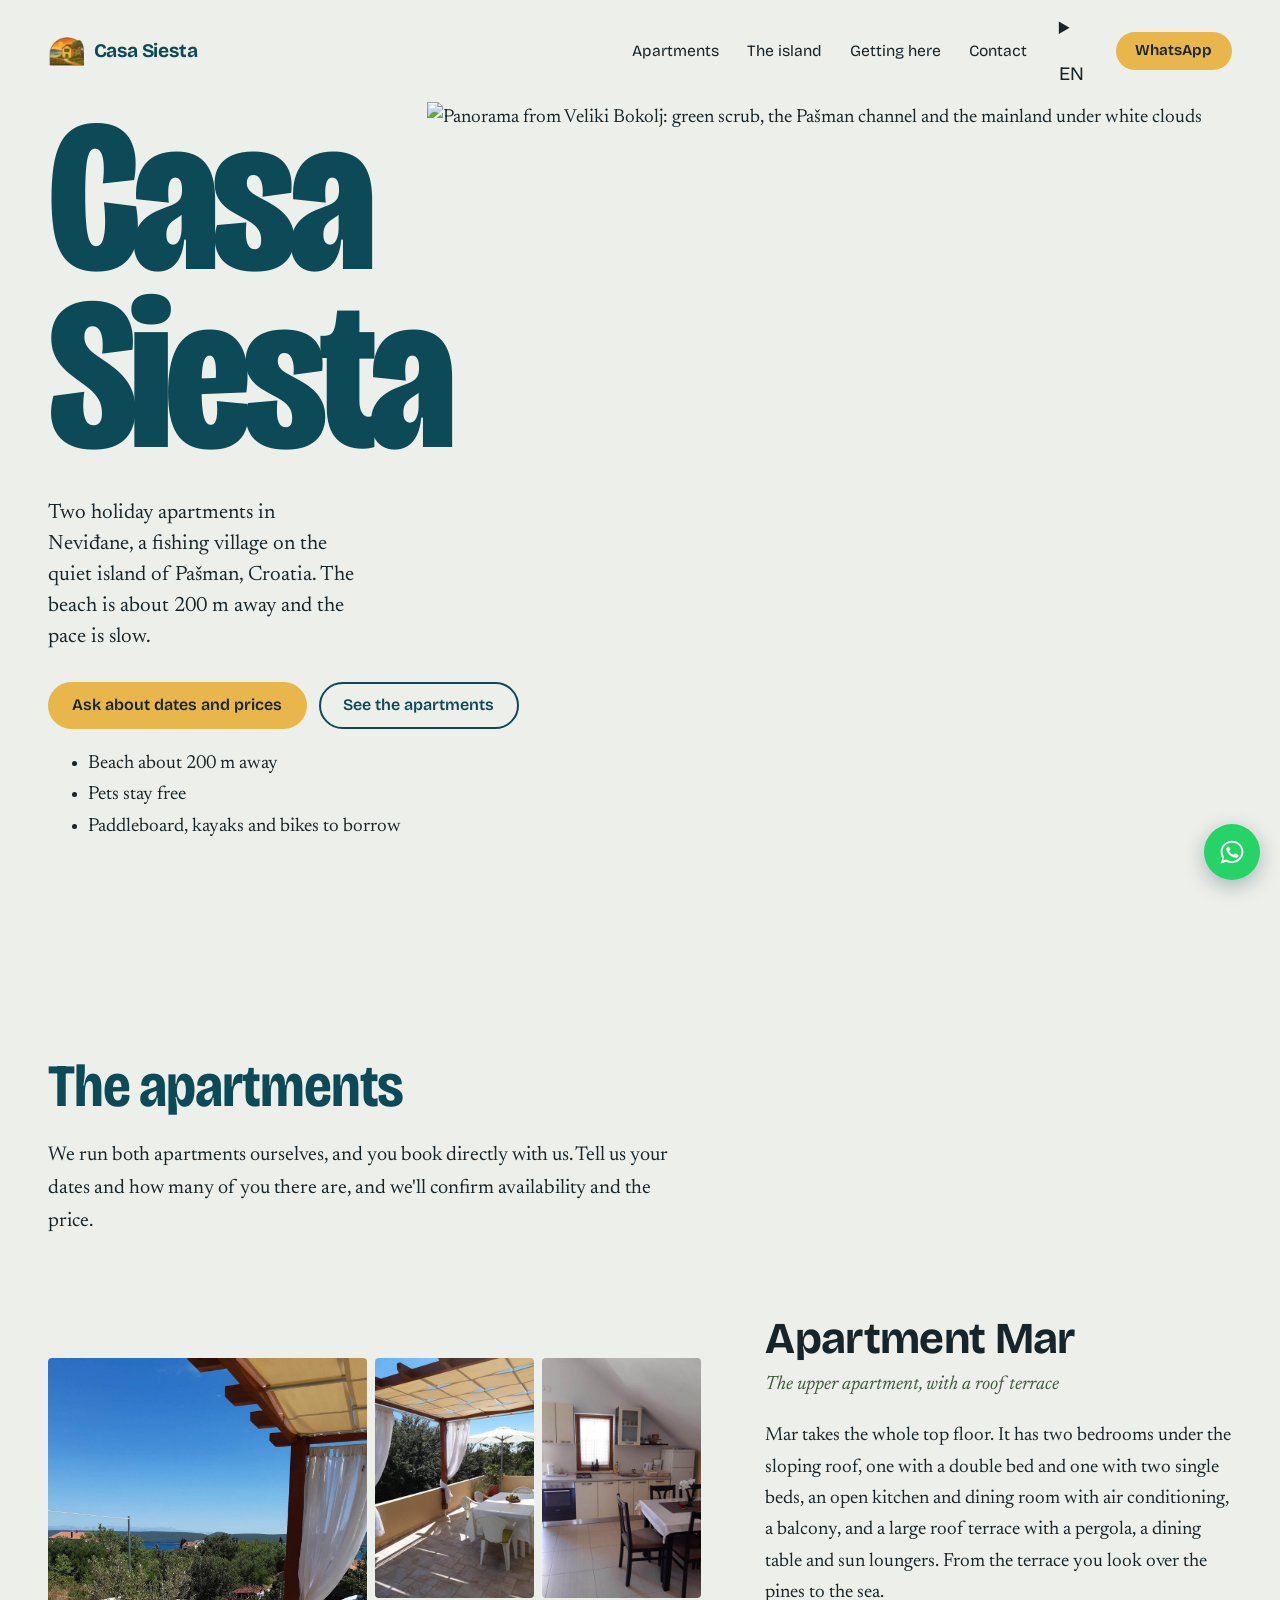
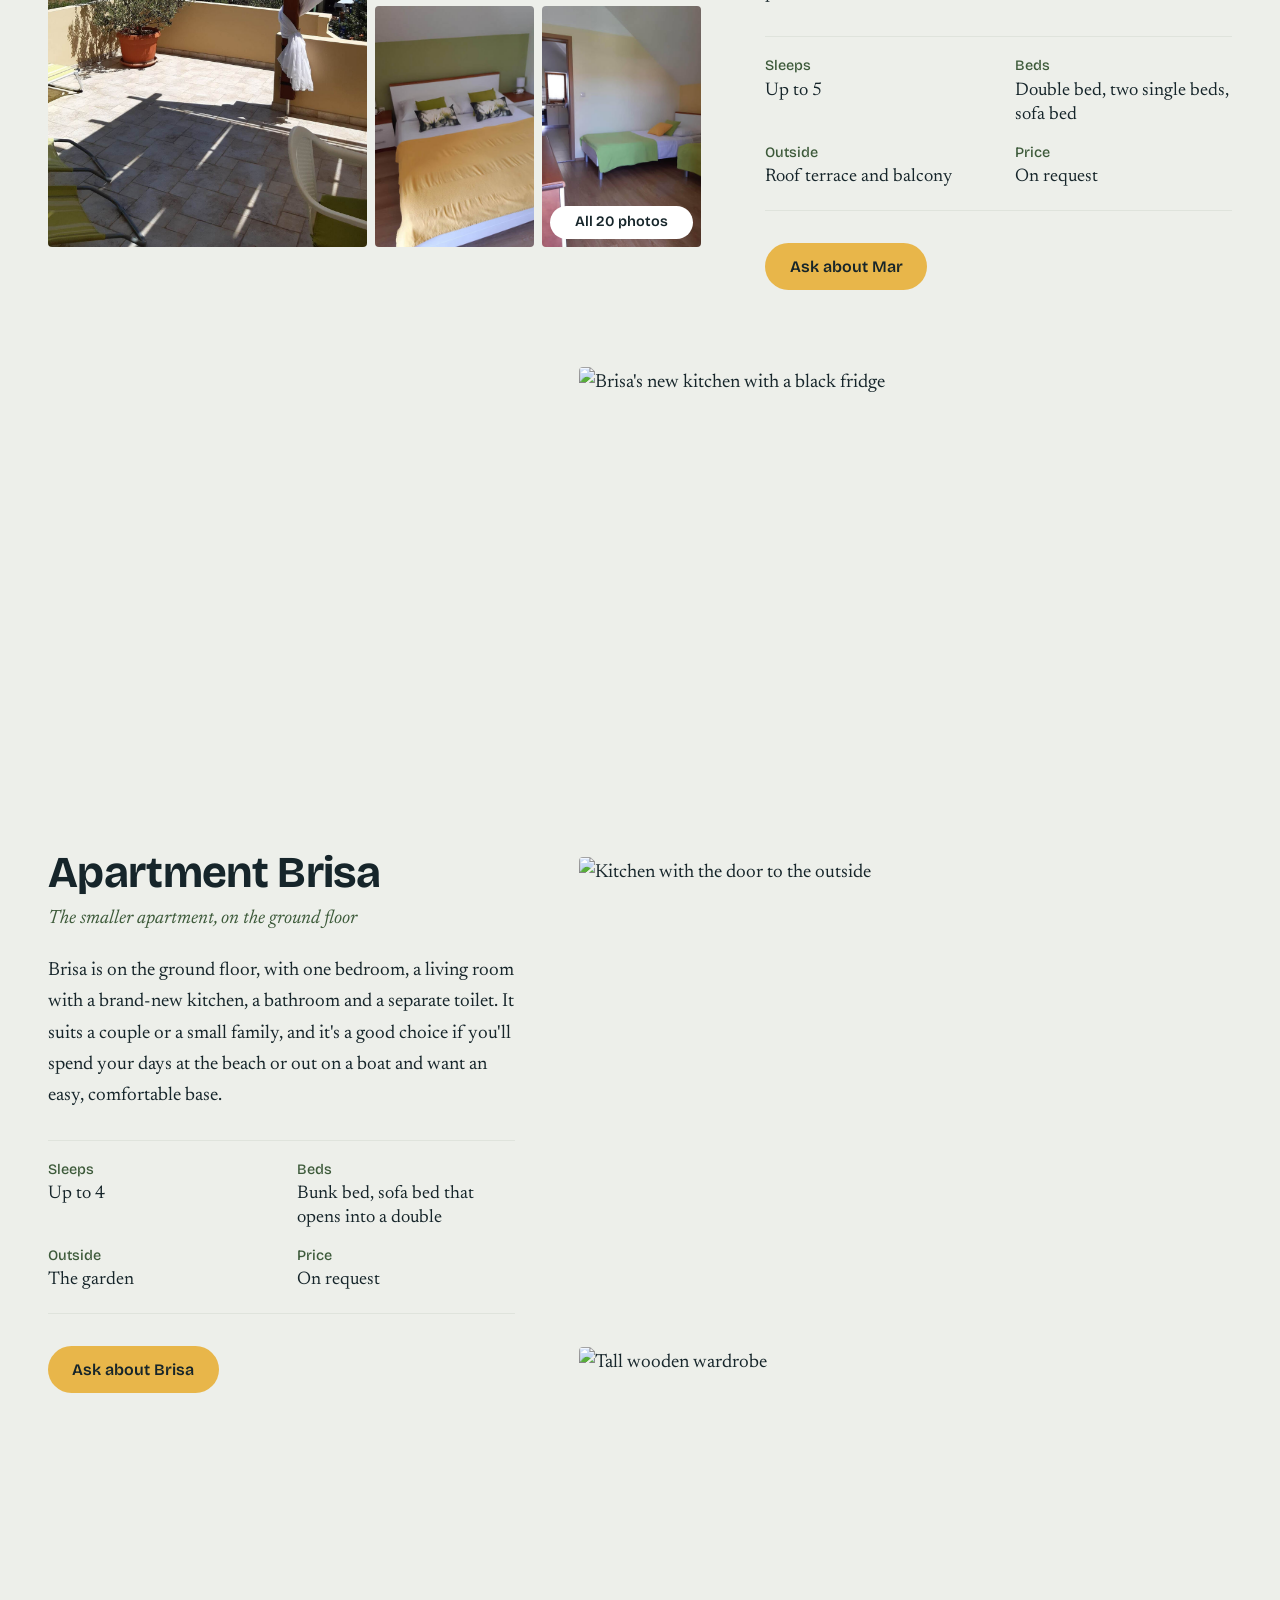
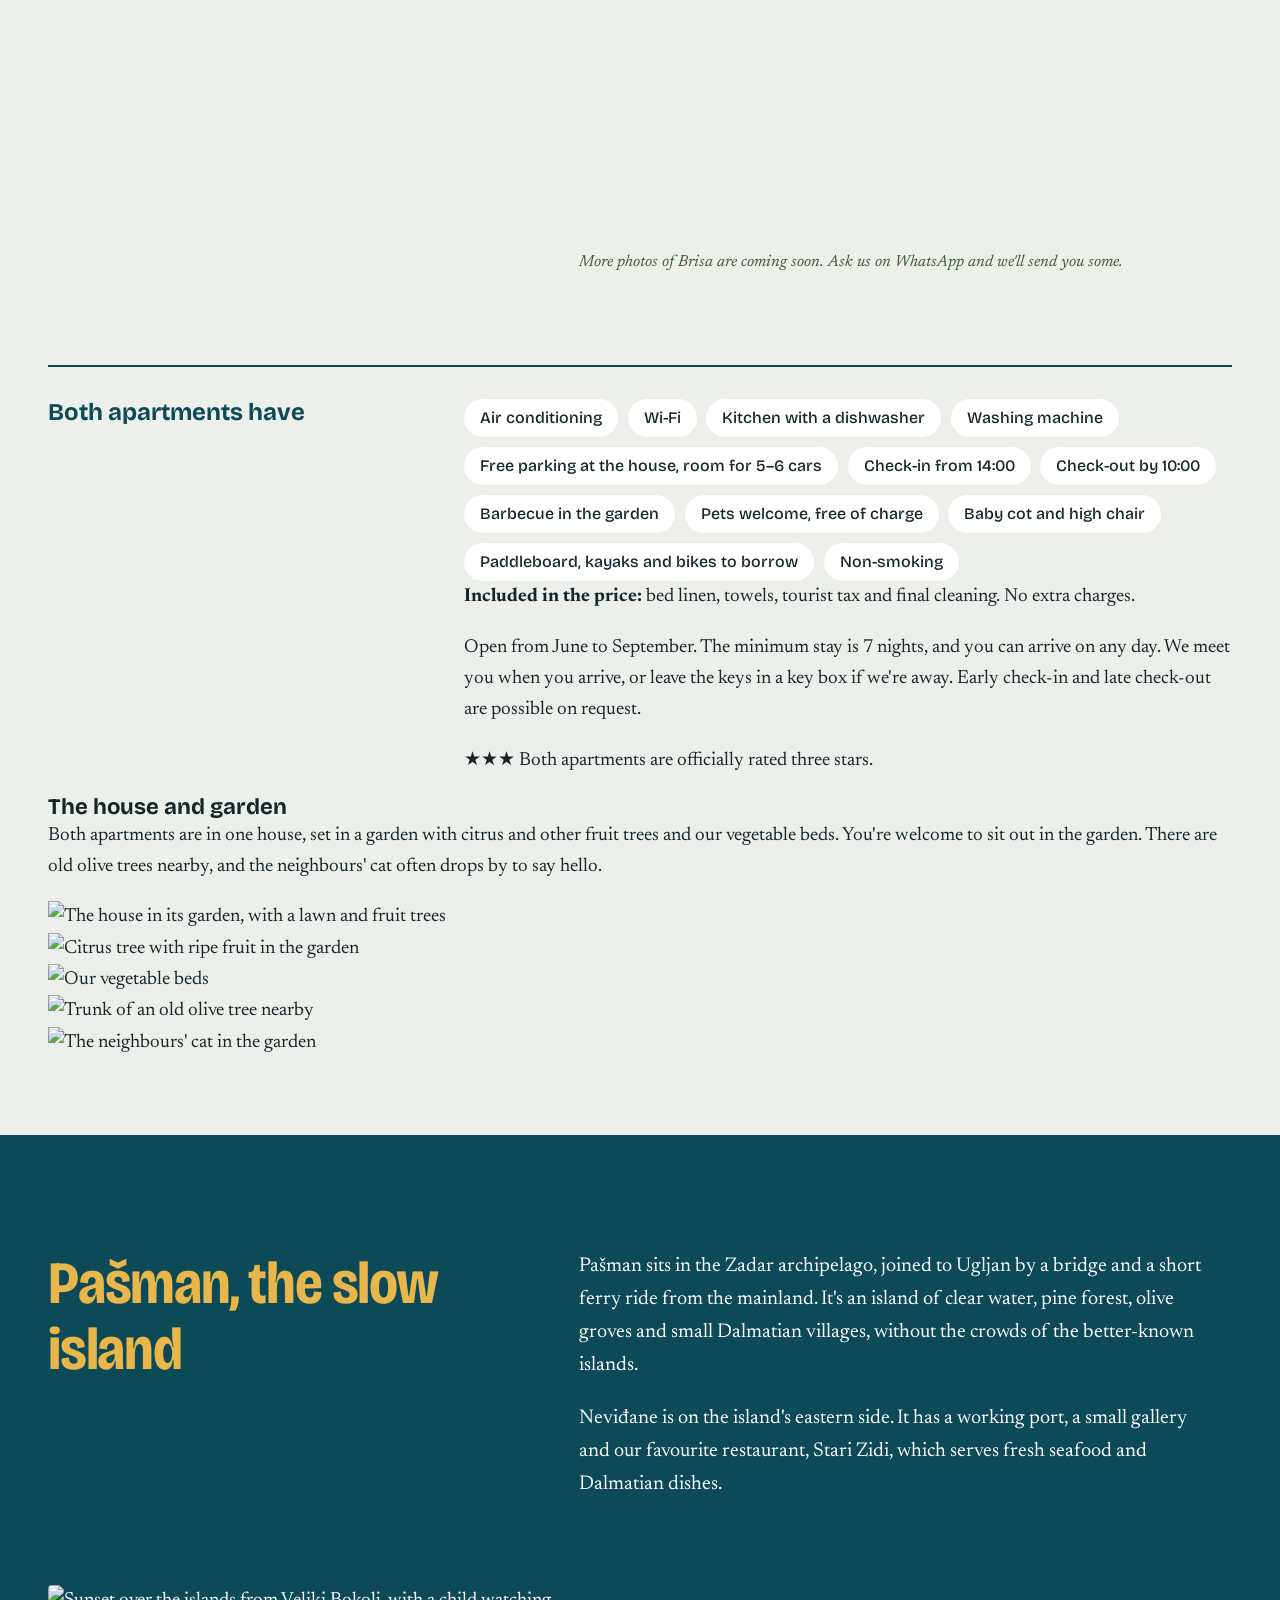
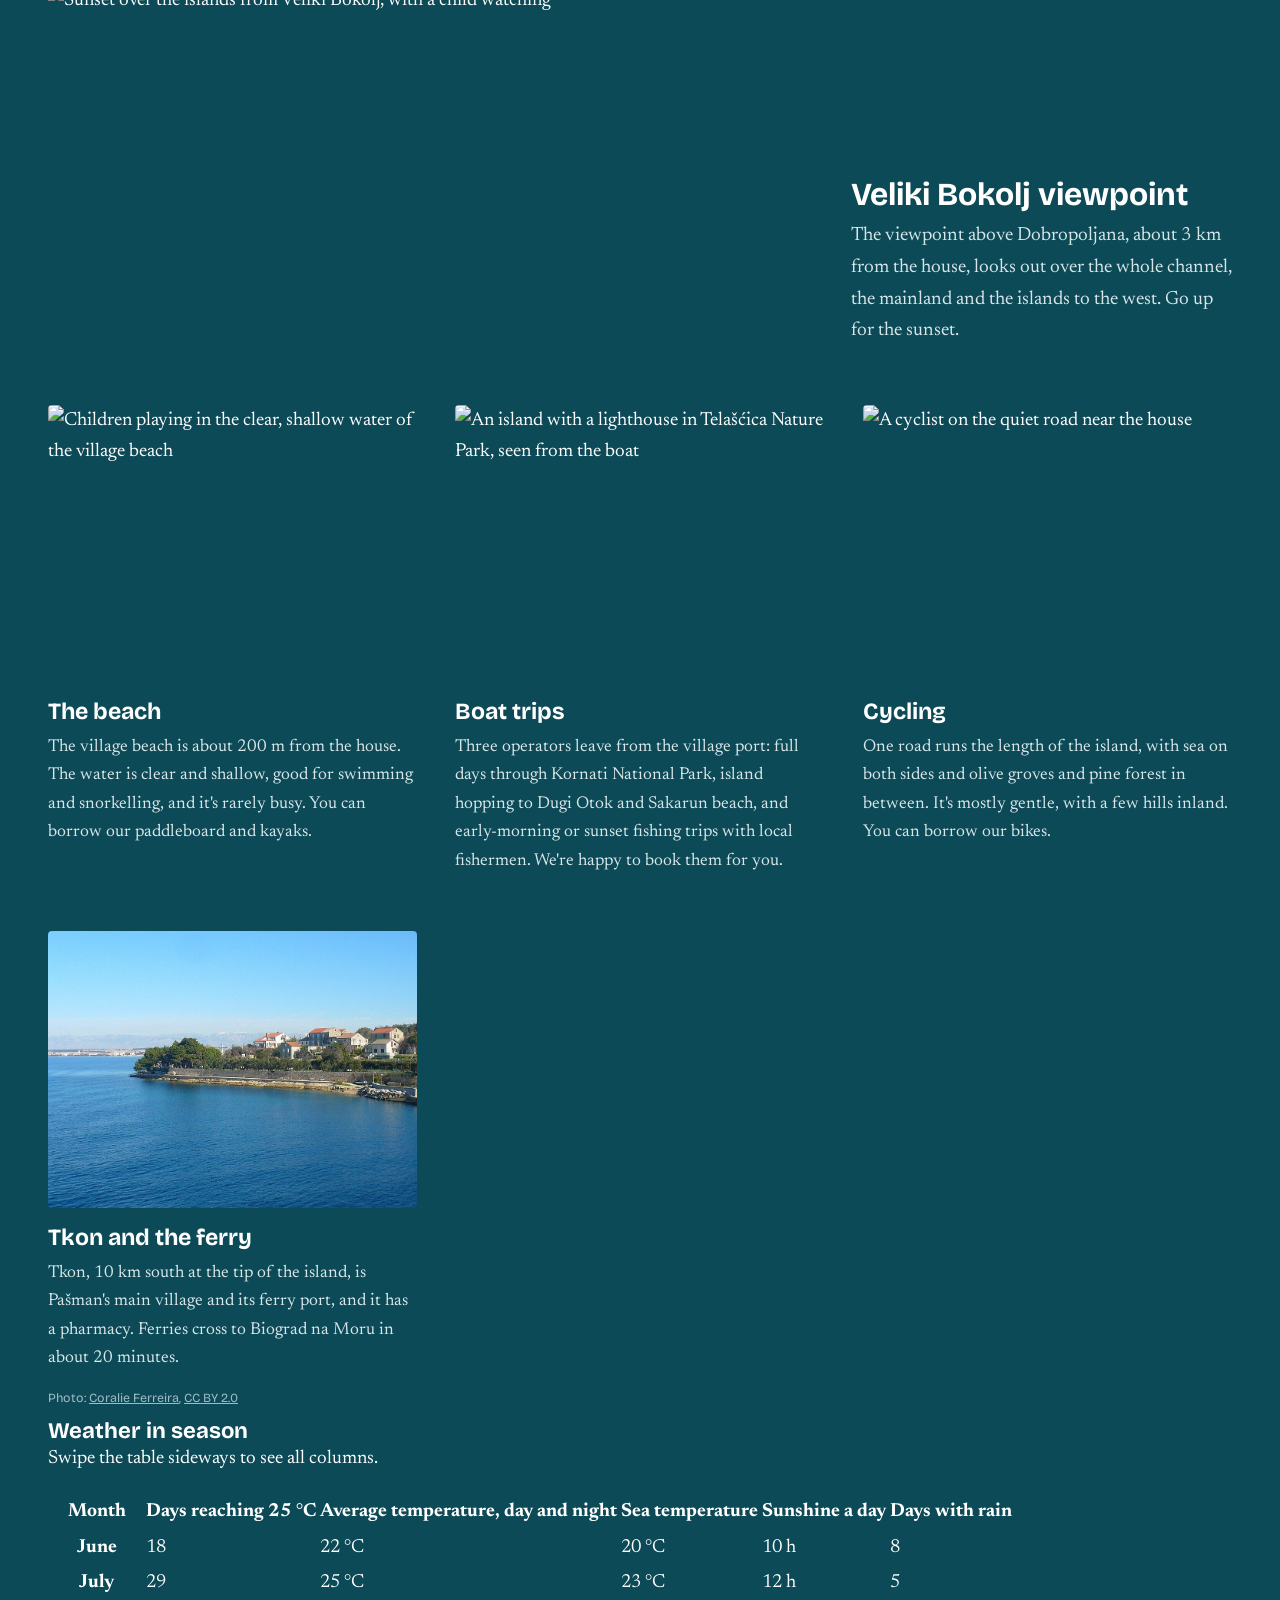
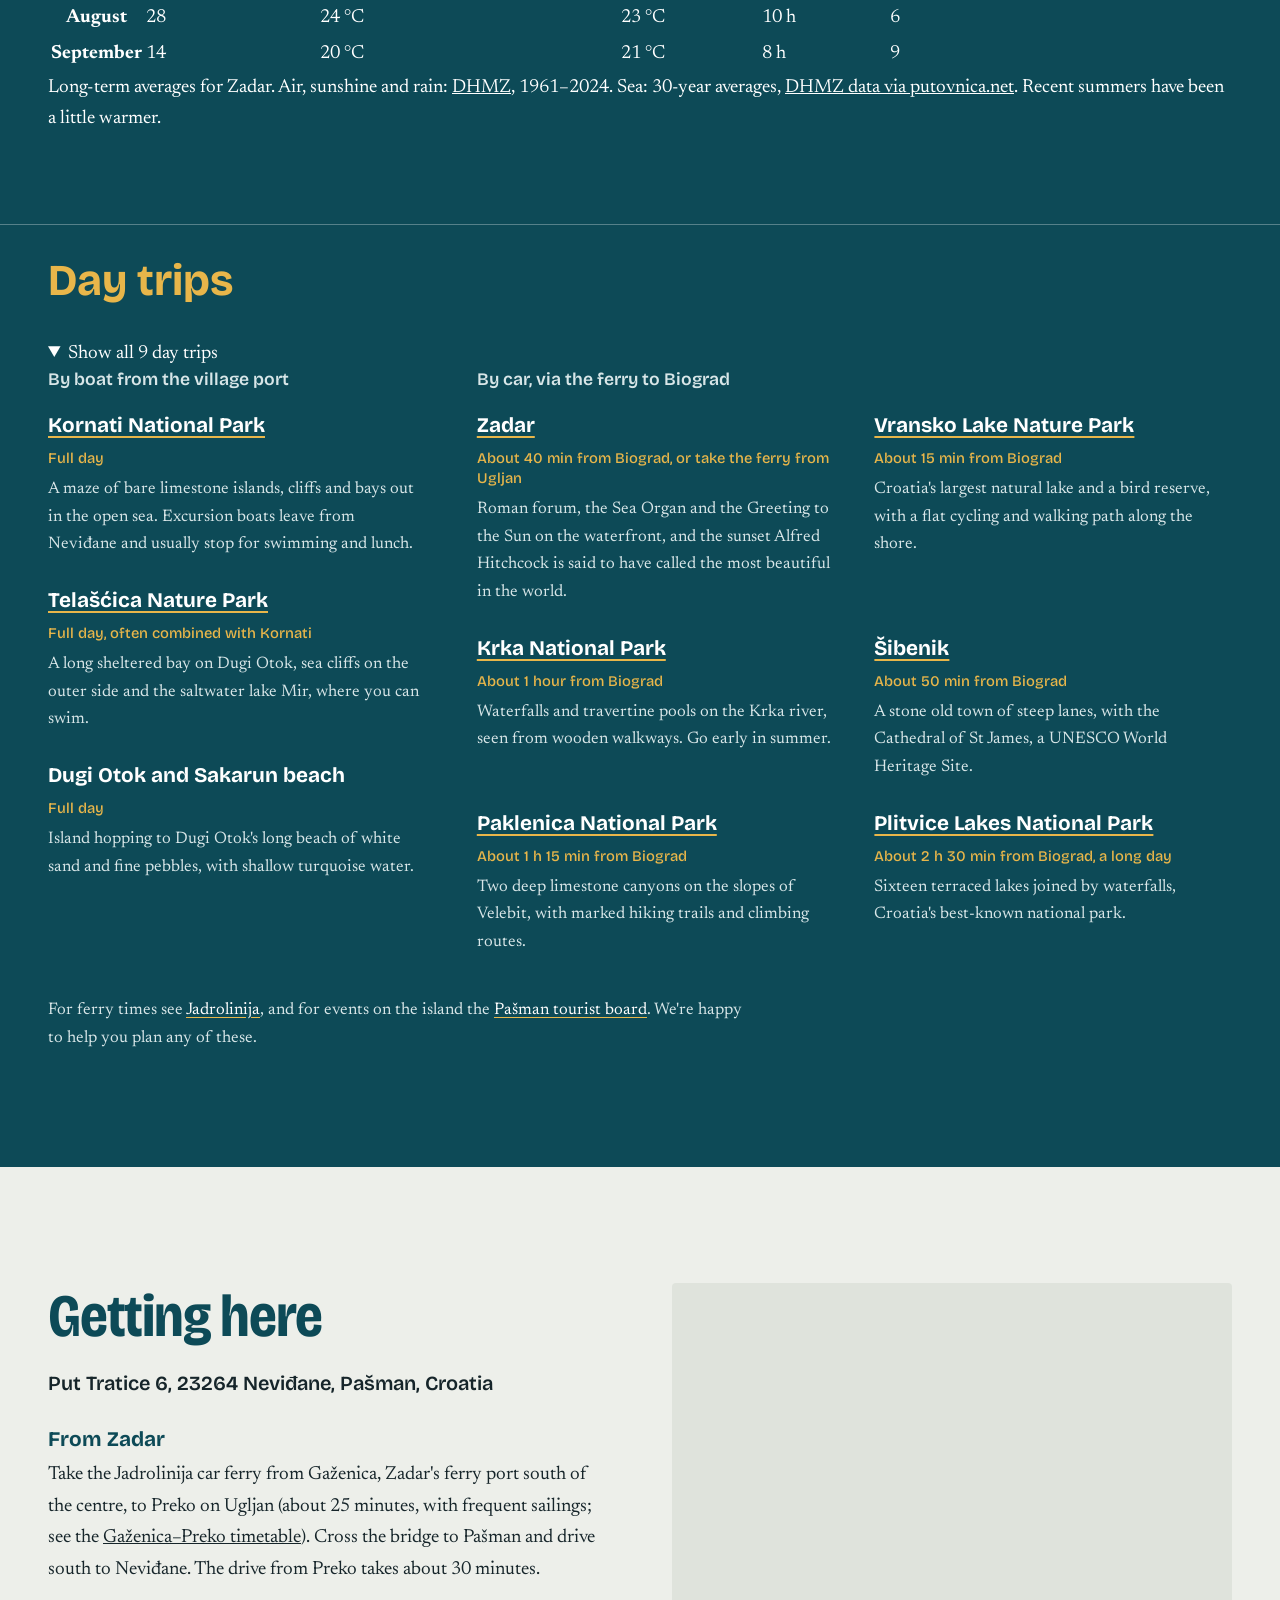
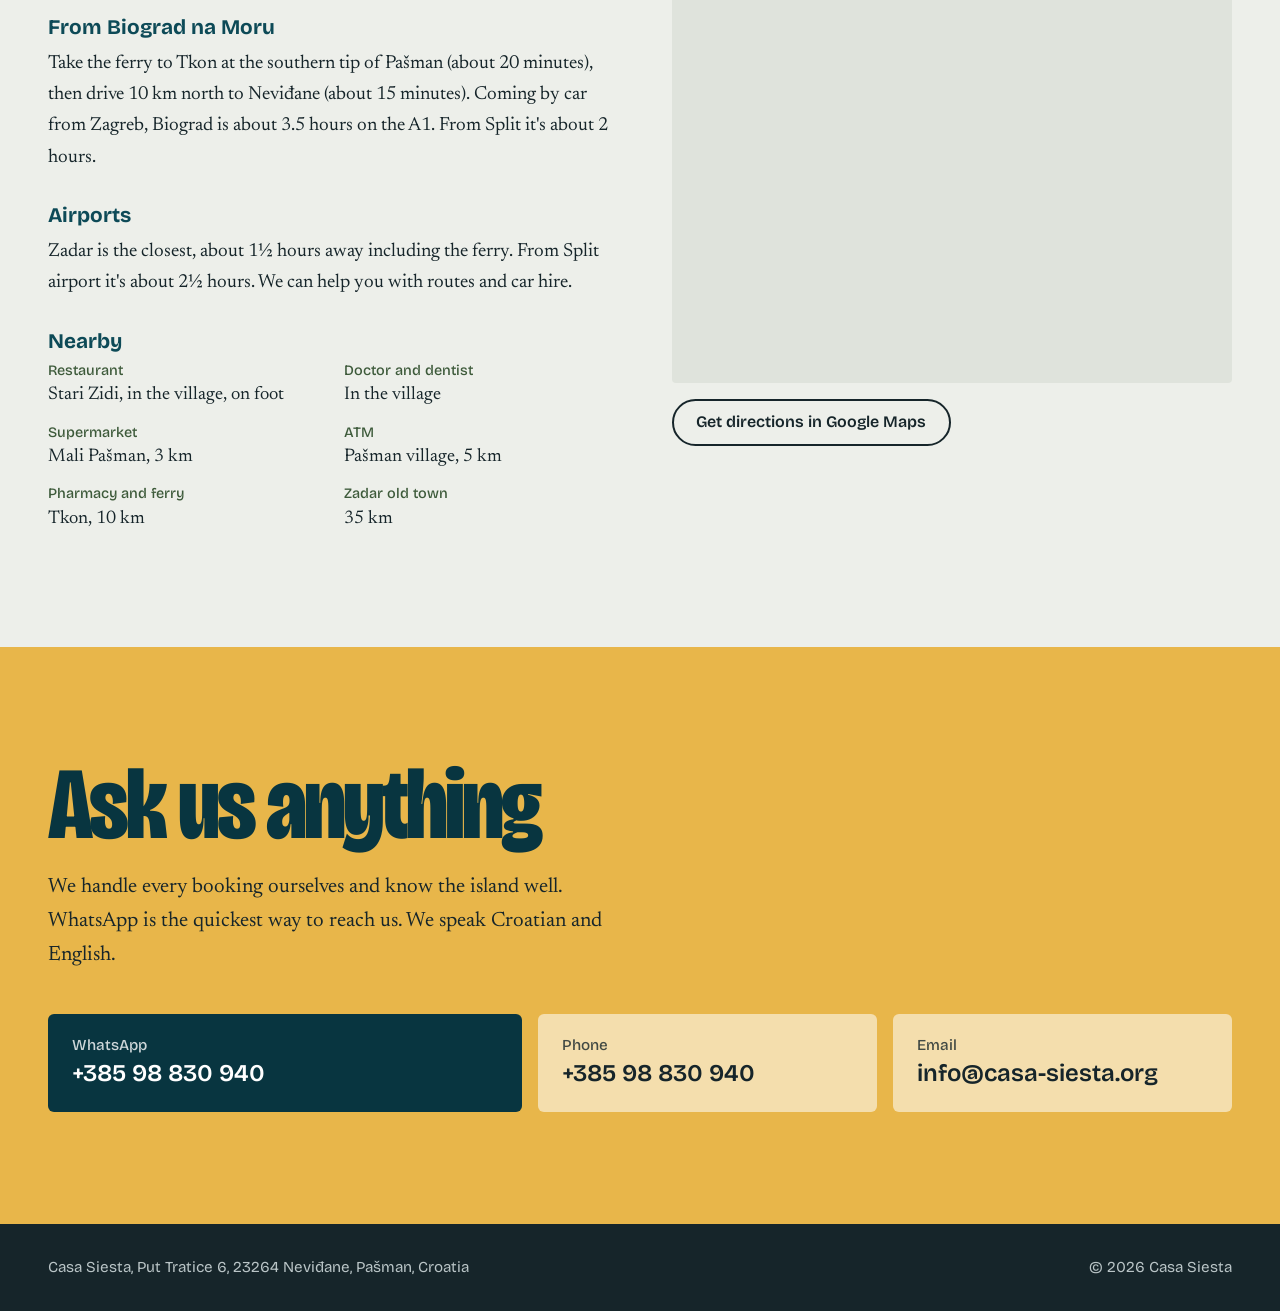
==== docs/index.html @ f2cd3ba8 "Act on website review: ferry facts, phone layout, weather table, enquiries - Ferry: car ferry from G" ====
<!doctype html>
<html lang="en">
<head>
  <meta charset="utf-8">
  <meta name="viewport" content="width=device-width, initial-scale=1">
  <title>Casa Siesta: holiday apartments in Neviđane, Pašman island, Croatia</title>
  <meta name="description" content="Two family-run holiday apartments in Neviđane on Pašman island, Croatia. A sea-view roof terrace, a short walk to the beach, and no crowds. Message us on WhatsApp.">
  <link rel="canonical" href="https://casa-siesta.org/">
  <link rel="alternate" hreflang="en" href="https://casa-siesta.org/">
  <link rel="alternate" hreflang="hr" href="https://casa-siesta.org/hr/">
  <link rel="alternate" hreflang="sl" href="https://casa-siesta.org/sl/">
  <link rel="alternate" hreflang="de" href="https://casa-siesta.org/de/">
  <link rel="alternate" hreflang="cs" href="https://casa-siesta.org/cs/">
  <link rel="alternate" hreflang="it" href="https://casa-siesta.org/it/">
  <link rel="alternate" hreflang="pl" href="https://casa-siesta.org/pl/">
  <link rel="alternate" hreflang="x-default" href="https://casa-siesta.org/">
  <meta property="og:locale" content="en_GB">
  <meta property="og:title" content="Casa Siesta, Pašman island">
  <meta property="og:description" content="Two holiday apartments in a quiet Dalmatian village, a short walk from the sea.">
  <meta property="og:type" content="website">
  <meta property="og:site_name" content="Casa Siesta">
  <meta property="og:url" content="https://casa-siesta.org/">
  <meta property="og:image" content="https://casa-siesta.org/img/social.jpg">
  <meta property="og:image:width" content="1200">
  <meta property="og:image:height" content="630">
  <meta property="og:image:alt" content="Roof terrace of Apartment Mar, looking over pine trees to the sea">
  <meta property="og:locale:alternate" content="hr_HR">
  <meta property="og:locale:alternate" content="sl_SI">
  <meta property="og:locale:alternate" content="de_DE">
  <meta property="og:locale:alternate" content="cs_CZ">
  <meta property="og:locale:alternate" content="it_IT">
  <meta property="og:locale:alternate" content="pl_PL">
  <meta name="twitter:card" content="summary_large_image">
  <meta name="theme-color" content="#0d4a57">
  <link rel="icon" href="/favicon.ico" sizes="any">
  <link rel="icon" href="/img/favicon.png" type="image/png">
  <link rel="apple-touch-icon" href="/img/apple-touch-icon.png">
  <link rel="preconnect" href="https://fonts.googleapis.com">
  <link rel="preconnect" href="https://fonts.gstatic.com" crossorigin>
  <link href="https://fonts.googleapis.com/css2?family=Bricolage+Grotesque:opsz,wdth,wght@12..96,75..100,400..800&family=Newsreader:ital,opsz,wght@0,6..72,400..600;1,6..72,400&display=swap" rel="stylesheet">
  <link rel="stylesheet" href="/styles.css?v=9">
  <script type="application/ld+json">
  {
    "@context": "https://schema.org",
    "@type": "LodgingBusiness",
    "name": "Casa Siesta",
    "url": "https://casa-siesta.org/",
    "image": [
      "https://casa-siesta.org/img/social.jpg",
      "https://casa-siesta.org/img/mar/01.jpg",
      "https://casa-siesta.org/img/house.jpg"
    ],
    "telephone": "+385 98 830 940",
    "email": "info@casa-siesta.org",
    "address": {
      "@type": "PostalAddress",
      "streetAddress": "Put Tratice 6",
      "postalCode": "23264",
      "addressLocality": "Neviđane",
      "addressRegion": "Zadarska županija",
      "addressCountry": "HR"
    },
    "starRating": {
      "@type": "Rating",
      "ratingValue": "3"
    },
    "amenityFeature": [
      {
        "@type": "LocationFeatureSpecification",
        "name": "Air conditioning",
        "value": true
      },
      {
        "@type": "LocationFeatureSpecification",
        "name": "Wi-Fi",
        "value": true
      },
      {
        "@type": "LocationFeatureSpecification",
        "name": "Dishwasher",
        "value": true
      },
      {
        "@type": "LocationFeatureSpecification",
        "name": "Washing machine",
        "value": true
      },
      {
        "@type": "LocationFeatureSpecification",
        "name": "Free parking",
        "value": true
      },
      {
        "@type": "LocationFeatureSpecification",
        "name": "Barbecue",
        "value": true
      },
      {
        "@type": "LocationFeatureSpecification",
        "name": "Baby cot",
        "value": true
      },
      {
        "@type": "LocationFeatureSpecification",
        "name": "High chair",
        "value": true
      }
    ],
    "petsAllowed": true,
    "knowsLanguage": [
      "hr",
      "en"
    ],
    "checkinTime": "14:00",
    "checkoutTime": "10:00",
    "inLanguage": "en",
    "geo": {
      "@type": "GeoCoordinates",
      "latitude": 43.9771,
      "longitude": 15.3455
    },
    "hasMap": "https://www.google.com/maps?cid=14389742535623081854",
    "numberOfRooms": 2
  }
  </script>
</head>
<body>
  <a class="skip" href="#apartments">Skip to the apartments</a>

  <header class="top">
    <a class="wordmark" href="#top" aria-label="Casa Siesta, back to top">
      <img src="/img/apple-touch-icon.png" alt="" width="36" height="36">
      <span>Casa Siesta</span>
    </a>
    <nav aria-label="Sections">
      <a href="#apartments">Apartments</a>
      <a href="#island">The island</a>
      <a href="#getting-here">Getting here</a>
      <a href="#contact">Contact</a>
    </nav>
    <details class="langs">
      <summary aria-label="Language: English"><img src="/img/flags/en.svg" alt="" width="20" height="15"><span>EN</span></summary>
      <ul>
          <li><a href="/" hreflang="en" lang="en" aria-current="page"><img src="/img/flags/en.svg" alt="" width="20" height="15" loading="lazy">English</a></li>
          <li><a href="/hr/" hreflang="hr" lang="hr"><img src="/img/flags/hr.svg" alt="" width="20" height="15" loading="lazy">Hrvatski</a></li>
          <li><a href="/sl/" hreflang="sl" lang="sl"><img src="/img/flags/sl.svg" alt="" width="20" height="15" loading="lazy">Slovenščina</a></li>
          <li><a href="/de/" hreflang="de" lang="de"><img src="/img/flags/de.svg" alt="" width="20" height="15" loading="lazy">Deutsch</a></li>
          <li><a href="/cs/" hreflang="cs" lang="cs"><img src="/img/flags/cs.svg" alt="" width="20" height="15" loading="lazy">Čeština</a></li>
          <li><a href="/it/" hreflang="it" lang="it"><img src="/img/flags/it.svg" alt="" width="20" height="15" loading="lazy">Italiano</a></li>
          <li><a href="/pl/" hreflang="pl" lang="pl"><img src="/img/flags/pl.svg" alt="" width="20" height="15" loading="lazy">Polski</a></li>
      </ul>
    </details>
    <a class="btn btn-wa btn-small" href="https://wa.me/38598830940?text=Hi%2C%20I%27d%20like%20to%20ask%20about%20staying%20at%20Casa%20Siesta." target="_blank" rel="noopener">WhatsApp</a>
  </header>

  <main id="top">
    <section class="hero" aria-labelledby="hero-title">
      <img class="hero-img" src="/img/hero-1600.jpg" srcset="/img/hero-800.jpg 800w, /img/hero-1200.jpg 1200w, /img/hero-1600.jpg 1600w, /img/hero.jpg 2400w" sizes="(max-width: 960px) 100vw, 67vw" alt="Panorama from Veliki Bokolj: green scrub, the Pašman channel and the mainland under white clouds" fetchpriority="high">
      <div class="hero-text">
        <h1 id="hero-title">Casa<br>Siesta</h1>
        <p class="hero-lede">Two holiday apartments in Neviđane, a fishing village on the quiet island of Pašman, Croatia. The beach is about 200 m away and the pace is slow.</p>
        <div class="hero-actions">
          <a class="btn btn-wa" href="https://wa.me/38598830940?text=Hi%2C%20I%27d%20like%20to%20ask%20about%20staying%20at%20Casa%20Siesta." target="_blank" rel="noopener">Ask about dates and prices</a>
          <a class="btn btn-ghost" href="#apartments">See the apartments</a>
        </div>
        <ul class="hero-perks">
          <li>Beach about 200 m away</li>
          <li>Pets stay free</li>
          <li>Paddleboard, kayaks and bikes to borrow</li>
        </ul>
      </div>
    </section>

    <section id="apartments" class="apartments" aria-labelledby="apartments-title">
      <div class="wrap">
        <h2 id="apartments-title" class="section-title">The apartments</h2>
        <p class="section-intro">We run both apartments ourselves, and you book directly with us. Tell us your dates and how many of you there are, and we'll confirm availability and the price.</p>
      </div>

      <article class="apt" aria-labelledby="mar-title">
        <div class="apt-gallery" data-gallery="mar">
          <button class="g g-main" data-index="0"><img src="/img/mar/01.jpg" alt="Roof terrace with a sea view" loading="lazy"></button>
          <button class="g" data-index="1"><img src="/img/mar/02-sm.jpg" alt="Shaded terrace with a dining table" loading="lazy"></button>
          <button class="g" data-index="5"><img src="/img/mar/06-sm.jpg" alt="Kitchen" loading="lazy"></button>
          <button class="g" data-index="10"><img src="/img/mar/11-sm.jpg" alt="Double bedroom" loading="lazy"></button>
          <button class="g g-more" data-index="13"><img src="/img/mar/14-sm.jpg" alt="Twin bedroom" loading="lazy"><span>All 20 photos</span></button>
        </div>
        <div class="apt-body">
          <h3 id="mar-title">Apartment Mar</h3>
          <p class="apt-sub">The upper apartment, with a roof terrace</p>
          <p>Mar takes the whole top floor. It has two bedrooms under the sloping roof, one with a double bed and one with two single beds, an open kitchen and dining room with air conditioning, a balcony, and a large roof terrace with a pergola, a dining table and sun loungers. From the terrace you look over the pines to the sea.</p>
          <dl class="facts">
            <div><dt>Sleeps</dt><dd>Up to 5</dd></div>
            <div><dt>Beds</dt><dd>Double bed, two single beds, sofa bed</dd></div>
            <div><dt>Outside</dt><dd>Roof terrace and balcony</dd></div>
            <div><dt>Price</dt><dd>On request</dd></div>
          </dl>
          <a class="btn btn-wa" href="https://wa.me/38598830940?text=Hi%2C%20I%27d%20like%20to%20ask%20about%20Apartment%20Mar." target="_blank" rel="noopener">Ask about Mar</a>
        </div>
      </article>

      <article class="apt apt-flip" aria-labelledby="brisa-title">
        <figure class="apt-single">
          <div class="trio">
            <img class="trio-main" src="/img/brisa/01.jpg" alt="Brisa's new kitchen with a black fridge" loading="lazy">
            <img src="/img/brisa/02-sm.jpg" alt="Kitchen with the door to the outside" loading="lazy">
            <img src="/img/brisa/03-sm.jpg" alt="Tall wooden wardrobe" loading="lazy">
          </div>
          <figcaption>More photos of Brisa are coming soon. Ask us on WhatsApp and we'll send you some.</figcaption>
        </figure>
        <div class="apt-body">
          <h3 id="brisa-title">Apartment Brisa</h3>
          <p class="apt-sub">The smaller apartment, on the ground floor</p>
          <p>Brisa is on the ground floor, with one bedroom, a living room with a brand-new kitchen, a bathroom and a separate toilet. It suits a couple or a small family, and it's a good choice if you'll spend your days at the beach or out on a boat and want an easy, comfortable base.</p>
          <dl class="facts">
            <div><dt>Sleeps</dt><dd>Up to 4</dd></div>
            <div><dt>Beds</dt><dd>Bunk bed, sofa bed that opens into a double</dd></div>
            <div><dt>Outside</dt><dd>The garden</dd></div>
            <div><dt>Price</dt><dd>On request</dd></div>
          </dl>
          <a class="btn btn-wa" href="https://wa.me/38598830940?text=Hi%2C%20I%27d%20like%20to%20ask%20about%20Apartment%20Brisa." target="_blank" rel="noopener">Ask about Brisa</a>
        </div>
      </article>

      <div class="wrap">
        <div class="both">
          <h3>Both apartments have</h3>
          <div>
            <ul class="amenities">
              <li>Air conditioning</li>
              <li>Wi-Fi</li>
              <li>Kitchen with a dishwasher</li>
              <li>Washing machine</li>
              <li>Free parking at the house, room for 5–6 cars</li>
              <li>Check-in from 14:00</li>
              <li>Check-out by 10:00</li>
              <li>Barbecue in the garden</li>
              <li>Pets welcome, free of charge</li>
              <li>Baby cot and high chair</li>
              <li>Paddleboard, kayaks and bikes to borrow</li>
              <li>Non-smoking</li>
            </ul>
            <p class="included"><strong>Included in the price:</strong> bed linen, towels, tourist tax and final cleaning. No extra charges.</p>
            <p class="season">Open from June to September. The minimum stay is 7 nights, and you can arrive on any day. We meet you when you arrive, or leave the keys in a key box if we're away. Early check-in and late check-out are possible on request.</p>
            <p class="stars"><span aria-hidden="true">★★★</span> Both apartments are officially rated three stars.</p>
          </div>
        </div>
        <div class="garden">
          <h3>The house and garden</h3>
          <div>
            <p>Both apartments are in one house, set in a garden with citrus and other fruit trees and our vegetable beds. You're welcome to sit out in the garden. There are old olive trees nearby, and the neighbours' cat often drops by to say hello.</p>
            <div class="garden-photos">
              <img class="gp-main" src="/img/garden/house.jpg" alt="The house in its garden, with a lawn and fruit trees" loading="lazy">
              <img src="/img/garden/citrus.jpg" alt="Citrus tree with ripe fruit in the garden" loading="lazy">
              <img src="/img/garden/vegetables.jpg" alt="Our vegetable beds" loading="lazy">
              <img src="/img/garden/olive.jpg" alt="Trunk of an old olive tree nearby" loading="lazy">
              <img src="/img/garden/cat.jpg" alt="The neighbours' cat in the garden" loading="lazy">
            </div>
          </div>
        </div>
      </div>
    </section>

    <section id="island" class="island" aria-labelledby="island-title">
      <div class="wrap island-head">
        <h2 id="island-title" class="section-title">Pašman, the slow island</h2>
        <div class="island-intro">
          <p>Pašman sits in the Zadar archipelago, joined to Ugljan by a bridge and a short ferry ride from the mainland. It's an island of clear water, pine forest, olive groves and small Dalmatian villages, without the crowds of the better-known islands.</p>
          <p>Neviđane is on the island's eastern side. It has a working port, a small gallery and our favourite restaurant, Stari Zidi, which serves fresh seafood and Dalmatian dishes.</p>
        </div>
      </div>

      <div class="wrap things">
        <article class="thing thing-wide">
          <img src="/img/island/bokolj.jpg" alt="Sunset over the islands from Veliki Bokolj, with a child watching" loading="lazy">
          <div>
            <h3>Veliki Bokolj viewpoint</h3>
            <p>The viewpoint above Dobropoljana, about 3 km from the house, looks out over the whole channel, the mainland and the islands to the west. Go up for the sunset.</p>
          </div>
        </article>
        <article class="thing">
          <img src="/img/island/beach.jpg" alt="Children playing in the clear, shallow water of the village beach" loading="lazy">
          <div>
            <h3>The beach</h3>
            <p>The village beach is about 200 m from the house. The water is clear and shallow, good for swimming and snorkelling, and it's rarely busy. You can borrow our paddleboard and kayaks.</p>
          </div>
        </article>
        <article class="thing">
          <img src="/img/island/telascica.jpg" alt="An island with a lighthouse in Telašćica Nature Park, seen from the boat" loading="lazy">
          <div>
            <h3>Boat trips</h3>
            <p>Three operators leave from the village port: full days through Kornati National Park, island hopping to Dugi Otok and Sakarun beach, and early-morning or sunset fishing trips with local fishermen. We're happy to book them for you.</p>
          </div>
        </article>
        <article class="thing">
          <img src="/img/island/cycling.jpg" alt="A cyclist on the quiet road near the house" loading="lazy">
          <div>
            <h3>Cycling</h3>
            <p>One road runs the length of the island, with sea on both sides and olive groves and pine forest in between. It's mostly gentle, with a few hills inland. You can borrow our bikes.</p>
          </div>
        </article>
        <article class="thing">
          <img src="/img/island/tkon.jpg" alt="Stone houses along the shore seen from the ferry, with the mainland mountains behind" loading="lazy">
          <div>
            <h3>Tkon and the ferry</h3>
            <p>Tkon, 10 km south at the tip of the island, is Pašman's main village and its ferry port, and it has a pharmacy. Ferries cross to Biograd na Moru in about 20 minutes.</p>
            <p class="photo-credit">Photo: <a href="https://commons.wikimedia.org/wiki/File:Trip_to_Croatia-Day_3-Zadar-Trip_to_Pasman_island_(2240106149).jpg" target="_blank" rel="noopener">Coralie Ferreira</a>, <a href="https://creativecommons.org/licenses/by/2.0/" target="_blank" rel="noopener">CC BY 2.0</a></p>
          </div>
        </article>
      </div>

      <div class="wrap climate" aria-labelledby="climate-title">
        <h3 id="climate-title" class="climate-title">Weather in season</h3>
        <p class="climate-hint">Swipe the table sideways to see all columns.</p>
        <div class="climate-scroll">
          <table aria-labelledby="climate-title">
            <thead>
              <tr><th scope="col">Month</th><th scope="col">Days reaching 25 °C</th><th scope="col">Average temperature, day and night</th><th scope="col">Sea temperature</th><th scope="col">Sunshine a day</th><th scope="col">Days with rain</th></tr>
            </thead>
            <tbody>
              <tr><th scope="row">June</th><td>18</td><td>22 °C</td><td>20 °C</td><td>10 h</td><td>8</td></tr>
              <tr><th scope="row">July</th><td>29</td><td>25 °C</td><td>23 °C</td><td>12 h</td><td>5</td></tr>
              <tr><th scope="row">August</th><td>28</td><td>24 °C</td><td>23 °C</td><td>10 h</td><td>6</td></tr>
              <tr><th scope="row">September</th><td>14</td><td>20 °C</td><td>21 °C</td><td>8 h</td><td>9</td></tr>
            </tbody>
          </table>
        </div>
        <p class="climate-source">Long-term averages for Zadar. Air, sunshine and rain: <a href="https://meteo.hr/klima.php?section=klima_podaci&amp;param=k1&amp;Grad=zadar" target="_blank" rel="noopener">DHMZ</a>, 1961–2024. Sea: 30-year averages, <a href="https://www.putovnica.net/en/weather/climate/sea-temperature/average-sea-temperature-by-month" target="_blank" rel="noopener">DHMZ data via putovnica.net</a>. Recent summers have been a little warmer.</p>
      </div>

      <div class="wrap trips" aria-labelledby="trips-title">
        <h3 id="trips-title" class="trips-title">Day trips</h3>
        <details class="trips-details" open>
          <summary>Show all 9 day trips</summary>
        <div class="trips-groups">
          <div class="trip-group">
            <h4>By boat from the village port</h4>
            <ul class="trip-list">
              <li>
                <a href="https://www.np-kornati.hr/index.php?lang=en" target="_blank" rel="noopener">Kornati National Park</a>
                <span class="trip-meta">Full day</span>
                <p>A maze of bare limestone islands, cliffs and bays out in the open sea. Excursion boats leave from Neviđane and usually stop for swimming and lunch.</p>
              </li>
              <li>
                <a href="https://pp-telascica.hr/" target="_blank" rel="noopener">Telašćica Nature Park</a>
                <span class="trip-meta">Full day, often combined with Kornati</span>
                <p>A long sheltered bay on Dugi Otok, sea cliffs on the outer side and the saltwater lake Mir, where you can swim.</p>
              </li>
              <li>
                <span class="trip-name">Dugi Otok and Sakarun beach</span>
                <span class="trip-meta">Full day</span>
                <p>Island hopping to Dugi Otok's long beach of white sand and fine pebbles, with shallow turquoise water.</p>
              </li>
            </ul>
          </div>
          <div class="trip-group">
            <h4>By car, via the ferry to Biograd</h4>
            <ul class="trip-list">
              <li>
                <a href="https://zadar.travel/" target="_blank" rel="noopener">Zadar</a>
                <span class="trip-meta">About 40 min from Biograd, or take the ferry from Ugljan</span>
                <p>Roman forum, the Sea Organ and the Greeting to the Sun on the waterfront, and the sunset Alfred Hitchcock is said to have called the most beautiful in the world.</p>
              </li>
              <li>
                <a href="https://www.pp-vransko-jezero.hr/en/" target="_blank" rel="noopener">Vransko Lake Nature Park</a>
                <span class="trip-meta">About 15 min from Biograd</span>
                <p>Croatia's largest natural lake and a bird reserve, with a flat cycling and walking path along the shore.</p>
              </li>
              <li>
                <a href="https://www.npkrka.hr/" target="_blank" rel="noopener">Krka National Park</a>
                <span class="trip-meta">About 1 hour from Biograd</span>
                <p>Waterfalls and travertine pools on the Krka river, seen from wooden walkways. Go early in summer.</p>
              </li>
              <li>
                <a href="https://www.visitsibenik.hr/en/" target="_blank" rel="noopener">Šibenik</a>
                <span class="trip-meta">About 50 min from Biograd</span>
                <p>A stone old town of steep lanes, with the Cathedral of St James, a UNESCO World Heritage Site.</p>
              </li>
              <li>
                <a href="https://www.np-paklenica.hr/en/" target="_blank" rel="noopener">Paklenica National Park</a>
                <span class="trip-meta">About 1 h 15 min from Biograd</span>
                <p>Two deep limestone canyons on the slopes of Velebit, with marked hiking trails and climbing routes.</p>
              </li>
              <li>
                <a href="https://np-plitvicka-jezera.hr/en/" target="_blank" rel="noopener">Plitvice Lakes National Park</a>
                <span class="trip-meta">About 2 h 30 min from Biograd, a long day</span>
                <p>Sixteen terraced lakes joined by waterfalls, Croatia's best-known national park.</p>
              </li>
            </ul>
          </div>
        </div>
        </details>
        <p class="trips-note">For ferry times see <a href="https://www.jadrolinija.hr/en" target="_blank" rel="noopener">Jadrolinija</a>, and for events on the island the <a href="https://www.pasman.hr/en" target="_blank" rel="noopener">Pašman tourist board</a>. We're happy to help you plan any of these.</p>
      </div>
    </section>

    <section id="getting-here" class="getting" aria-labelledby="getting-title">
      <div class="wrap getting-grid">
        <div>
          <h2 id="getting-title" class="section-title">Getting here</h2>
          <p class="address">Put Tratice 6, 23264 Neviđane, Pašman, Croatia</p>

          <h3>From Zadar</h3>
          <p>Take the Jadrolinija car ferry from Gaženica, Zadar's ferry port south of the centre, to Preko on Ugljan (about 25 minutes, with frequent sailings; see the <a href="https://www.jadrolinija.hr/en/travel/zadar_gazenica_-_osljak_-_preko_ugljan" target="_blank" rel="noopener">Gaženica–Preko timetable</a>). Cross the bridge to Pašman and drive south to Neviđane. The drive from Preko takes about 30 minutes.</p>

          <h3>From Biograd na Moru</h3>
          <p>Take the ferry to Tkon at the southern tip of Pašman (about 20 minutes), then drive 10 km north to Neviđane (about 15 minutes). Coming by car from Zagreb, Biograd is about 3.5 hours on the A1. From Split it's about 2 hours.</p>

          <h3>Airports</h3>
          <p>Zadar is the closest, about 1½ hours away including the ferry. From Split airport it's about 2½ hours. We can help you with routes and car hire.</p>

          <h3>Nearby</h3>
          <dl class="nearby">
            <div><dt>Restaurant</dt><dd>Stari Zidi, in the village, on foot</dd></div>
            <div><dt>Doctor and dentist</dt><dd>In the village</dd></div>
            <div><dt>Supermarket</dt><dd>Mali Pašman, 3 km</dd></div>
            <div><dt>ATM</dt><dd>Pašman village, 5 km</dd></div>
            <div><dt>Pharmacy and ferry</dt><dd>Tkon, 10 km</dd></div>
            <div><dt>Zadar old town</dt><dd>35 km</dd></div>
          </dl>
        </div>
        <div class="map">
          <iframe title="Satellite map of Pašman island showing Casa Siesta in Neviđane" src="https://maps.google.com/maps?q=Put+Tratice+6,+Nevi%C4%91ane,+Pa%C5%A1man,+Croatia&t=k&z=11&hl=en&output=embed" loading="lazy" referrerpolicy="no-referrer-when-downgrade"></iframe>
          <a class="btn btn-ghost-dark" href="https://www.google.com/maps/dir/?api=1&destination=Put+Tratice+6%2C+23264+Nevi%C4%91ane%2C+Croatia" target="_blank" rel="noopener">Get directions in Google Maps</a>
        </div>
      </div>
    </section>

    <section id="contact" class="contact" aria-labelledby="contact-title">
      <div class="wrap">
        <h2 id="contact-title">Ask us anything</h2>
        <p class="contact-lede">We handle every booking ourselves and know the island well. WhatsApp is the quickest way to reach us. We speak Croatian and English.</p>
        <div class="contact-ways">
          <a class="way way-wa" href="https://wa.me/38598830940?text=Hi%2C%20I%27d%20like%20to%20ask%20about%20staying%20at%20Casa%20Siesta." target="_blank" rel="noopener">
            <span class="way-label">WhatsApp</span>
            <span class="way-value">+385 98 830 940</span>
          </a>
          <a class="way" href="tel:+38598830940">
            <span class="way-label">Phone</span>
            <span class="way-value">+385 98 830 940</span>
          </a>
          <a class="way" href="mailto:info@casa-siesta.org">
            <span class="way-label">Email</span>
            <span class="way-value">info@casa-siesta.org</span>
          </a>
        </div>
      </div>
    </section>
  </main>

  <footer class="foot">
    <div class="wrap">
      <p>Casa Siesta, Put Tratice 6, 23264 Neviđane, Pašman, Croatia</p>
      <p>© 2026 Casa Siesta</p>
    </div>
  </footer>

  <a class="wa-float" href="https://wa.me/38598830940?text=Hi%2C%20I%27d%20like%20to%20ask%20about%20staying%20at%20Casa%20Siesta." target="_blank" rel="noopener" aria-label="Message us on WhatsApp">
    <svg viewBox="0 0 32 32" width="28" height="28" aria-hidden="true"><path fill="currentColor" d="M16 3C8.8 3 3 8.7 3 15.8c0 2.5.7 4.9 2 7L3 29l6.4-2a13.2 13.2 0 0 0 6.6 1.7c7.2 0 13-5.7 13-12.9S23.2 3 16 3Zm0 23.5c-2.1 0-4.1-.6-5.9-1.6l-.4-.3-3.8 1.2 1.2-3.7-.3-.4a10.5 10.5 0 0 1-1.7-5.9C5.1 10 10 5.2 16 5.2S26.9 10 26.9 15.8 22 26.5 16 26.5Zm6-7.9c-.3-.2-1.9-1-2.2-1-.3-.1-.5-.2-.7.2l-1 1.2c-.2.2-.4.2-.7.1a8.9 8.9 0 0 1-4.4-3.8c-.3-.6.3-.5 1-1.8.1-.2 0-.4 0-.6l-1-2.4c-.3-.6-.5-.5-.7-.5h-.6c-.2 0-.6.1-.9.4-.3.3-1.2 1.1-1.2 2.8s1.2 3.2 1.4 3.4c.2.2 2.4 3.7 5.9 5.2 2.2.9 3 1 4.1.8.7-.1 1.9-.8 2.2-1.5.3-.8.3-1.4.2-1.5l-.6-.4Z"/></svg>
  </a>

  <dialog class="lightbox" aria-label="Photos of Apartment Mar">
    <button class="lb-close" aria-label="Close photos">×</button>
    <button class="lb-prev" aria-label="Previous photo">‹</button>
    <figure>
      <img src="" alt="">
      <figcaption></figcaption>
    </figure>
    <button class="lb-next" aria-label="Next photo">›</button>
  </dialog>

  <script type="application/json" id="photo-data">
{
  "of": "of",
  "captions": [
    "Roof terrace with a sea view",
    "Shaded terrace with a dining table",
    "Roof terrace under the pergola",
    "Sun loungers on the roof terrace",
    "Balcony",
    "Kitchen",
    "Living and dining room",
    "Dining table and sofa",
    "Kitchen with the door to the terrace",
    "Entrance and kitchen",
    "Double bedroom",
    "Double bedroom",
    "Double bedroom",
    "Twin bedroom",
    "Twin bedroom",
    "Bedroom with the balcony door",
    "Hallway",
    "Shower",
    "Bathroom with a washing machine",
    "Bathroom"
  ]
}
  </script>
  <script src="/script.js?v=9" defer></script>
</body>
</html>
---- styles.css ----
:root {
  --stone: #edefea;
  --stone-deep: #dfe3dc;
  --sea: #0d4a57;
  --sea-deep: #083540;
  --pine: #3d5a3a;
  --awning: #e8b64a;
  --ink: #16252a;
  --white: #ffffff;
  --wa: #25d366;

  --sans: "Bricolage Grotesque", system-ui, sans-serif;
  --serif: "Newsreader", Georgia, serif;

  --wrap: 80rem;
  --gutter: clamp(1.25rem, 4vw, 3rem);
}

*, *::before, *::after { box-sizing: border-box; }

html { scroll-behavior: smooth; scroll-padding-top: 5rem; }

body {
  margin: 0;
  background: var(--stone);
  color: var(--ink);
  font: 400 1.1875rem/1.65 var(--serif);
  -webkit-font-smoothing: antialiased;
}

img { display: block; max-width: 100%; }

h1, h2, h3 { font-family: var(--sans); margin: 0; line-height: 1.1; }

p { margin: 0 0 1em; }

a { color: inherit; }

:focus-visible { outline: 3px solid var(--awning); outline-offset: 3px; }

.skip {
  position: absolute; left: 1rem; top: -4rem; z-index: 100;
  background: var(--ink); color: var(--white); padding: .6rem 1rem;
  font-family: var(--sans);
}
.skip:focus { top: 1rem; }

.wrap { max-width: var(--wrap); margin: 0 auto; padding: 0 var(--gutter); }

/* Header */

.top {
  position: sticky; top: 0; z-index: 50;
  display: flex; align-items: center; gap: 2rem;
  padding: .75rem var(--gutter);
  background: rgba(237, 239, 234, .92);
  backdrop-filter: blur(10px);
  font-family: var(--sans);
}
.wordmark {
  display: flex; align-items: center; gap: .6rem;
  text-decoration: none; font-weight: 700; font-size: 1.2rem; letter-spacing: -.01em;
  color: var(--sea);
}
.wordmark img { border-radius: 50% 50% 4px 4px; }
.top nav { display: flex; gap: 1.75rem; margin-left: auto; }
.top nav a { text-decoration: none; font-size: .98rem; color: var(--ink); }
.top nav a:hover { color: var(--sea); text-decoration: underline; text-underline-offset: .3em; }

/* Buttons */

.btn {
  display: inline-flex; align-items: center; justify-content: center;
  padding: .85rem 1.4rem; border-radius: 999px;
  font: 600 1rem/1 var(--sans); text-decoration: none;
  border: 2px solid transparent;
  transition: background-color .15s, color .15s;
}
.btn-wa { background: var(--awning); color: var(--ink); }
.btn-wa:hover { background: #f2c868; }
.btn-ghost { border-color: var(--sea); color: var(--sea); background: var(--stone); }
.btn-ghost:hover { background: var(--sea); color: var(--white); }
.btn-ghost-dark { border-color: var(--ink); color: var(--ink); margin-top: 1rem; }
.btn-ghost-dark:hover { background: var(--ink); color: var(--white); }
.btn-small { padding: .6rem 1.1rem; font-size: .95rem; }

/* Hero: the one loud moment on the page */

.hero {
  display: grid;
  grid-template-columns: minmax(0, 1fr) minmax(0, 2fr);
  grid-template-rows: minmax(0, 1fr);
  height: clamp(36rem, calc(100svh - 4rem), 56rem);
  position: relative;
}
.hero-img {
  grid-column: 2; grid-row: 1;
  width: 100%; height: 100%; object-fit: cover; object-position: 50% 60%;
}
.hero-credit {
  position: absolute; top: .75rem; right: .9rem; z-index: 3; margin: 0;
  font: 400 .75rem/1.3 var(--sans); color: #fff;
  background: rgba(8, 53, 64, .55); padding: .25rem .5rem; border-radius: 3px;
}
.hero-credit a { color: inherit; }
.hero-text {
  grid-column: 1 / -1; grid-row: 1;
  align-self: end;
  pointer-events: none;
  padding: 3rem var(--gutter) clamp(2.5rem, 6vw, 5rem);
  position: relative; z-index: 2;
}
.hero h1 {
  font-size: clamp(5rem, min(17vw, 27svh), 17rem);
  white-space: nowrap;
  font-weight: 800;
  font-variation-settings: "wdth" 75;
  line-height: .82;
  letter-spacing: -.035em;
  color: var(--sea);
  margin-bottom: 2rem;
}
.hero-lede { font-size: 1.3rem; line-height: 1.5; max-width: 28ch; }
.hero-actions, .hero-lede { pointer-events: auto; }
.hero-actions { display: flex; flex-wrap: wrap; gap: .75rem; margin-top: 1.75rem; }

/* Sections */

.section-title {
  font-size: clamp(2.4rem, 5vw, 3.75rem);
  font-weight: 700;
  font-variation-settings: "wdth" 85;
  letter-spacing: -.02em;
  color: var(--sea);
  margin-bottom: 1.25rem;
}
.section-intro { max-width: 40rem; font-size: 1.25rem; }

.apartments { padding: clamp(4rem, 9vw, 8rem) 0 clamp(3rem, 6vw, 5rem); }

.apt {
  display: grid;
  grid-template-columns: minmax(0, 7fr) minmax(0, 5fr);
  gap: clamp(2rem, 5vw, 4.5rem);
  align-items: center;
  max-width: var(--wrap); margin: clamp(3rem, 6vw, 5rem) auto 0;
  padding: 0 var(--gutter);
}
.apt-flip { grid-template-columns: minmax(0, 5fr) minmax(0, 7fr); }
.apt-flip .apt-single { order: 2; }

.apt-body h3 {
  font-size: clamp(2rem, 3.5vw, 2.75rem);
  font-weight: 700; letter-spacing: -.015em;
}
.apt-sub { font-style: italic; color: var(--pine); margin: .35rem 0 1.25rem; font-size: 1.2rem; }
.apt-body > p:not(.apt-sub) { max-width: 36rem; }

.facts {
  display: grid; grid-template-columns: 1fr 1fr; gap: 1rem 2rem;
  margin: 1.75rem 0 2rem; padding: 1.25rem 0;
  border-top: 1px solid var(--stone-deep); border-bottom: 1px solid var(--stone-deep);
}
.facts dt, .nearby dt { font: 500 .9rem/1.3 var(--sans); color: var(--pine); }
.facts dd, .nearby dd { margin: .15rem 0 0; font-size: 1.15rem; line-height: 1.35; }

.apt-gallery {
  display: grid;
  grid-template-columns: 2fr 1fr 1fr;
  grid-template-rows: repeat(2, minmax(0, 1fr));
  gap: .5rem;
  aspect-ratio: 4 / 3;
}
.g {
  position: relative; padding: 0; border: 0; cursor: zoom-in;
  background: var(--stone-deep); overflow: hidden; border-radius: 4px;
}
.g img { width: 100%; height: 100%; object-fit: cover; transition: transform .4s ease; }
.g:hover img { transform: scale(1.03); }
.g-main { grid-row: span 2; }
.g-more span {
  position: absolute; inset: auto .5rem .5rem .5rem;
  background: var(--white); color: var(--ink);
  font: 600 .9rem/1 var(--sans); padding: .6rem .5rem; border-radius: 999px;
}

.apt-single { margin: 0; }
.apt-single img { width: 100%; border-radius: 4px; aspect-ratio: 4 / 3; object-fit: cover; }
.apt-single figcaption { font-size: 1rem; font-style: italic; color: var(--pine); margin-top: .75rem; max-width: 34rem; }

.both {
  margin-top: clamp(3.5rem, 7vw, 6rem);
  display: grid; grid-template-columns: minmax(0, 1fr) minmax(0, 2fr); gap: 2rem;
  padding-top: 2rem; border-top: 2px solid var(--sea);
}
.both h3 { font-size: 1.5rem; font-weight: 700; color: var(--sea); }
.amenities {
  list-style: none; margin: 0; padding: 0;
  display: flex; flex-wrap: wrap; gap: .6rem;
}
.amenities li {
  font: 500 1rem/1 var(--sans);
  padding: .7rem 1rem; border-radius: 999px;
  background: var(--white);
}

/* Island */

.island { background: var(--sea); color: var(--white); padding: clamp(4rem, 9vw, 8rem) 0; }
.island .section-title { color: var(--awning); }
.island-head {
  display: grid; grid-template-columns: minmax(0, 5fr) minmax(0, 7fr); gap: 2rem 4rem;
  margin-bottom: clamp(2.5rem, 5vw, 4rem);
}
.island-intro { font-size: 1.25rem; max-width: 40rem; }

.things {
  display: grid; grid-template-columns: repeat(3, minmax(0, 1fr));
  gap: clamp(1.5rem, 3vw, 2.5rem);
}
.thing img { width: 100%; aspect-ratio: 4 / 3; object-fit: cover; border-radius: 4px; margin-bottom: 1.1rem; }
.thing h3 { font-size: 1.45rem; font-weight: 700; margin-bottom: .5rem; }
.thing p { font-size: 1.08rem; color: #d8e6e8; }
.thing .photo-credit { font: 400 .78rem/1.3 var(--sans); color: #9fbcc1; margin-top: .25rem; }
.thing .photo-credit a { color: inherit; }
.thing-wide {
  grid-column: span 3;
  display: grid; grid-template-columns: minmax(0, 2fr) minmax(0, 1fr); gap: 2.5rem; align-items: end;
}
.thing-wide img { aspect-ratio: 16 / 8; margin: 0; }
.thing-wide h3 { font-size: 2rem; }
.thing-wide p { font-size: 1.2rem; }

.trips {
  margin-top: clamp(3.5rem, 7vw, 6rem);
  padding-top: 2rem; border-top: 1px solid rgba(255, 255, 255, .3);
}
.trips-title { font-size: clamp(2rem, 3.5vw, 2.75rem); font-weight: 700; color: var(--awning); margin-bottom: 2rem; }
.trips-groups { display: grid; grid-template-columns: minmax(0, 1fr) minmax(0, 2fr); gap: clamp(2rem, 4vw, 4rem); }
.trip-group h4 { font: 600 1.1rem/1.3 var(--sans); color: #d8e6e8; margin: 0 0 1.25rem; }
.trip-list { list-style: none; margin: 0; padding: 0; display: grid; gap: 1.75rem; }
.trip-group:last-child .trip-list { grid-template-columns: repeat(2, minmax(0, 1fr)); gap: 1.75rem 2.5rem; }
.trip-list a, .trip-name { display: inline-block; font: 700 1.3rem/1.25 var(--sans); color: var(--white); }
.trip-list a { text-decoration: underline; text-decoration-color: var(--awning); text-decoration-thickness: 2px; text-underline-offset: .2em; }
.trip-list a:hover { color: var(--awning); }
.trip-meta { display: block; font: 500 .92rem/1.35 var(--sans); color: var(--awning); margin: .35rem 0 .45rem; }
.trip-list p { margin: 0; font-size: 1.05rem; color: #d8e6e8; }
.trips-note { margin: 2.5rem 0 0; font-size: 1.05rem; color: #d8e6e8; max-width: 44rem; }
.trips-note a { color: var(--white); text-decoration-color: var(--awning); text-underline-offset: .2em; }

/* Getting here */

.getting { padding: clamp(4rem, 9vw, 8rem) 0; }
.getting-grid { display: grid; grid-template-columns: minmax(0, 1fr) minmax(0, 1fr); gap: clamp(2rem, 5vw, 5rem); }
.getting h3 { font-size: 1.3rem; font-weight: 700; margin: 2rem 0 .5rem; color: var(--sea); }
.getting p { max-width: 36rem; }
.address { font: 600 1.25rem/1.4 var(--sans); }
.nearby { display: grid; grid-template-columns: 1fr 1fr; gap: 1rem 2rem; margin: 0; }
.map { position: sticky; top: 6rem; align-self: start; }
.map iframe {
  display: block; width: 100%; aspect-ratio: 4 / 5; border: 0; border-radius: 4px;
  background: var(--stone-deep);
}

/* Contact */

.contact { background: var(--awning); padding: clamp(4rem, 9vw, 7rem) 0; }
.contact h2 {
  font-size: clamp(3rem, 8vw, 6.5rem); font-weight: 800;
  font-variation-settings: "wdth" 75; letter-spacing: -.03em; line-height: .9;
  color: var(--sea-deep); margin-bottom: 1.25rem;
}
.contact-lede { font-size: 1.3rem; max-width: 36rem; }
.contact-ways {
  display: grid; grid-template-columns: 1.4fr 1fr 1fr; gap: 1rem; margin-top: 2.5rem;
}
.way {
  display: flex; flex-direction: column; gap: .4rem;
  padding: 1.5rem; border-radius: 6px; text-decoration: none;
  background: rgba(255, 255, 255, .55);
  transition: background-color .15s;
}
.way:hover { background: var(--white); }
.way-wa { background: var(--sea-deep); color: var(--white); }
.way-wa:hover { background: var(--sea); }
.way-label { font: 500 .95rem/1 var(--sans); opacity: .8; }
.way-value { font: 600 clamp(1.15rem, 2vw, 1.5rem)/1.2 var(--sans); overflow-wrap: anywhere; }

.foot { background: var(--ink); color: #b9c4c6; padding: 2rem 0; font: 400 .95rem/1.5 var(--sans); }
.foot .wrap { display: flex; flex-wrap: wrap; justify-content: space-between; gap: .5rem 2rem; }
.foot p { margin: 0; }

/* Floating WhatsApp */

.wa-float {
  position: fixed; right: 1.25rem; bottom: 1.25rem; z-index: 60;
  width: 3.5rem; height: 3.5rem; border-radius: 50%;
  display: grid; place-items: center;
  background: var(--wa); color: var(--white);
  box-shadow: 0 6px 20px rgba(8, 53, 64, .3);
}

/* Lightbox */

.lightbox {
  width: 100vw; height: 100vh; max-width: none; max-height: none;
  margin: 0; padding: 0; border: 0;
  background: rgba(8, 20, 24, .96); color: var(--white);
}
.lightbox[open] { display: grid; grid-template-columns: 4rem 1fr 4rem; align-items: center; }
.lightbox::backdrop { background: transparent; }
.lightbox figure { margin: 0; height: 100vh; display: flex; flex-direction: column; align-items: center; justify-content: center; padding: 3rem 0; }
.lightbox img { max-height: calc(100vh - 7rem); max-width: 100%; object-fit: contain; border-radius: 4px; }
.lightbox figcaption { font: 400 1rem/1.4 var(--sans); margin-top: .9rem; color: #c9d4d6; }
.lightbox button {
  background: none; border: 0; color: var(--white); cursor: pointer;
  font: 300 3rem/1 var(--sans); padding: .5rem; height: 100%;
}
.lightbox button:hover { color: var(--awning); }
.lb-close { position: absolute; top: .75rem; right: 1rem; height: auto !important; z-index: 2; }

/* Responsive */

@media (max-width: 960px) {
  .top nav { display: none; }
  .top .btn-small { margin-left: auto; }

  .hero { grid-template-columns: 1fr; grid-template-rows: auto auto; height: auto; }
  .hero-img { grid-column: 1; height: clamp(20rem, 62svh, 34rem); }
  .hero-text { grid-column: 1; grid-row: 2; padding-top: 0; }
  .hero h1 { margin: -.3em 0 1.5rem; margin-right: 0; font-size: clamp(5rem, 24vw, 10rem); }

  .apt, .apt-flip { grid-template-columns: 1fr; }
  .apt-flip .apt-single { order: 0; }
  .both, .island-head, .getting-grid { grid-template-columns: 1fr; }
  .things { grid-template-columns: 1fr 1fr; }
  .thing-wide { grid-column: span 2; }
  .contact-ways { grid-template-columns: 1fr; }
  .trips-groups { grid-template-columns: 1fr; }
  .map { position: static; }
  .map iframe { aspect-ratio: 1; }
}

@media (max-width: 600px) {
  body { font-size: 1.1rem; }
  .things { grid-template-columns: 1fr; }
  .thing-wide { grid-column: auto; grid-template-columns: 1fr; gap: 1.1rem; }
  .thing-wide img { aspect-ratio: 4 / 3; }
  .apt-gallery { grid-template-columns: 1fr 1fr; grid-template-rows: auto; aspect-ratio: auto; }
  .g-main { grid-column: span 2; grid-row: auto; aspect-ratio: 4 / 3; }
  .g { aspect-ratio: 1; }
  .g-main { aspect-ratio: 4 / 3; }
  .facts, .nearby { grid-template-columns: 1fr; }
  .trip-group:last-child .trip-list { grid-template-columns: 1fr; }
  .lightbox[open] { grid-template-columns: 2.5rem 1fr 2.5rem; }
}

@media (prefers-reduced-motion: reduce) {
  html { scroll-behavior: auto; }
  * { transition: none !important; }
}
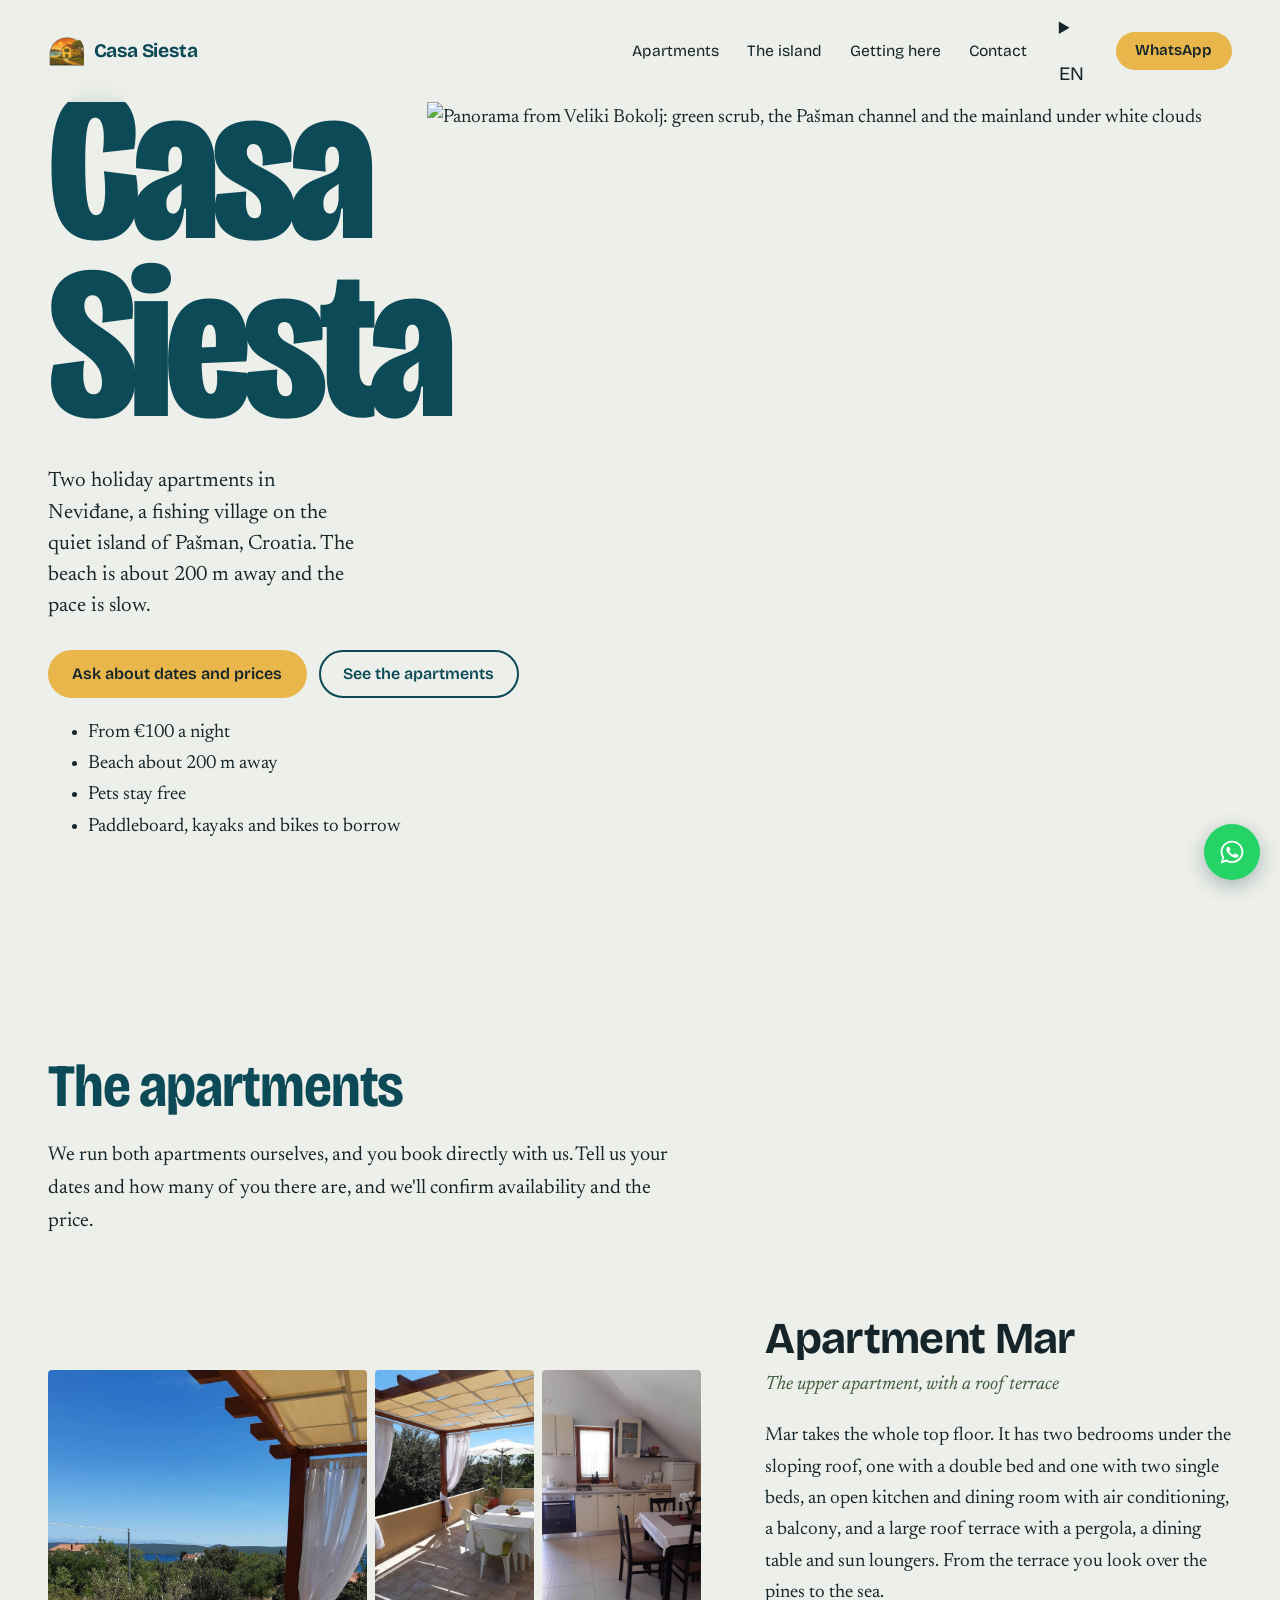
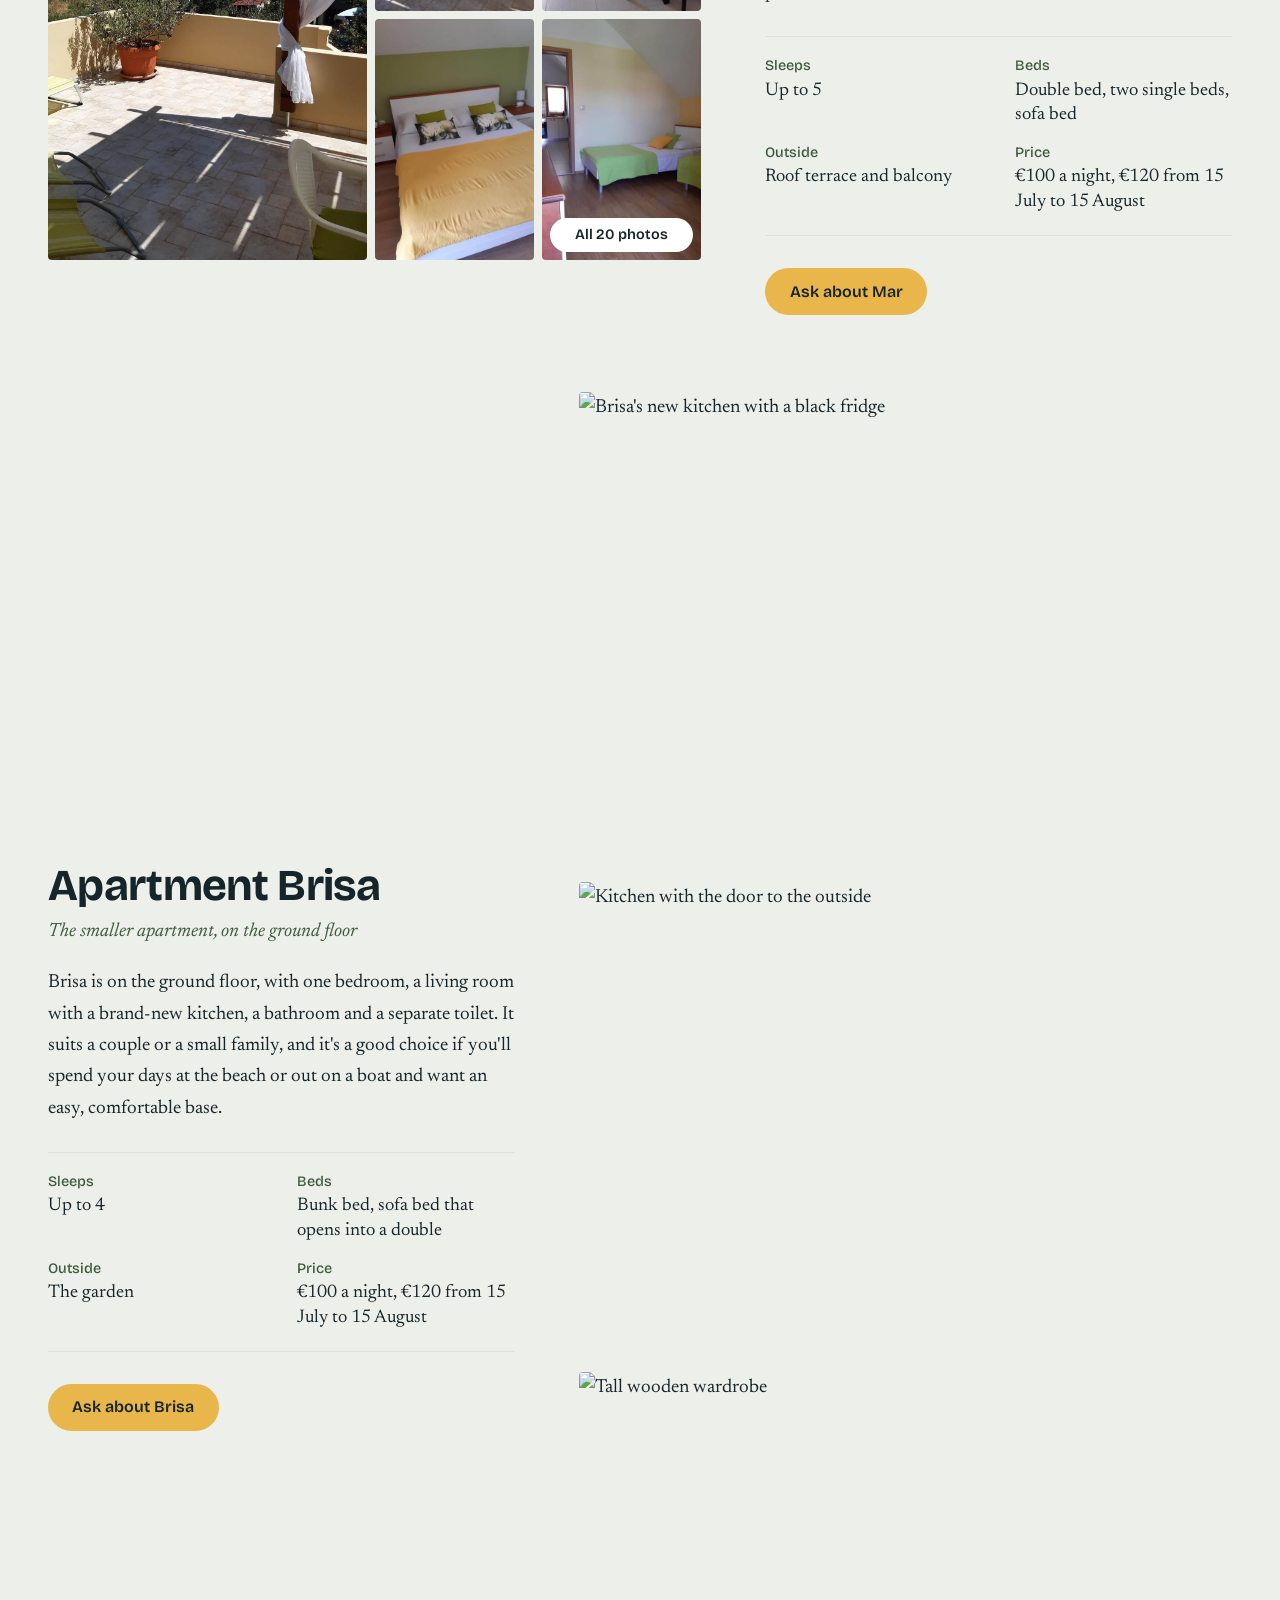
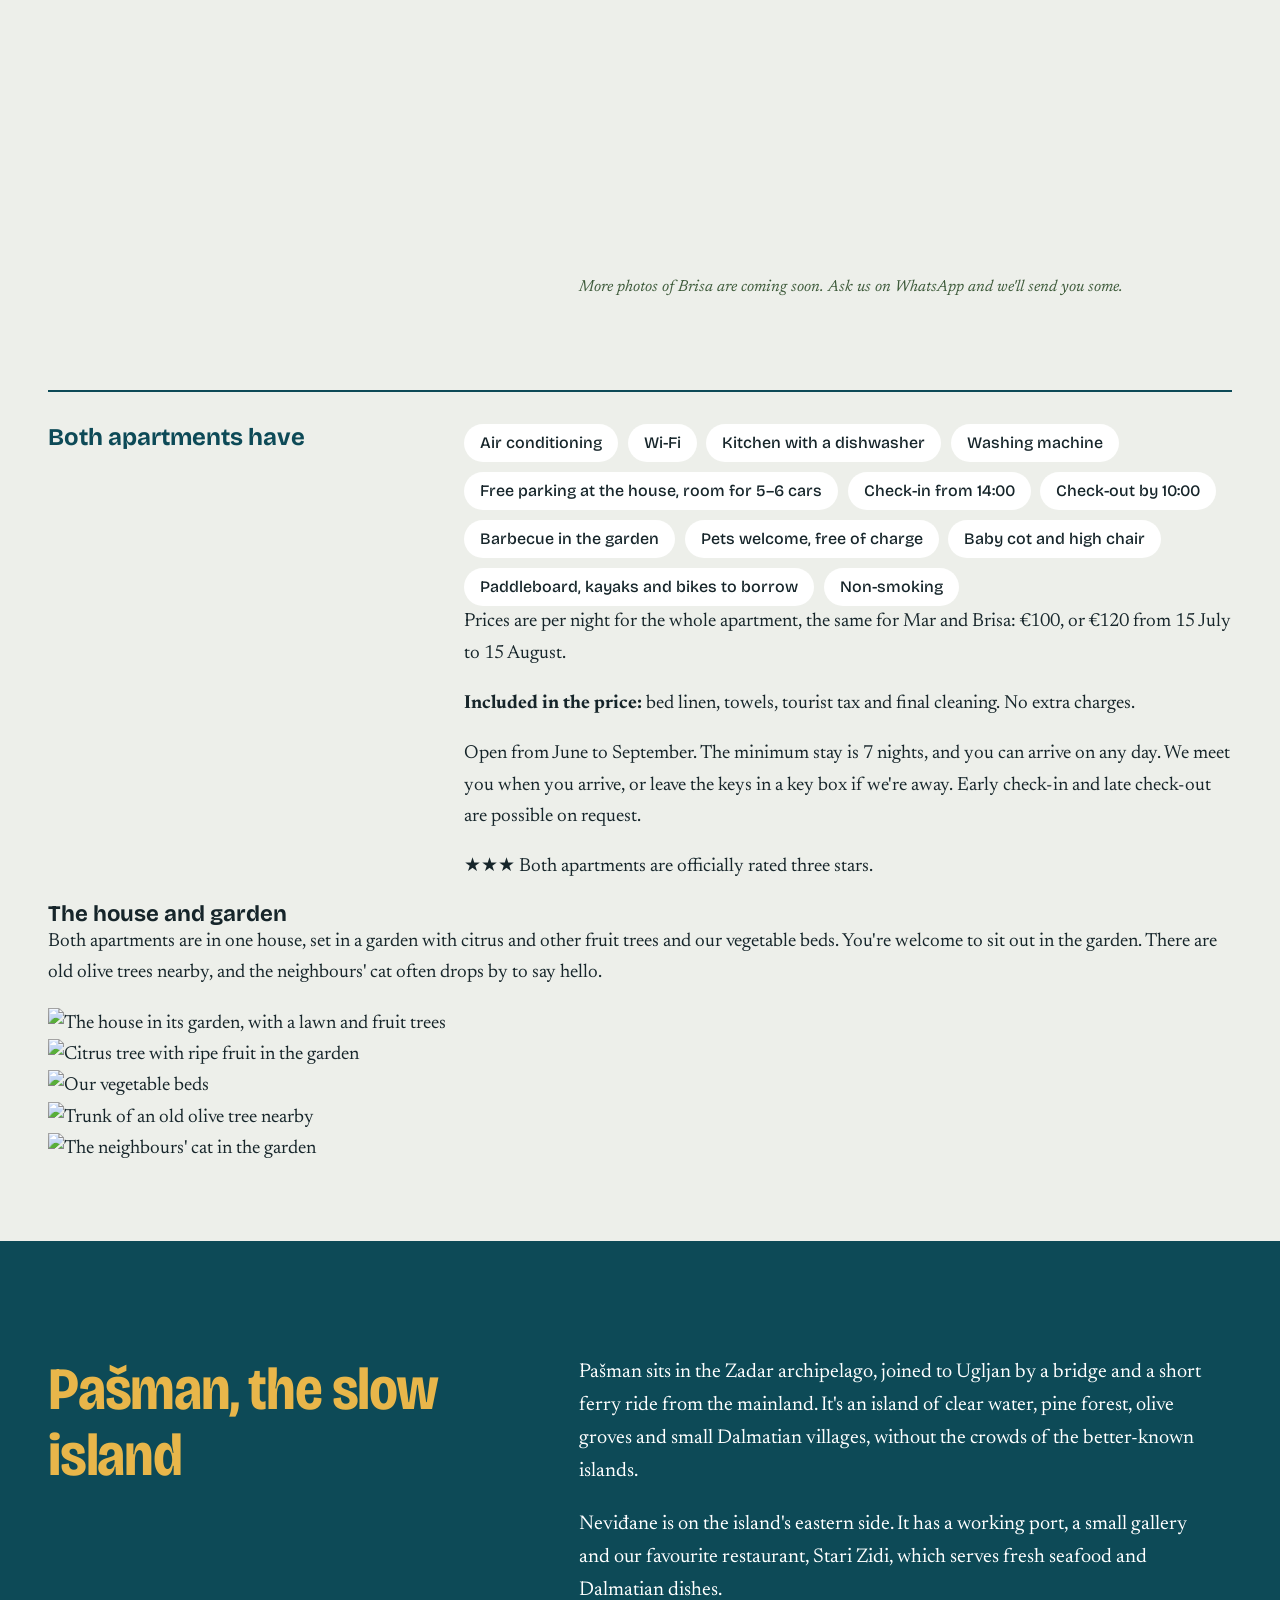
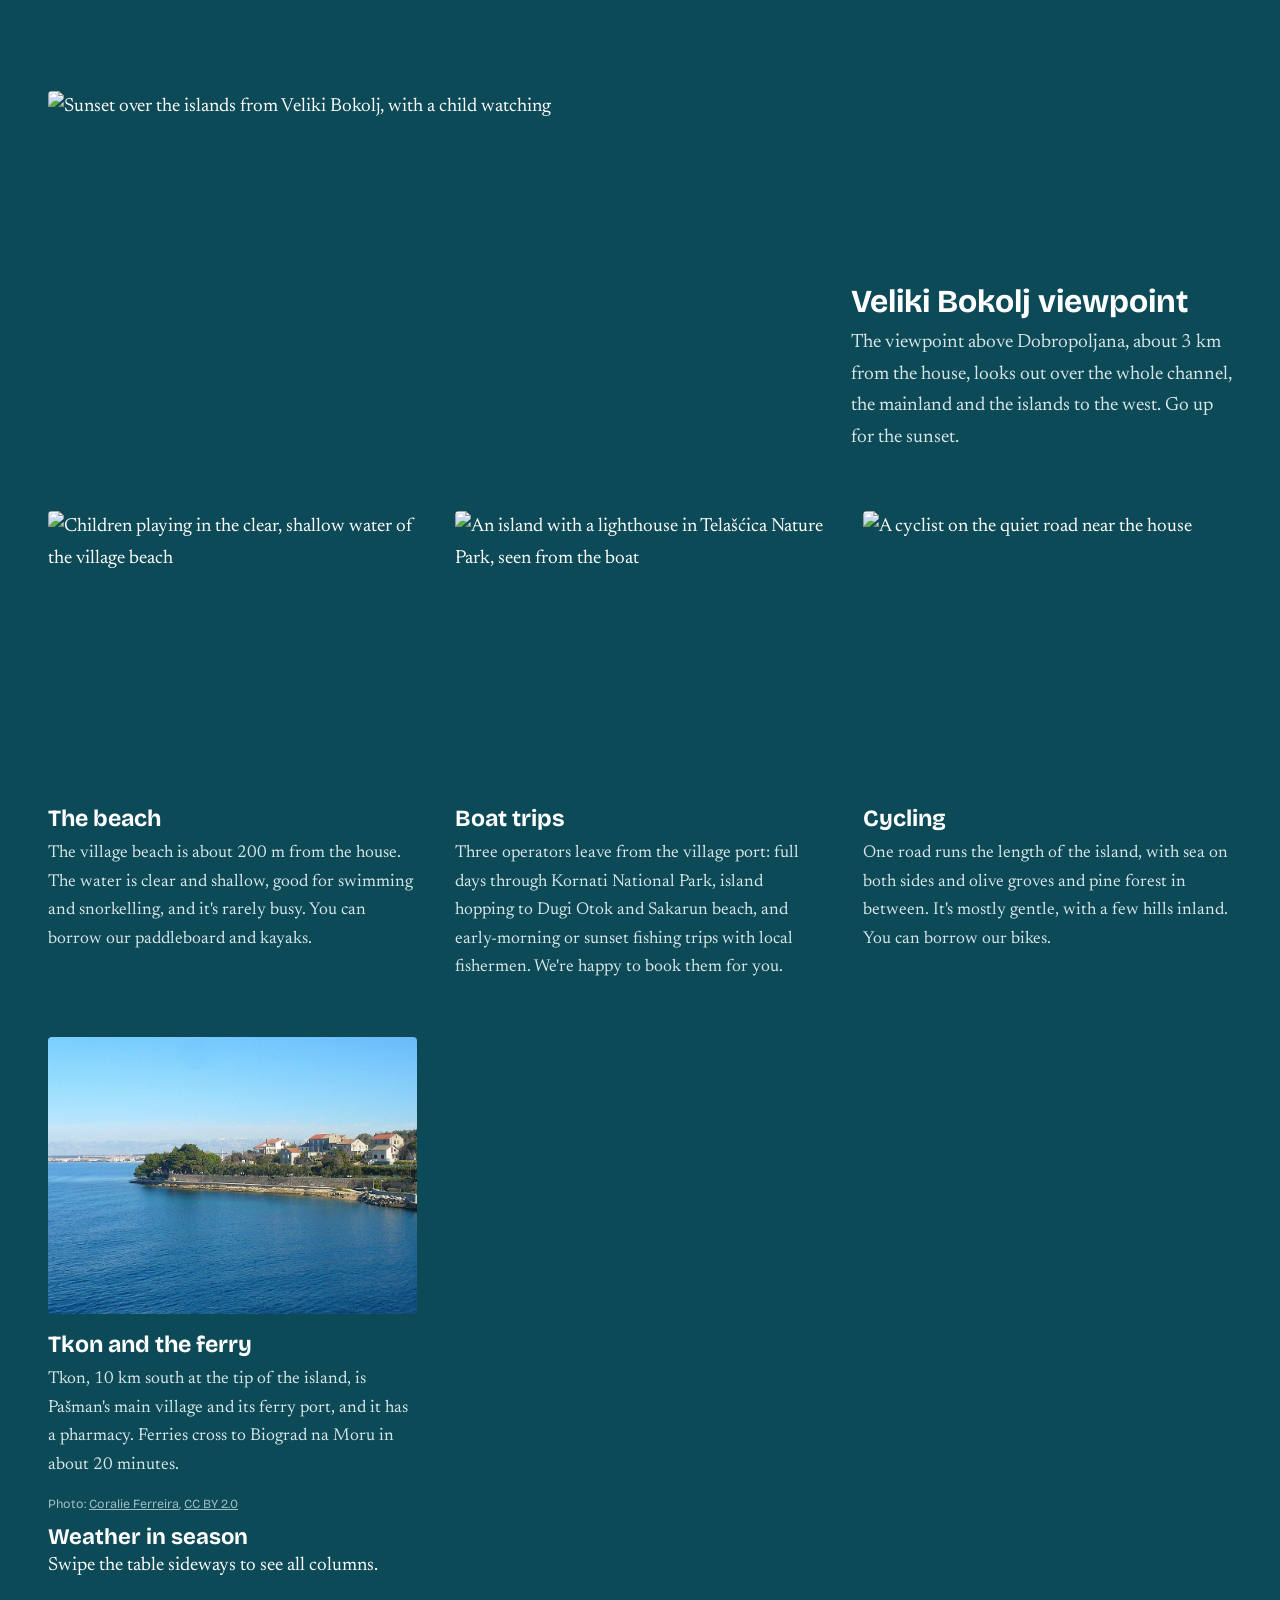
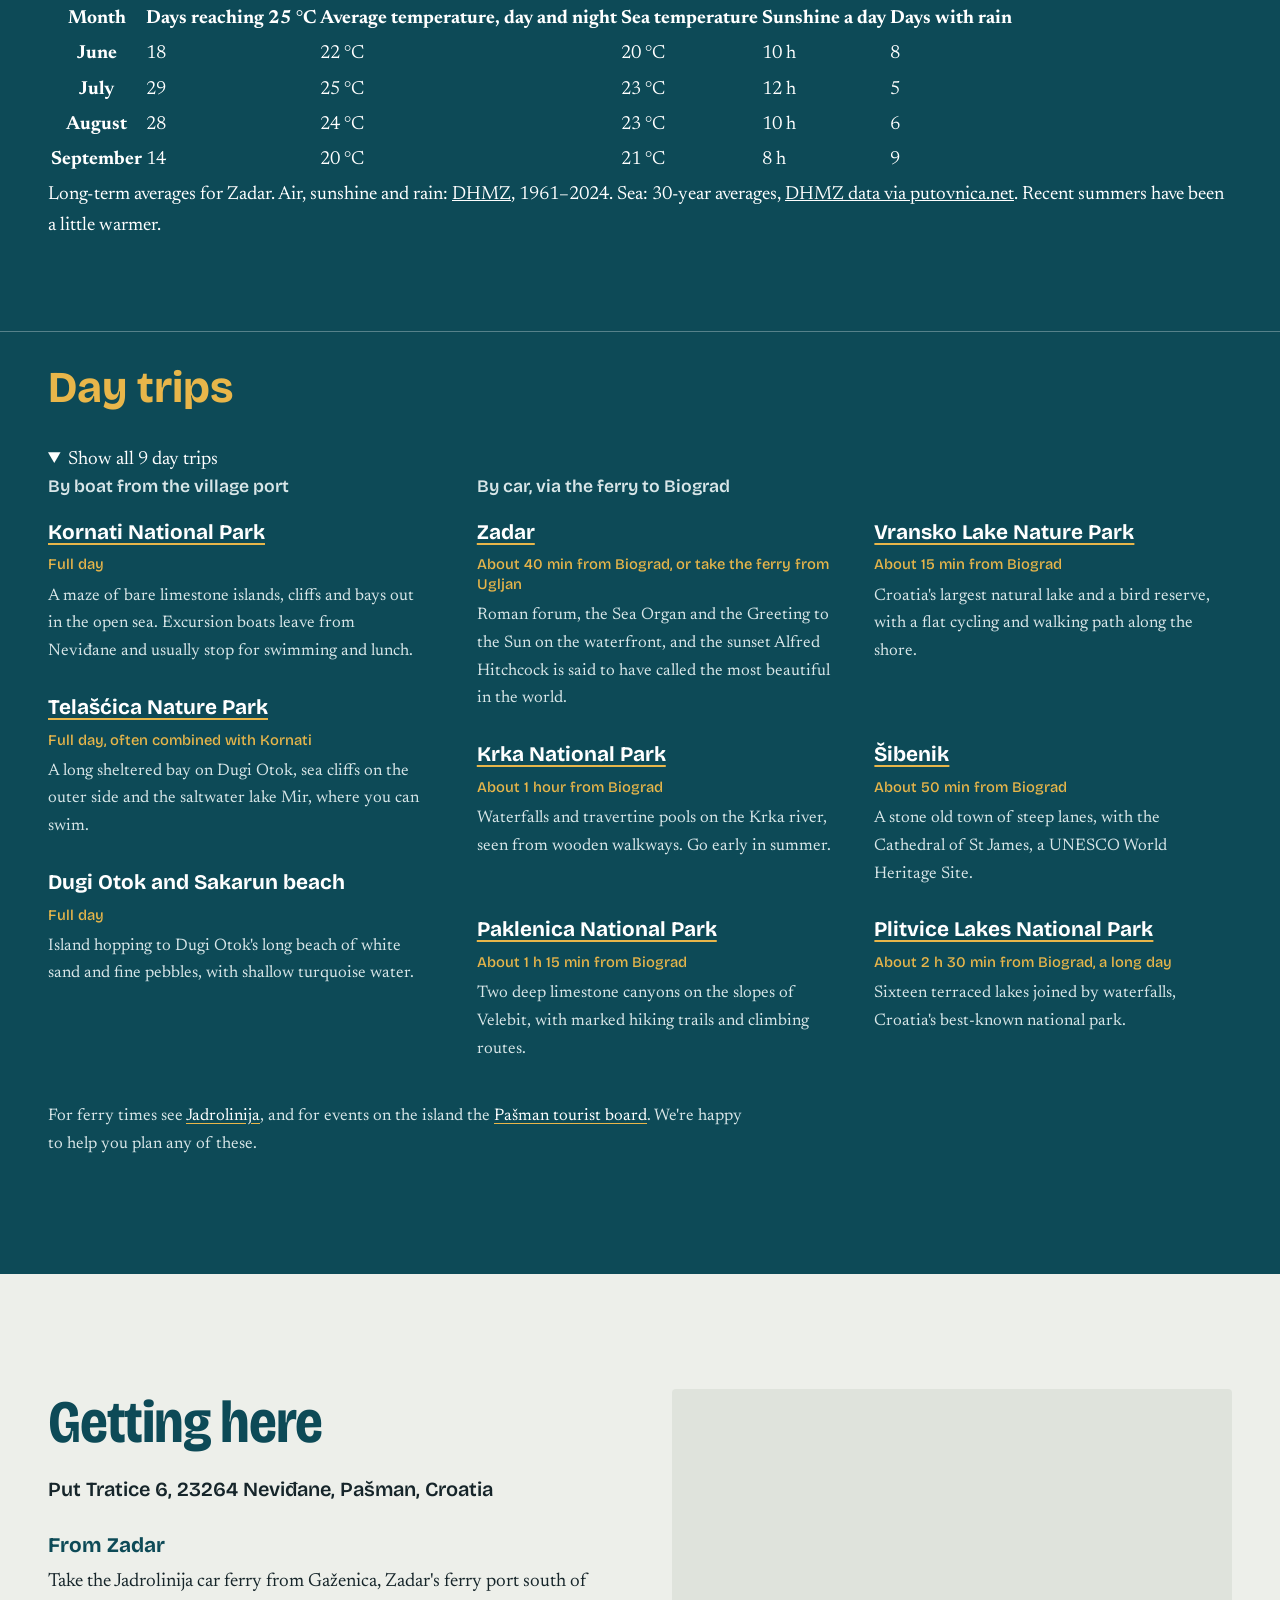
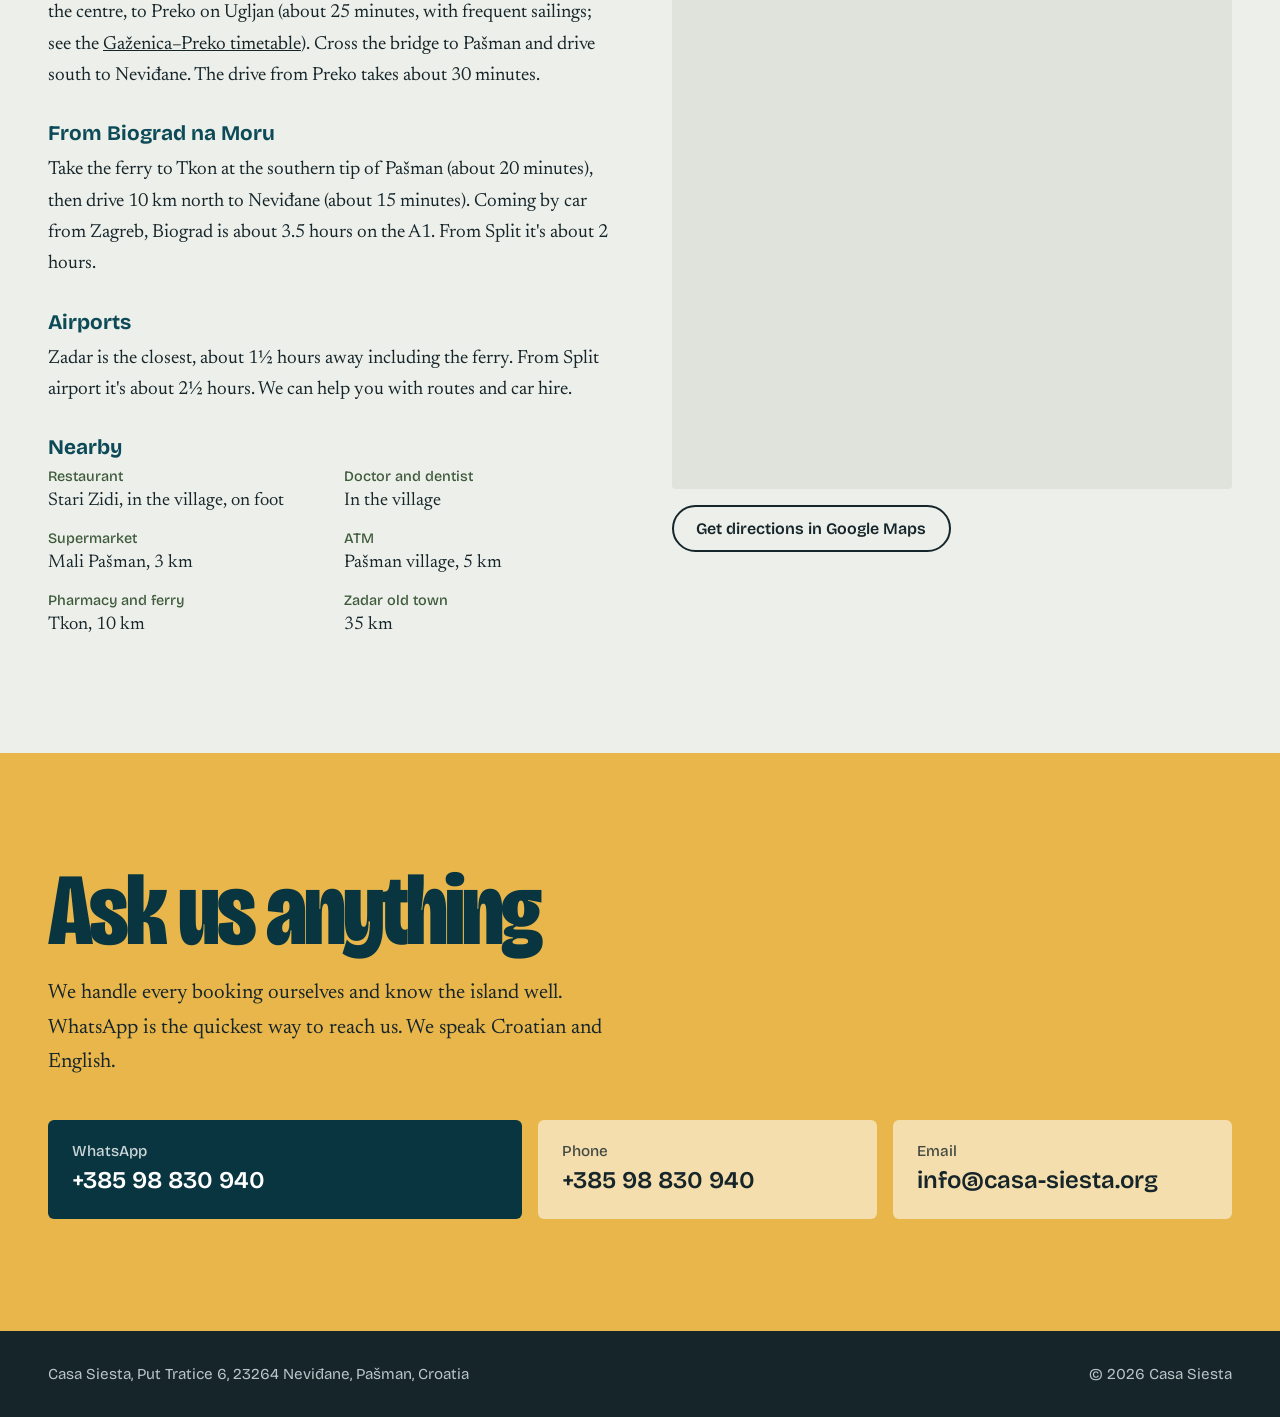
==== commit 165ee5e5: "Prices: €100/night, €120 from 15 July to 15 August (both apartments) - Price row for Mar and Brisa, " ====
--- a/docs/index.html
+++ b/docs/index.html
@@ -38,7 +38,7 @@
   <link rel="preconnect" href="https://fonts.googleapis.com">
   <link rel="preconnect" href="https://fonts.gstatic.com" crossorigin>
   <link href="https://fonts.googleapis.com/css2?family=Bricolage+Grotesque:opsz,wdth,wght@12..96,75..100,400..800&family=Newsreader:ital,opsz,wght@0,6..72,400..600;1,6..72,400&display=swap" rel="stylesheet">
-  <link rel="stylesheet" href="/styles.css?v=9">
+  <link rel="stylesheet" href="/styles.css?v=10">
   <script type="application/ld+json">
   {
     "@context": "https://schema.org",
@@ -120,7 +120,8 @@
       "longitude": 15.3455
     },
     "hasMap": "https://www.google.com/maps?cid=14389742535623081854",
-    "numberOfRooms": 2
+    "numberOfRooms": 2,
+    "priceRange": "€100–€120 per night"
   }
   </script>
 </head>
@@ -164,6 +165,7 @@
           <a class="btn btn-ghost" href="#apartments">See the apartments</a>
         </div>
         <ul class="hero-perks">
+          <li>From €100 a night</li>
           <li>Beach about 200 m away</li>
           <li>Pets stay free</li>
           <li>Paddleboard, kayaks and bikes to borrow</li>
@@ -193,7 +195,7 @@
             <div><dt>Sleeps</dt><dd>Up to 5</dd></div>
             <div><dt>Beds</dt><dd>Double bed, two single beds, sofa bed</dd></div>
             <div><dt>Outside</dt><dd>Roof terrace and balcony</dd></div>
-            <div><dt>Price</dt><dd>On request</dd></div>
+            <div><dt>Price</dt><dd>€100 a night, €120 from 15 July to 15 August</dd></div>
           </dl>
           <a class="btn btn-wa" href="https://wa.me/38598830940?text=Hi%2C%20I%27d%20like%20to%20ask%20about%20Apartment%20Mar." target="_blank" rel="noopener">Ask about Mar</a>
         </div>
@@ -216,7 +218,7 @@
             <div><dt>Sleeps</dt><dd>Up to 4</dd></div>
             <div><dt>Beds</dt><dd>Bunk bed, sofa bed that opens into a double</dd></div>
             <div><dt>Outside</dt><dd>The garden</dd></div>
-            <div><dt>Price</dt><dd>On request</dd></div>
+            <div><dt>Price</dt><dd>€100 a night, €120 from 15 July to 15 August</dd></div>
           </dl>
           <a class="btn btn-wa" href="https://wa.me/38598830940?text=Hi%2C%20I%27d%20like%20to%20ask%20about%20Apartment%20Brisa." target="_blank" rel="noopener">Ask about Brisa</a>
         </div>
@@ -240,6 +242,7 @@
               <li>Paddleboard, kayaks and bikes to borrow</li>
               <li>Non-smoking</li>
             </ul>
+            <p class="prices">Prices are per night for the whole apartment, the same for Mar and Brisa: €100, or €120 from 15 July to 15 August.</p>
             <p class="included"><strong>Included in the price:</strong> bed linen, towels, tourist tax and final cleaning. No extra charges.</p>
             <p class="season">Open from June to September. The minimum stay is 7 nights, and you can arrive on any day. We meet you when you arrive, or leave the keys in a key box if we're away. Early check-in and late check-out are possible on request.</p>
             <p class="stars"><span aria-hidden="true">★★★</span> Both apartments are officially rated three stars.</p>
@@ -496,6 +499,6 @@
   ]
 }
   </script>
-  <script src="/script.js?v=9" defer></script>
+  <script src="/script.js?v=10" defer></script>
 </body>
 </html>
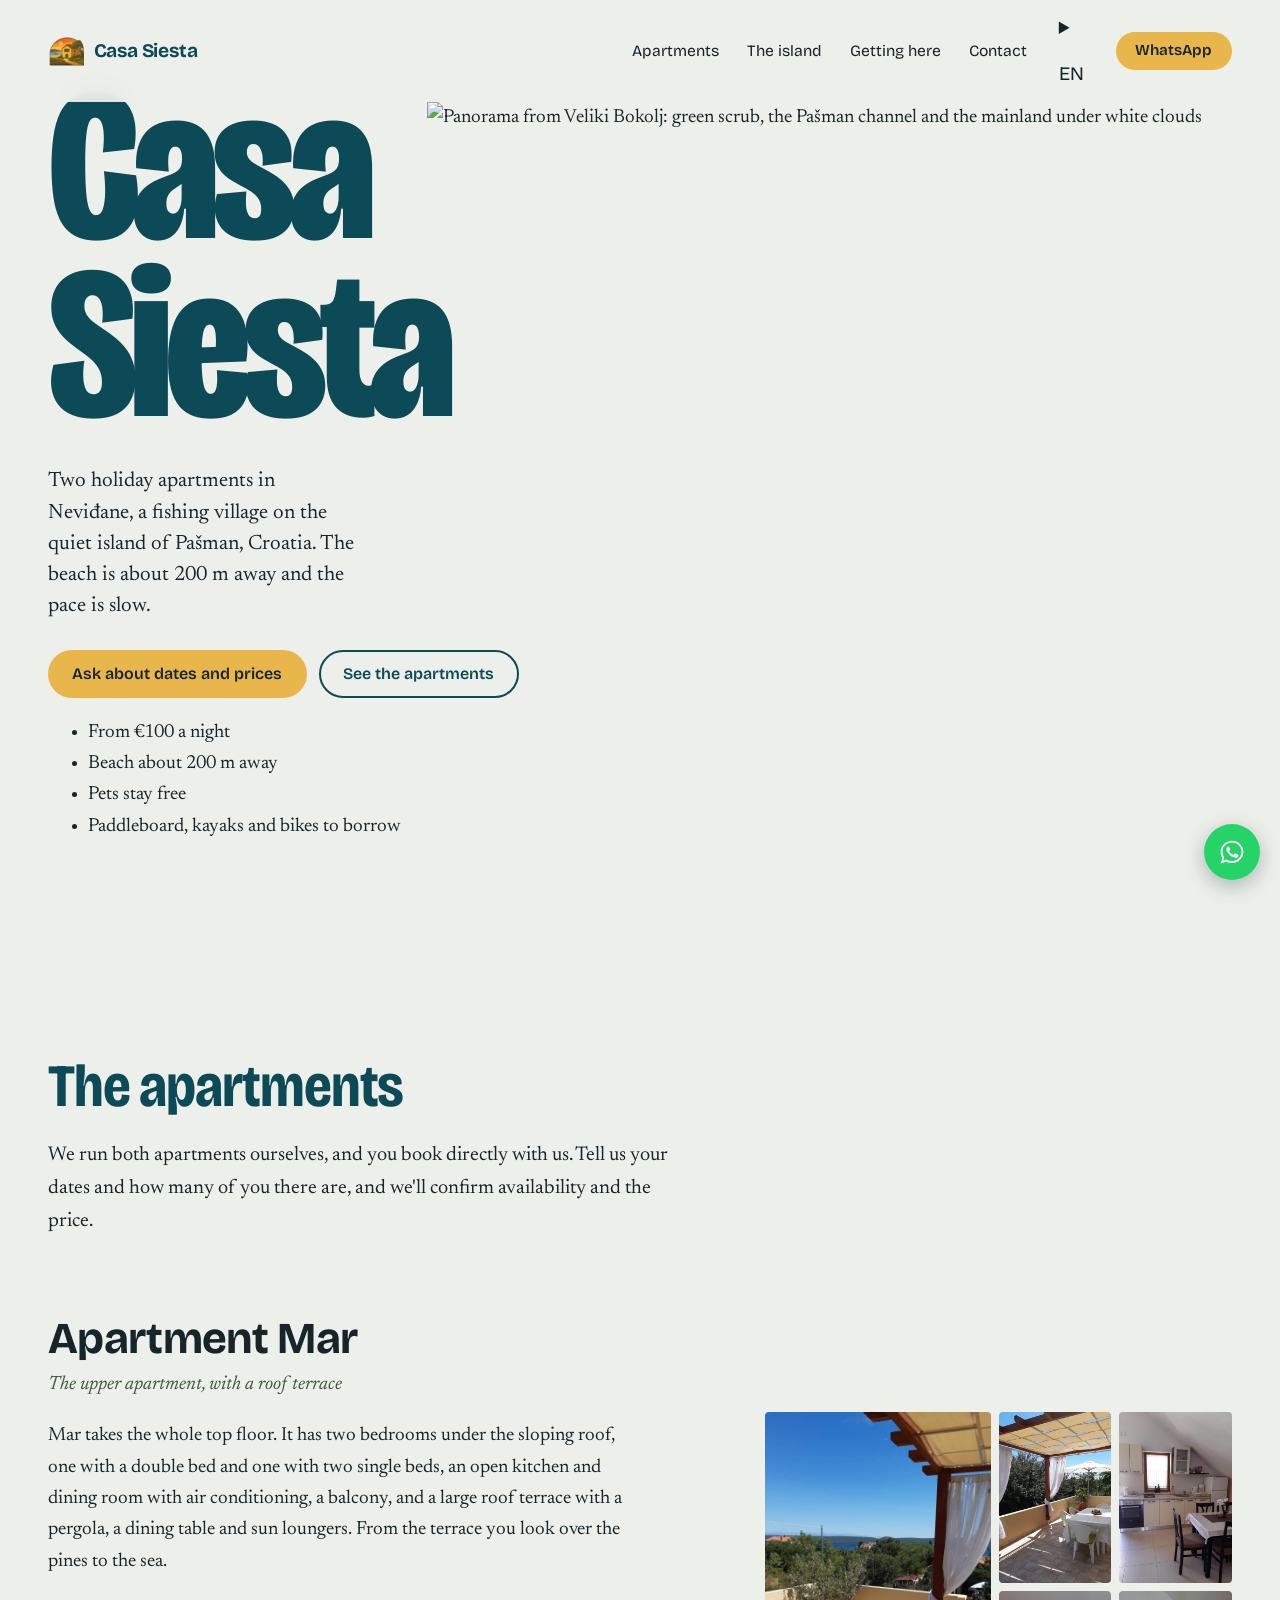
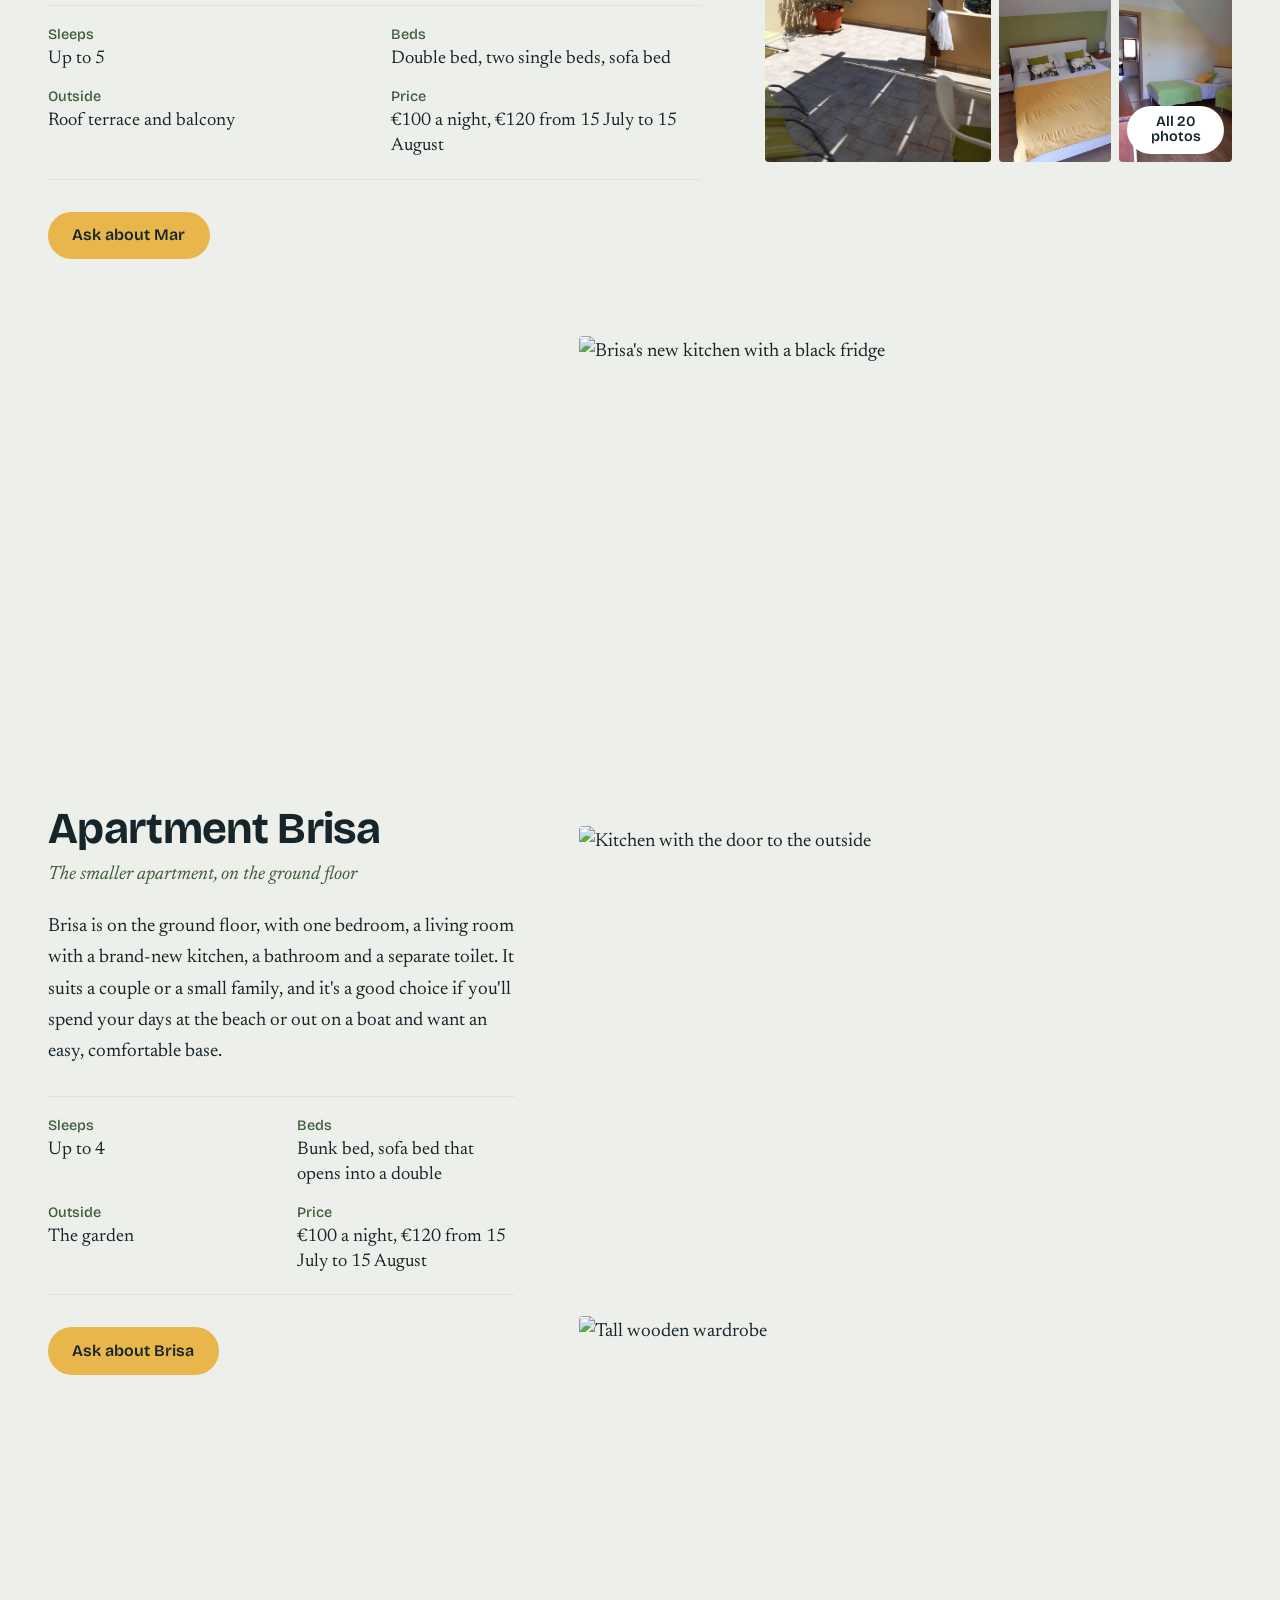
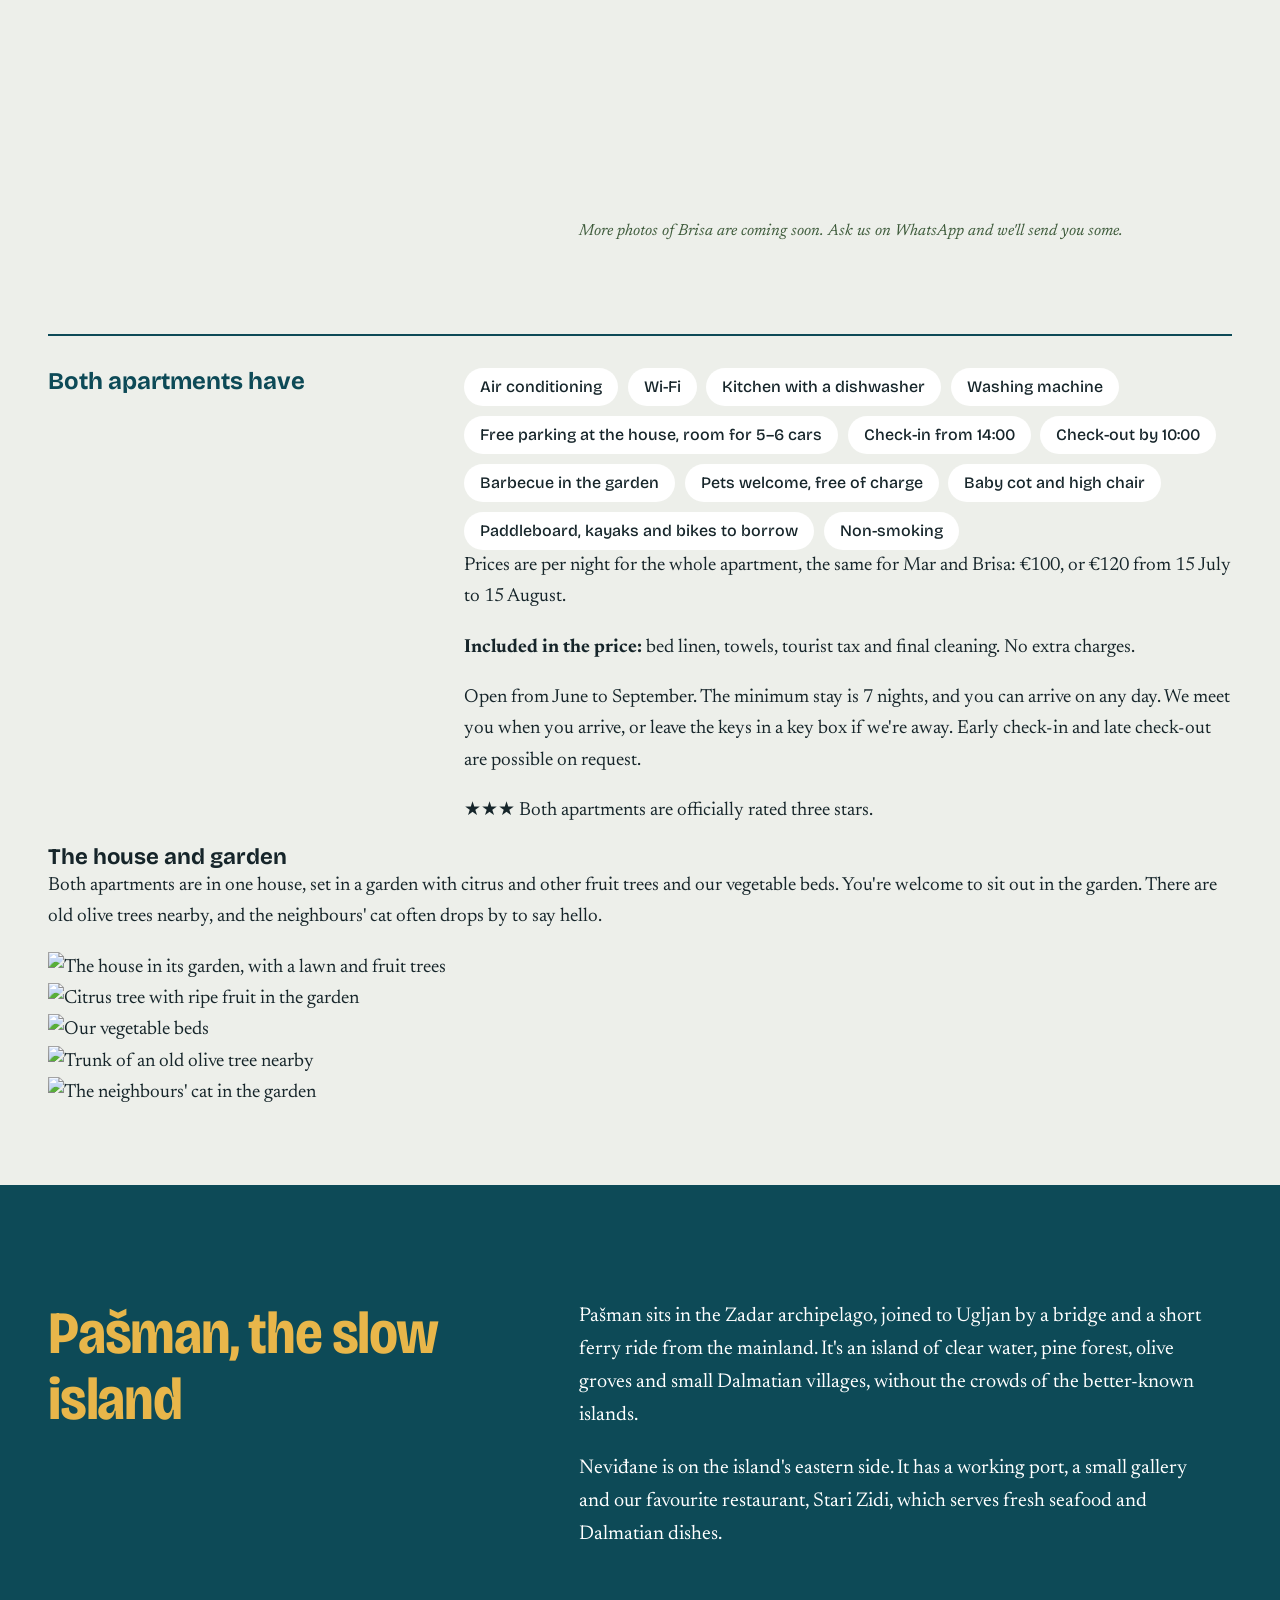
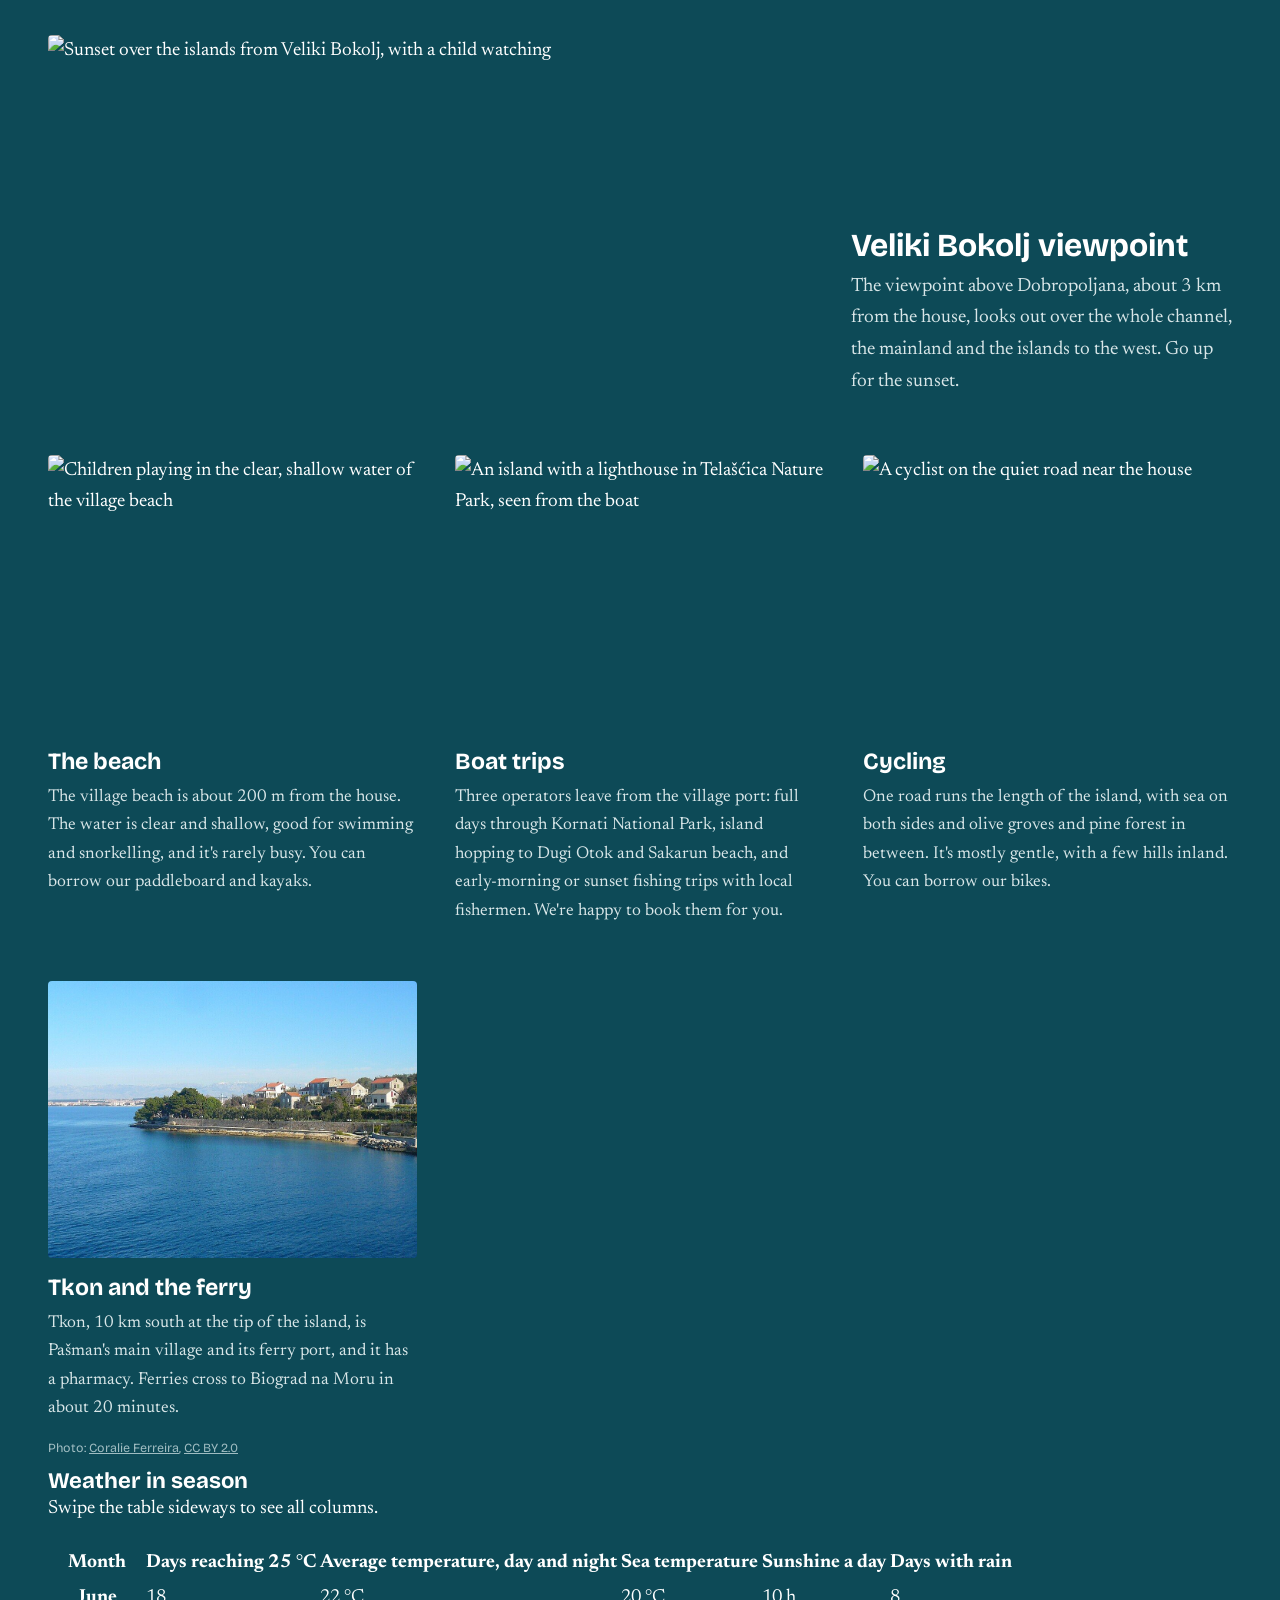
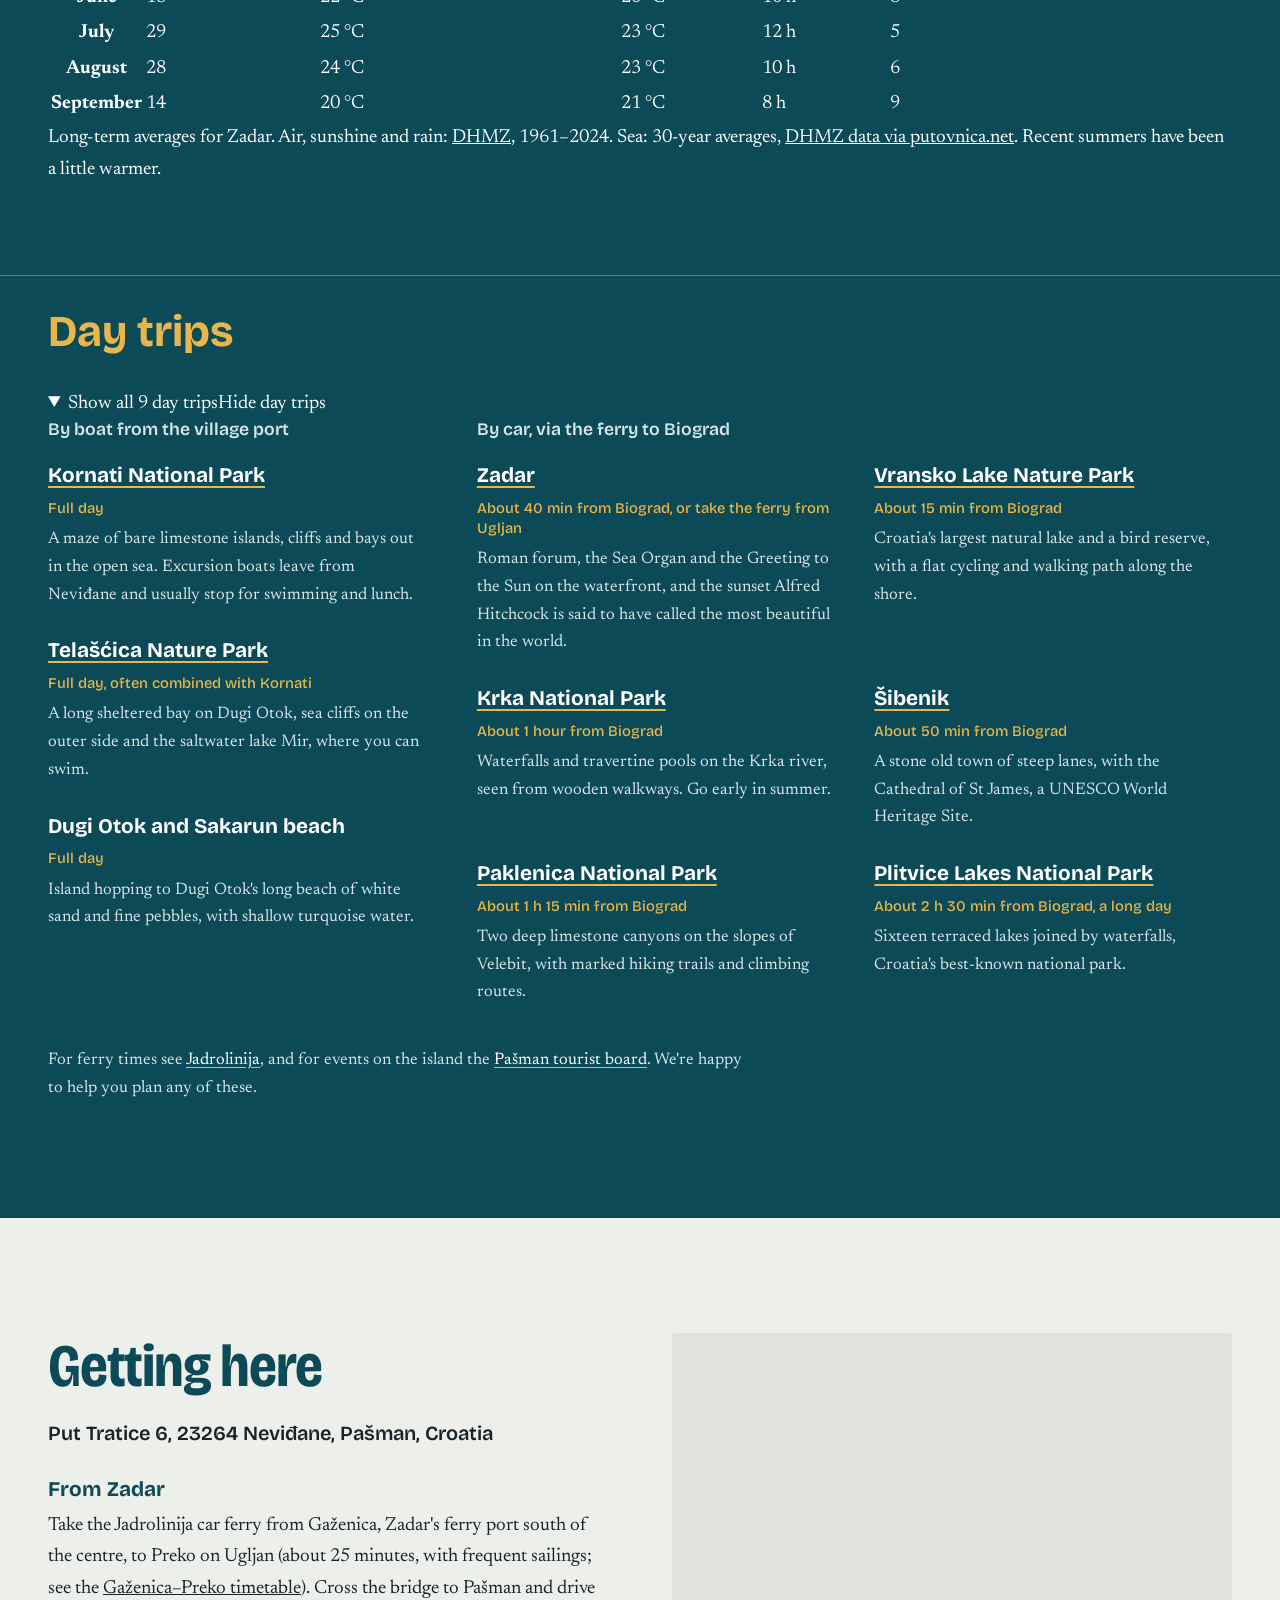
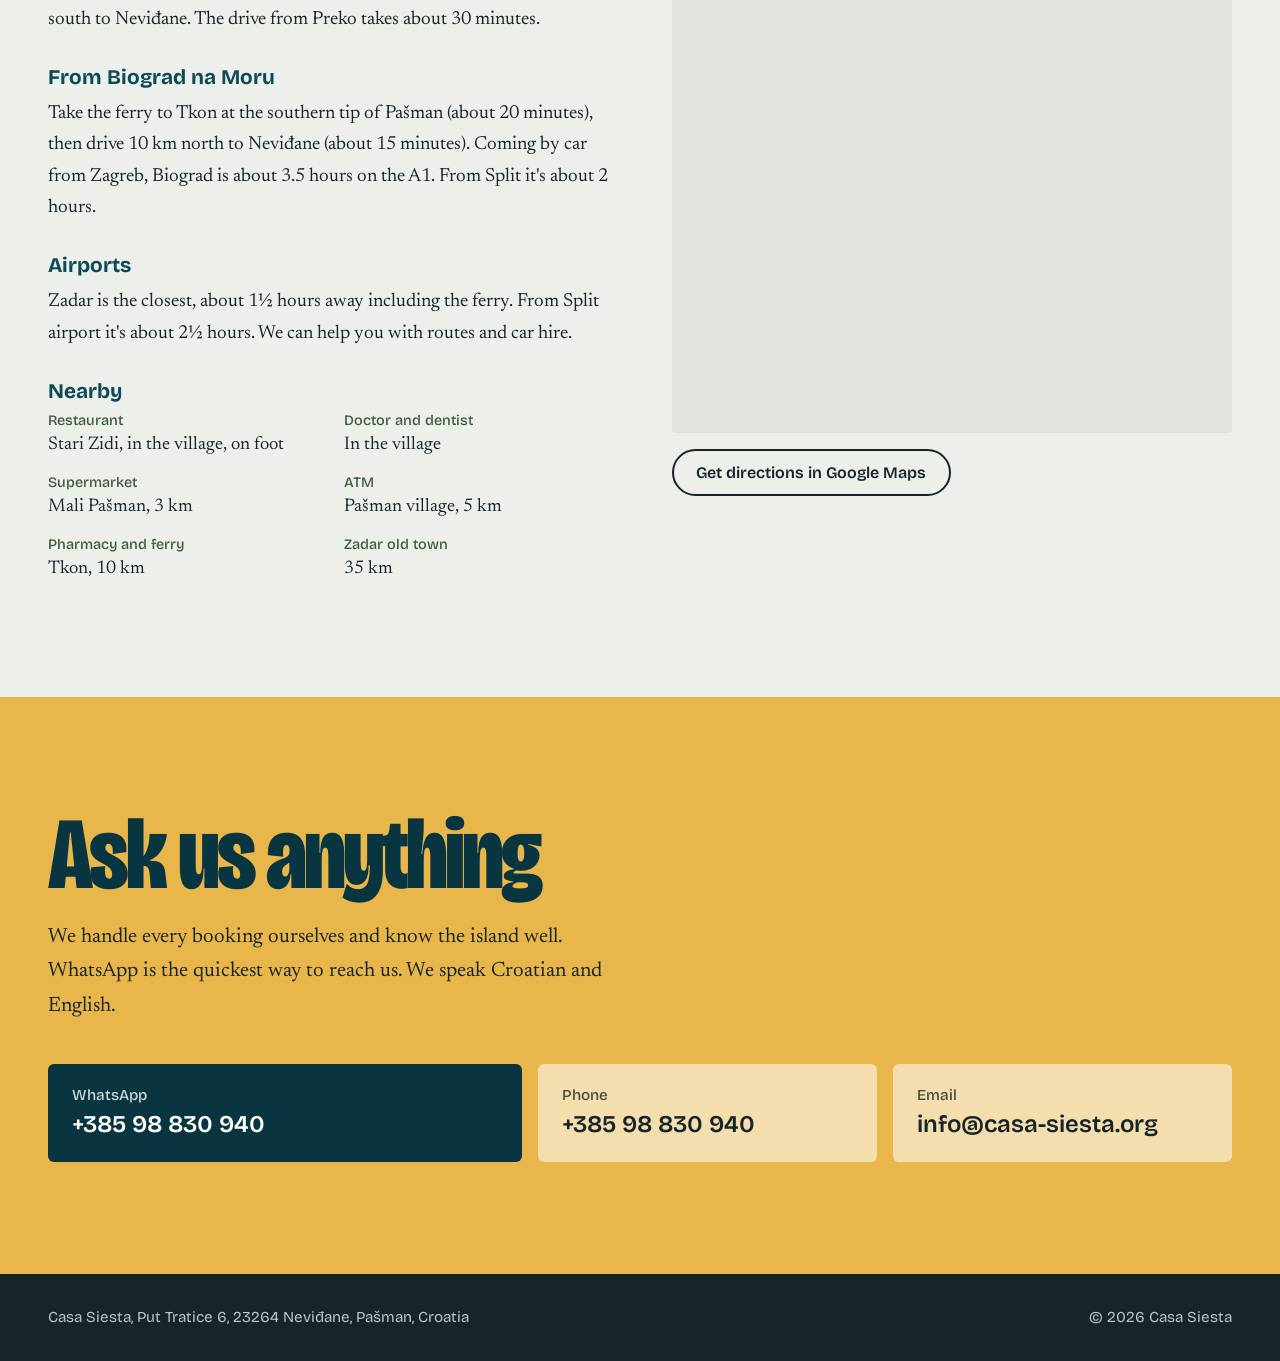
==== commit 7329b928: "Fix review round 2: validation, keyboard order, day trips toggle, focus, JSON-LD - Remove aria-label" ====
--- a/docs/index.html
+++ b/docs/index.html
@@ -38,7 +38,7 @@
   <link rel="preconnect" href="https://fonts.googleapis.com">
   <link rel="preconnect" href="https://fonts.gstatic.com" crossorigin>
   <link href="https://fonts.googleapis.com/css2?family=Bricolage+Grotesque:opsz,wdth,wght@12..96,75..100,400..800&family=Newsreader:ital,opsz,wght@0,6..72,400..600;1,6..72,400&display=swap" rel="stylesheet">
-  <link rel="stylesheet" href="/styles.css?v=10">
+  <link rel="stylesheet" href="/styles.css?v=11">
   <script type="application/ld+json">
   {
     "@context": "https://schema.org",
@@ -113,14 +113,12 @@
     ],
     "checkinTime": "14:00",
     "checkoutTime": "10:00",
-    "inLanguage": "en",
     "geo": {
       "@type": "GeoCoordinates",
       "latitude": 43.9771,
       "longitude": 15.3455
     },
     "hasMap": "https://www.google.com/maps?cid=14389742535623081854",
-    "numberOfRooms": 2,
     "priceRange": "€100–€120 per night"
   }
   </script>
@@ -180,13 +178,6 @@
       </div>
 
       <article class="apt" aria-labelledby="mar-title">
-        <div class="apt-gallery" data-gallery="mar">
-          <button class="g g-main" data-index="0"><img src="/img/mar/01.jpg" alt="Roof terrace with a sea view" loading="lazy"></button>
-          <button class="g" data-index="1"><img src="/img/mar/02-sm.jpg" alt="Shaded terrace with a dining table" loading="lazy"></button>
-          <button class="g" data-index="5"><img src="/img/mar/06-sm.jpg" alt="Kitchen" loading="lazy"></button>
-          <button class="g" data-index="10"><img src="/img/mar/11-sm.jpg" alt="Double bedroom" loading="lazy"></button>
-          <button class="g g-more" data-index="13"><img src="/img/mar/14-sm.jpg" alt="Twin bedroom" loading="lazy"><span>All 20 photos</span></button>
-        </div>
         <div class="apt-body">
           <h3 id="mar-title">Apartment Mar</h3>
           <p class="apt-sub">The upper apartment, with a roof terrace</p>
@@ -199,17 +190,16 @@
           </dl>
           <a class="btn btn-wa" href="https://wa.me/38598830940?text=Hi%2C%20I%27d%20like%20to%20ask%20about%20Apartment%20Mar." target="_blank" rel="noopener">Ask about Mar</a>
         </div>
+        <div class="apt-gallery" data-gallery="mar">
+          <button class="g g-main" data-index="0"><img src="/img/mar/01.jpg" alt="Roof terrace with a sea view" loading="lazy"></button>
+          <button class="g" data-index="1"><img src="/img/mar/02-sm.jpg" alt="Shaded terrace with a dining table" loading="lazy"></button>
+          <button class="g" data-index="5"><img src="/img/mar/06-sm.jpg" alt="Kitchen" loading="lazy"></button>
+          <button class="g" data-index="10"><img src="/img/mar/11-sm.jpg" alt="Double bedroom" loading="lazy"></button>
+          <button class="g g-more" data-index="13"><img src="/img/mar/14-sm.jpg" alt="Twin bedroom" loading="lazy"><span>All 20 photos</span></button>
+        </div>
       </article>
 
       <article class="apt apt-flip" aria-labelledby="brisa-title">
-        <figure class="apt-single">
-          <div class="trio">
-            <img class="trio-main" src="/img/brisa/01.jpg" alt="Brisa's new kitchen with a black fridge" loading="lazy">
-            <img src="/img/brisa/02-sm.jpg" alt="Kitchen with the door to the outside" loading="lazy">
-            <img src="/img/brisa/03-sm.jpg" alt="Tall wooden wardrobe" loading="lazy">
-          </div>
-          <figcaption>More photos of Brisa are coming soon. Ask us on WhatsApp and we'll send you some.</figcaption>
-        </figure>
         <div class="apt-body">
           <h3 id="brisa-title">Apartment Brisa</h3>
           <p class="apt-sub">The smaller apartment, on the ground floor</p>
@@ -222,6 +212,14 @@
           </dl>
           <a class="btn btn-wa" href="https://wa.me/38598830940?text=Hi%2C%20I%27d%20like%20to%20ask%20about%20Apartment%20Brisa." target="_blank" rel="noopener">Ask about Brisa</a>
         </div>
+        <figure class="apt-single">
+          <div class="trio">
+            <img class="trio-main" src="/img/brisa/01.jpg" alt="Brisa's new kitchen with a black fridge" loading="lazy">
+            <img src="/img/brisa/02-sm.jpg" alt="Kitchen with the door to the outside" loading="lazy">
+            <img src="/img/brisa/03-sm.jpg" alt="Tall wooden wardrobe" loading="lazy">
+          </div>
+          <figcaption>More photos of Brisa are coming soon. Ask us on WhatsApp and we'll send you some.</figcaption>
+        </figure>
       </article>
 
       <div class="wrap">
@@ -312,7 +310,7 @@
         </article>
       </div>
 
-      <div class="wrap climate" aria-labelledby="climate-title">
+      <div class="wrap climate">
         <h3 id="climate-title" class="climate-title">Weather in season</h3>
         <p class="climate-hint">Swipe the table sideways to see all columns.</p>
         <div class="climate-scroll">
@@ -331,10 +329,10 @@
         <p class="climate-source">Long-term averages for Zadar. Air, sunshine and rain: <a href="https://meteo.hr/klima.php?section=klima_podaci&amp;param=k1&amp;Grad=zadar" target="_blank" rel="noopener">DHMZ</a>, 1961–2024. Sea: 30-year averages, <a href="https://www.putovnica.net/en/weather/climate/sea-temperature/average-sea-temperature-by-month" target="_blank" rel="noopener">DHMZ data via putovnica.net</a>. Recent summers have been a little warmer.</p>
       </div>
 
-      <div class="wrap trips" aria-labelledby="trips-title">
+      <div class="wrap trips">
         <h3 id="trips-title" class="trips-title">Day trips</h3>
         <details class="trips-details" open>
-          <summary>Show all 9 day trips</summary>
+          <summary><span class="when-closed">Show all 9 day trips</span><span class="when-open">Hide day trips</span></summary>
         <div class="trips-groups">
           <div class="trip-group">
             <h4>By boat from the village port</h4>
@@ -466,7 +464,7 @@
     <button class="lb-close" aria-label="Close photos">×</button>
     <button class="lb-prev" aria-label="Previous photo">‹</button>
     <figure>
-      <img src="" alt="">
+      <img src="[data-uri]" alt="">
       <figcaption></figcaption>
     </figure>
     <button class="lb-next" aria-label="Next photo">›</button>
@@ -499,6 +497,6 @@
   ]
 }
   </script>
-  <script src="/script.js?v=10" defer></script>
+  <script src="/script.js?v=11" defer></script>
 </body>
 </html>
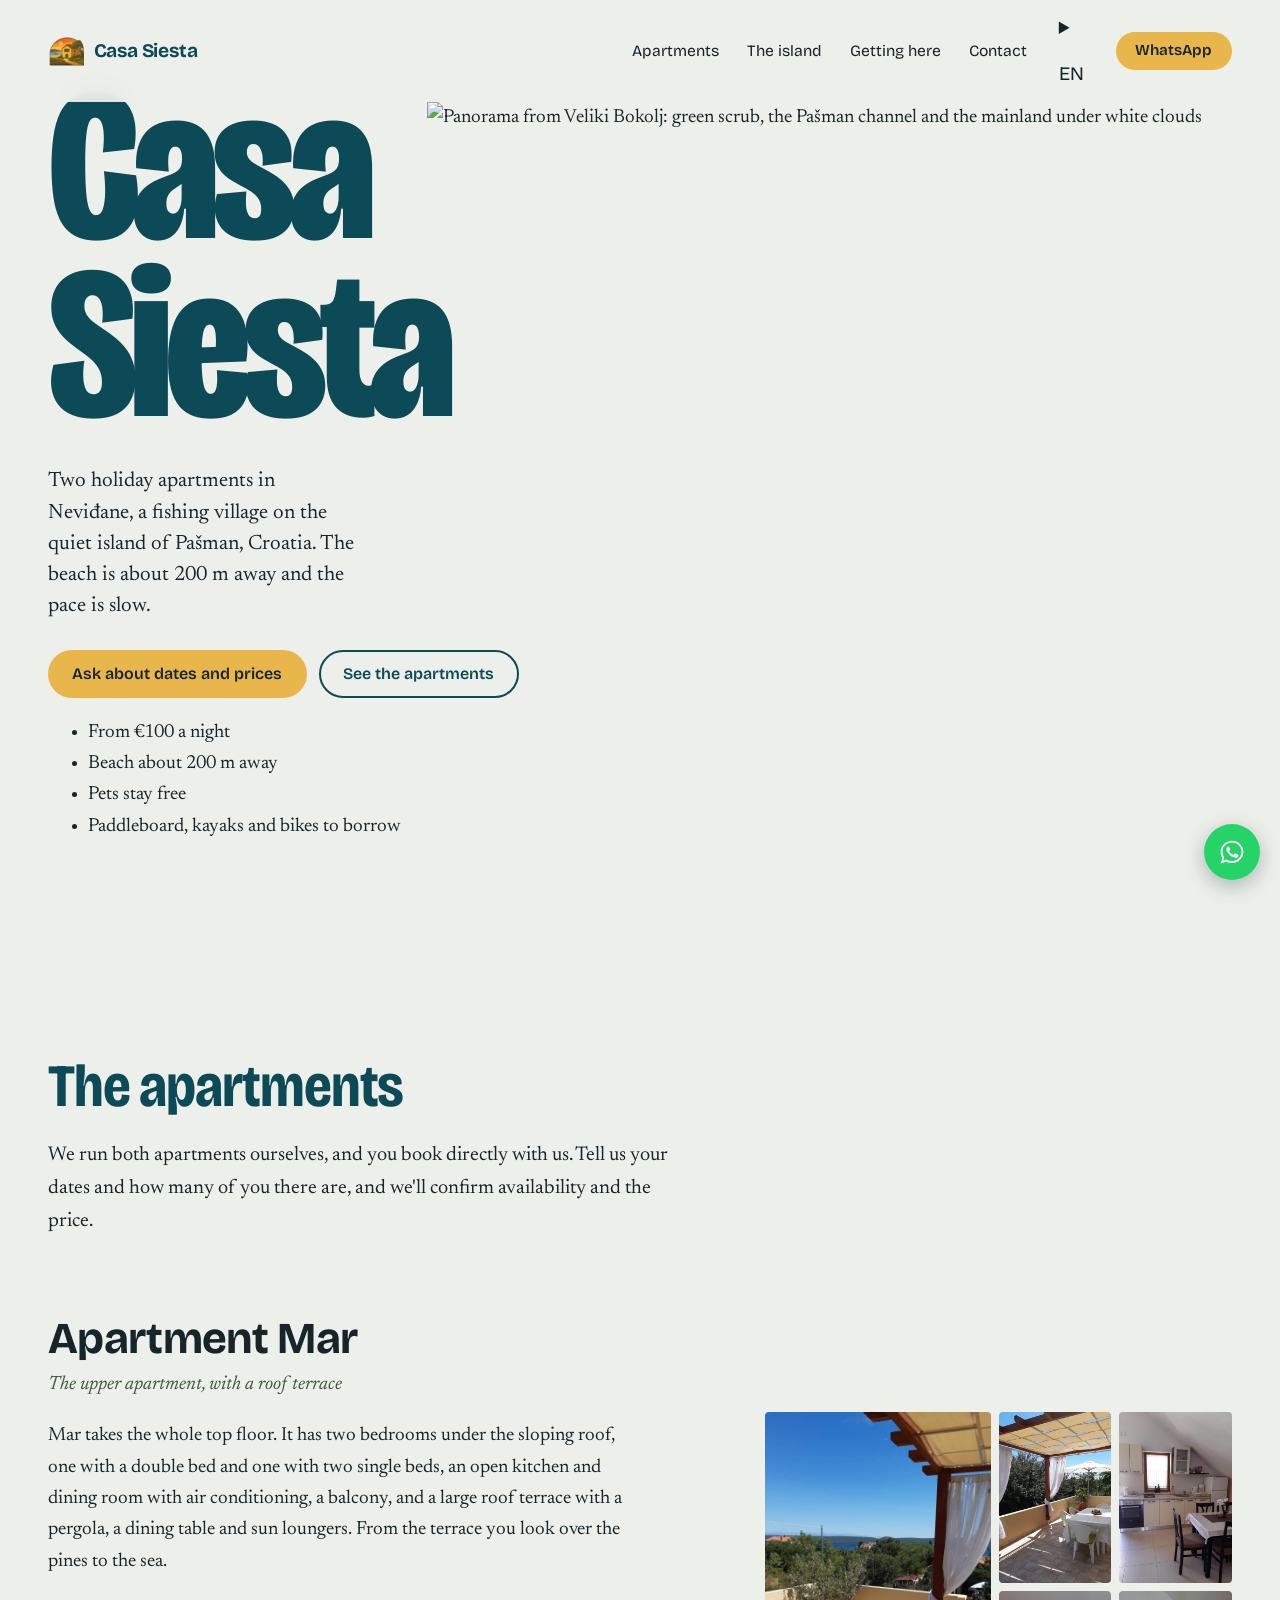
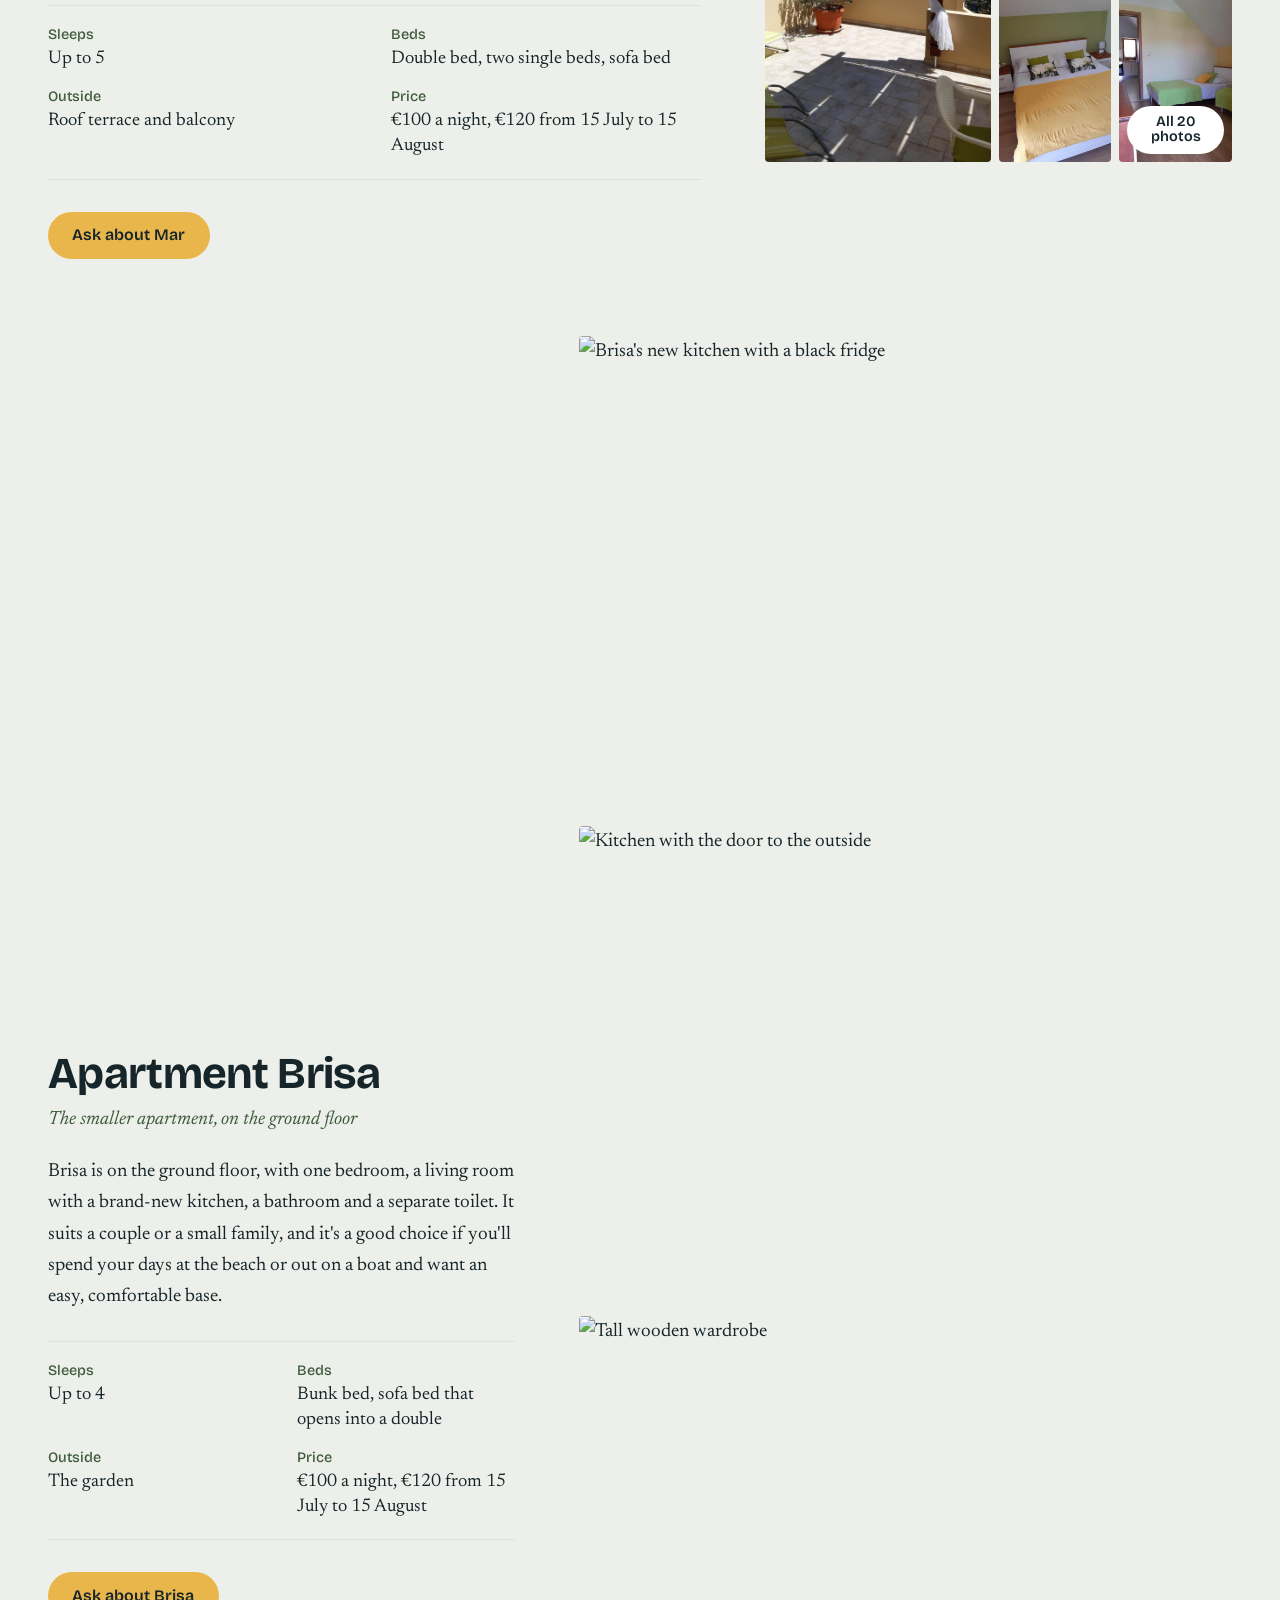
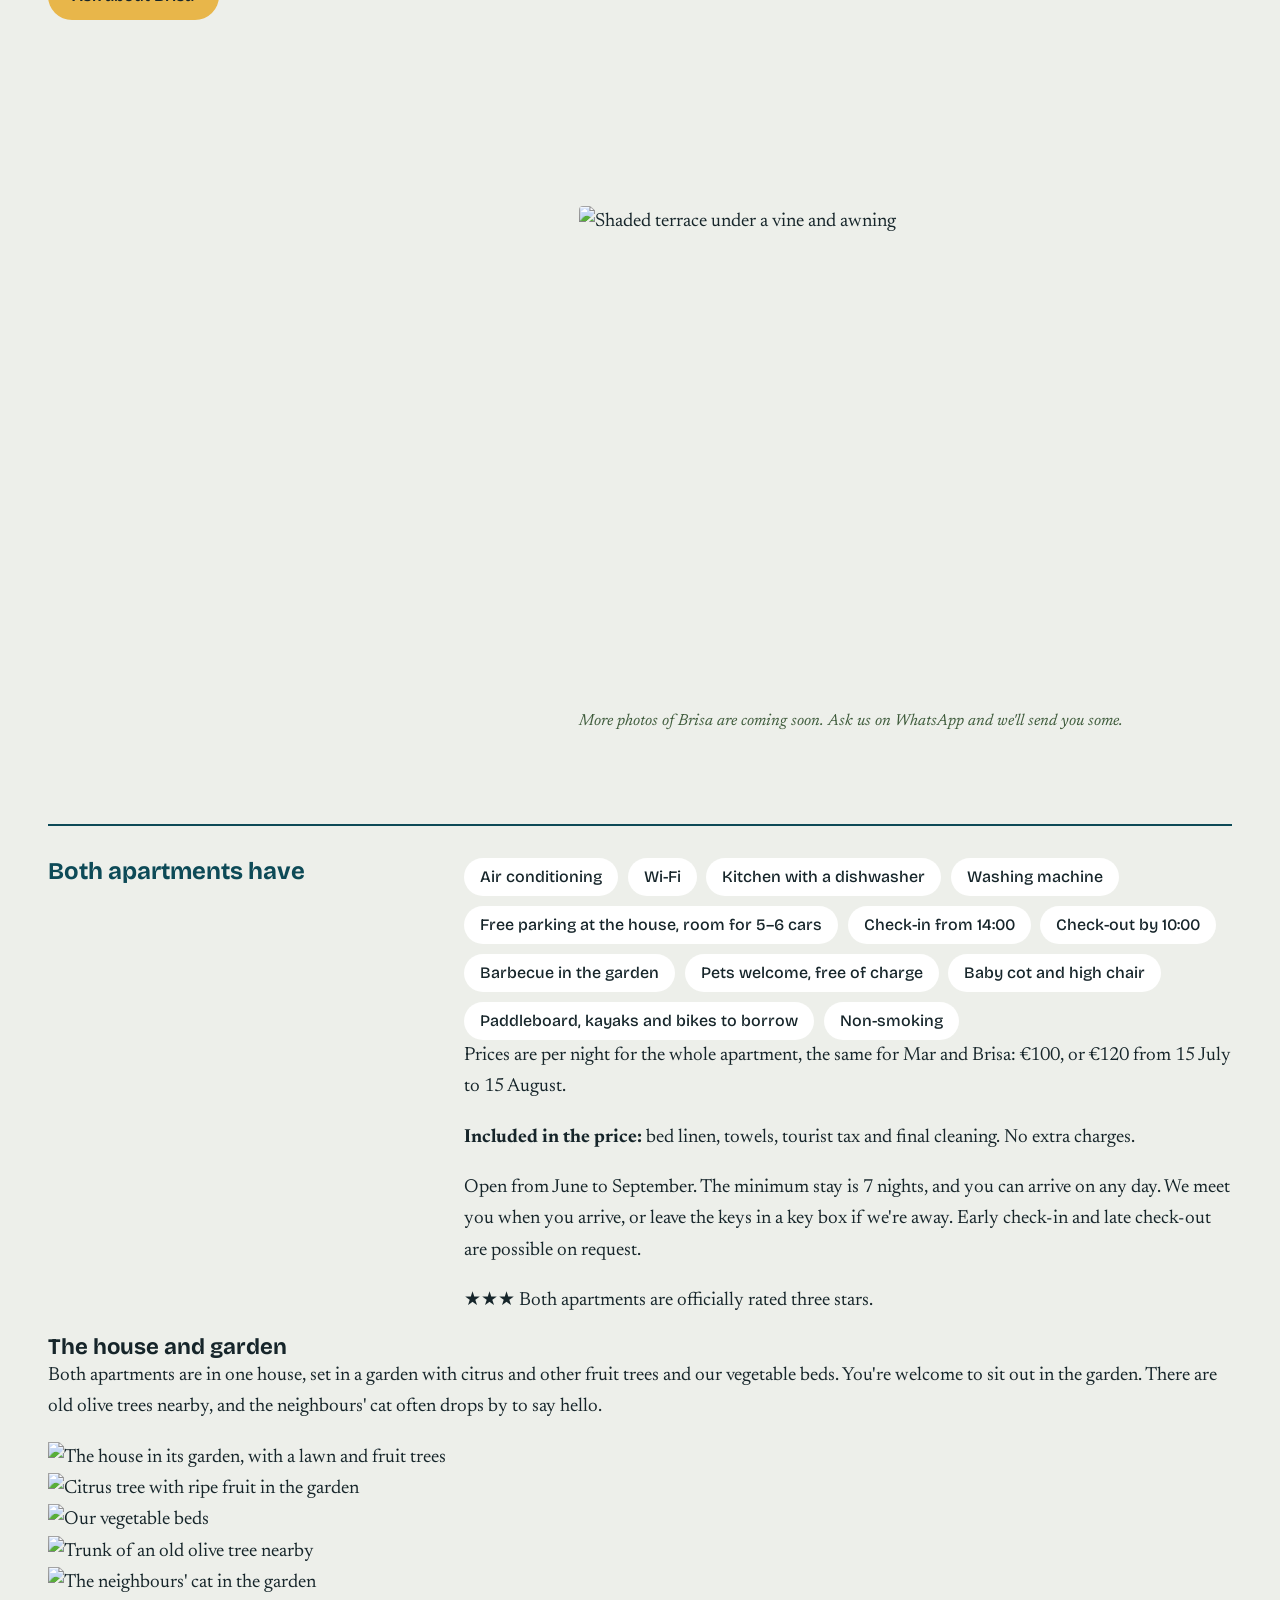
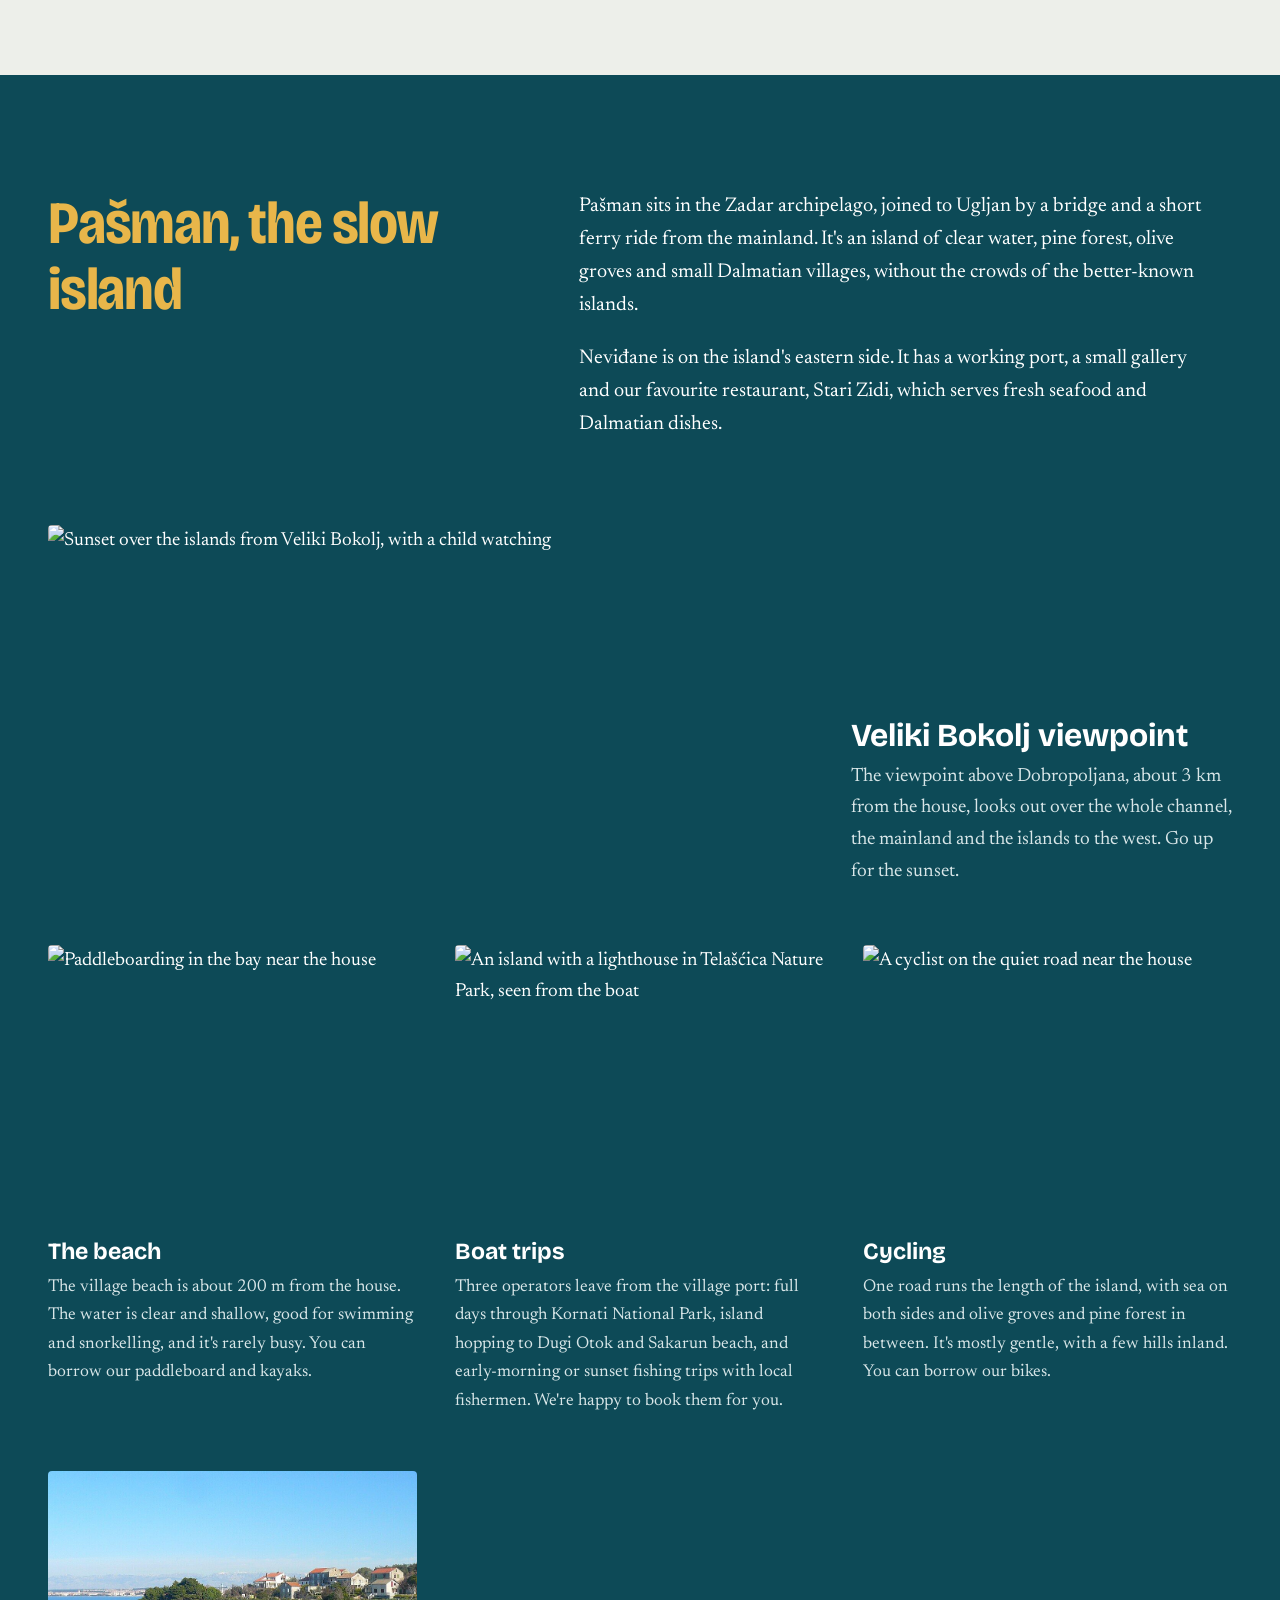
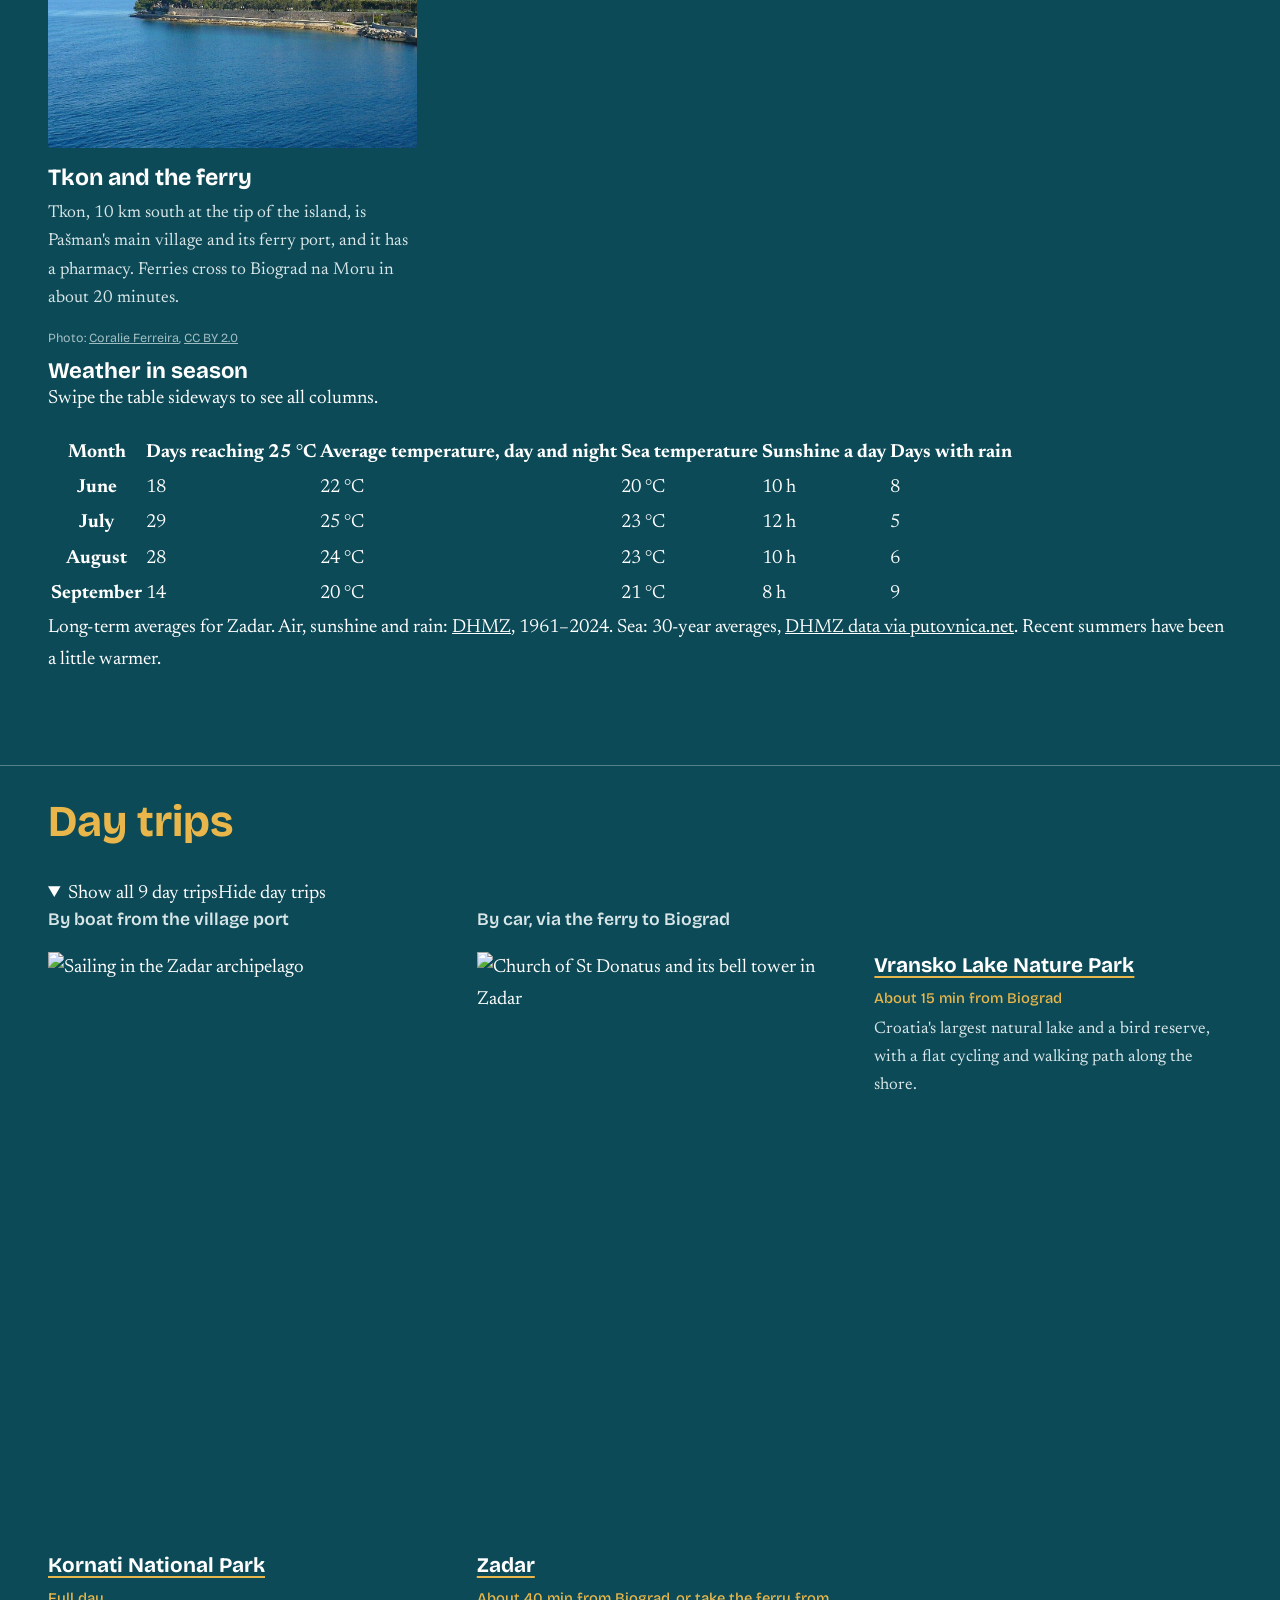
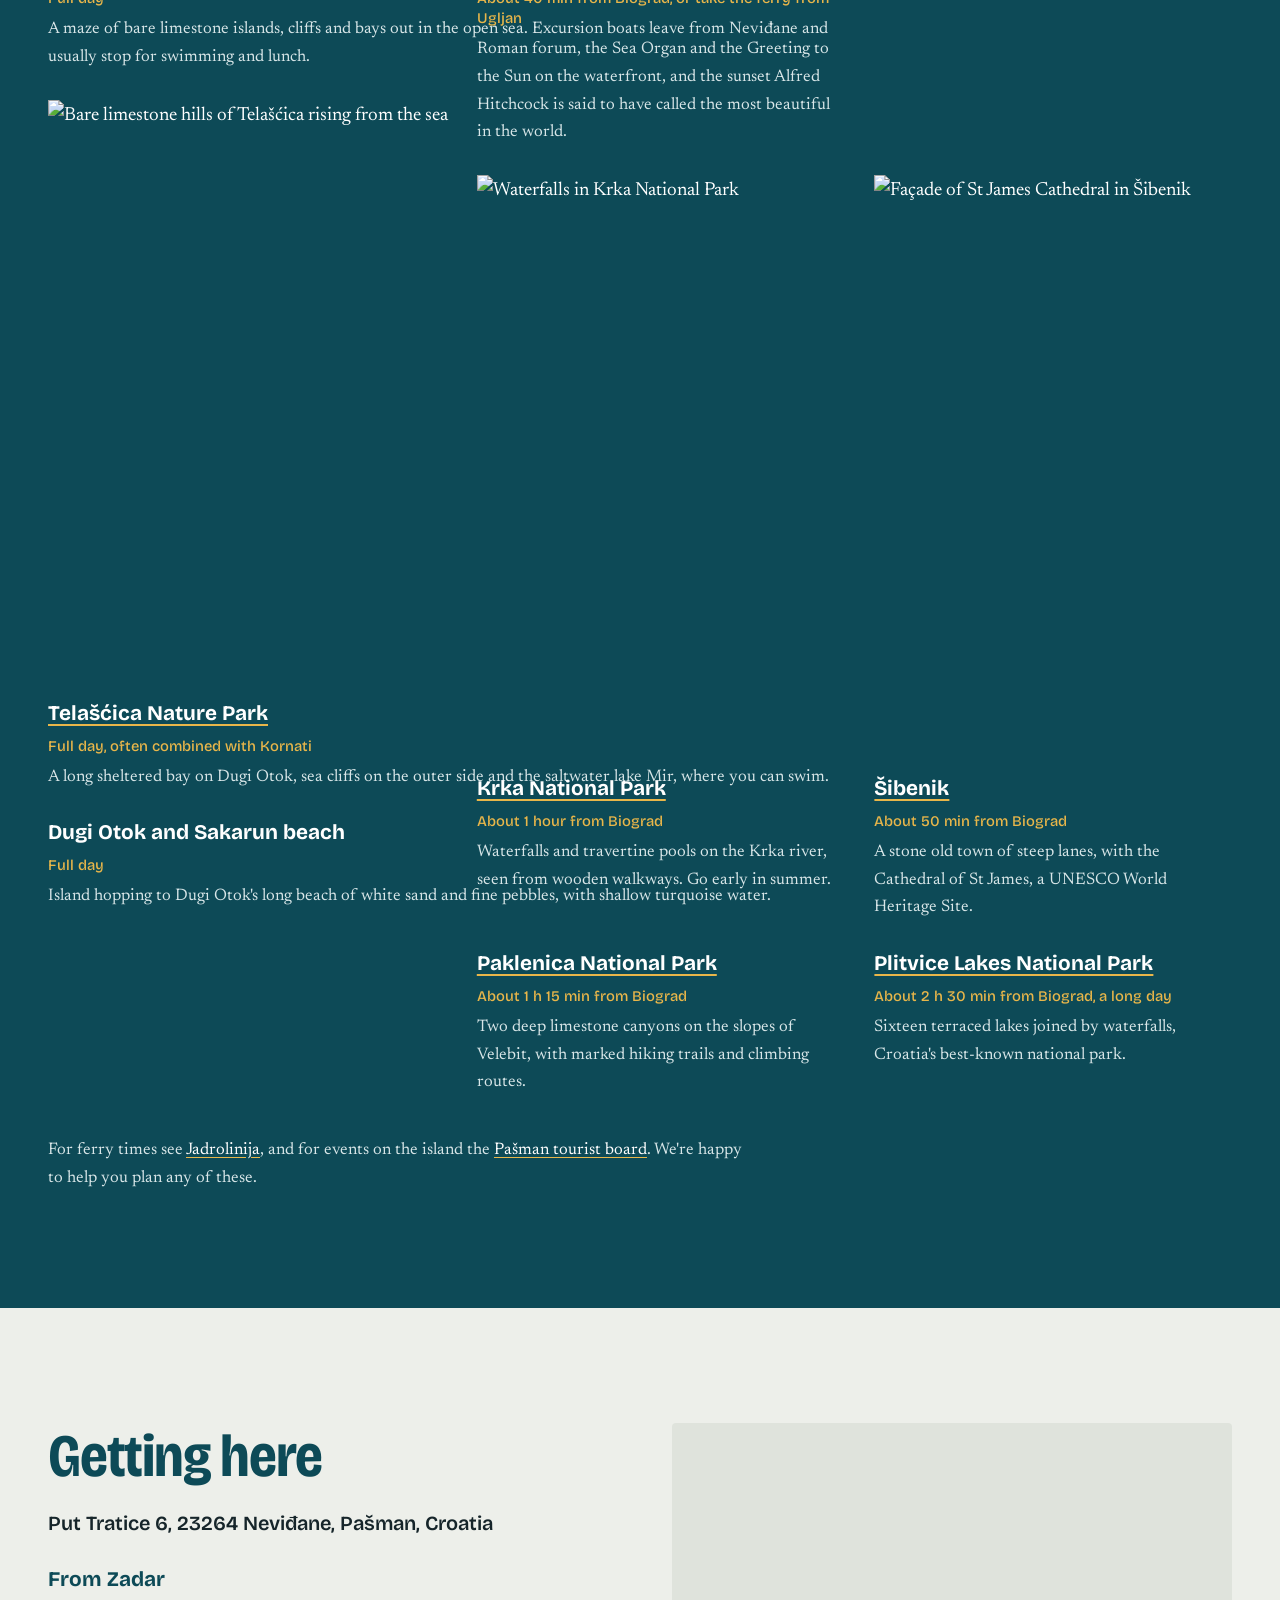
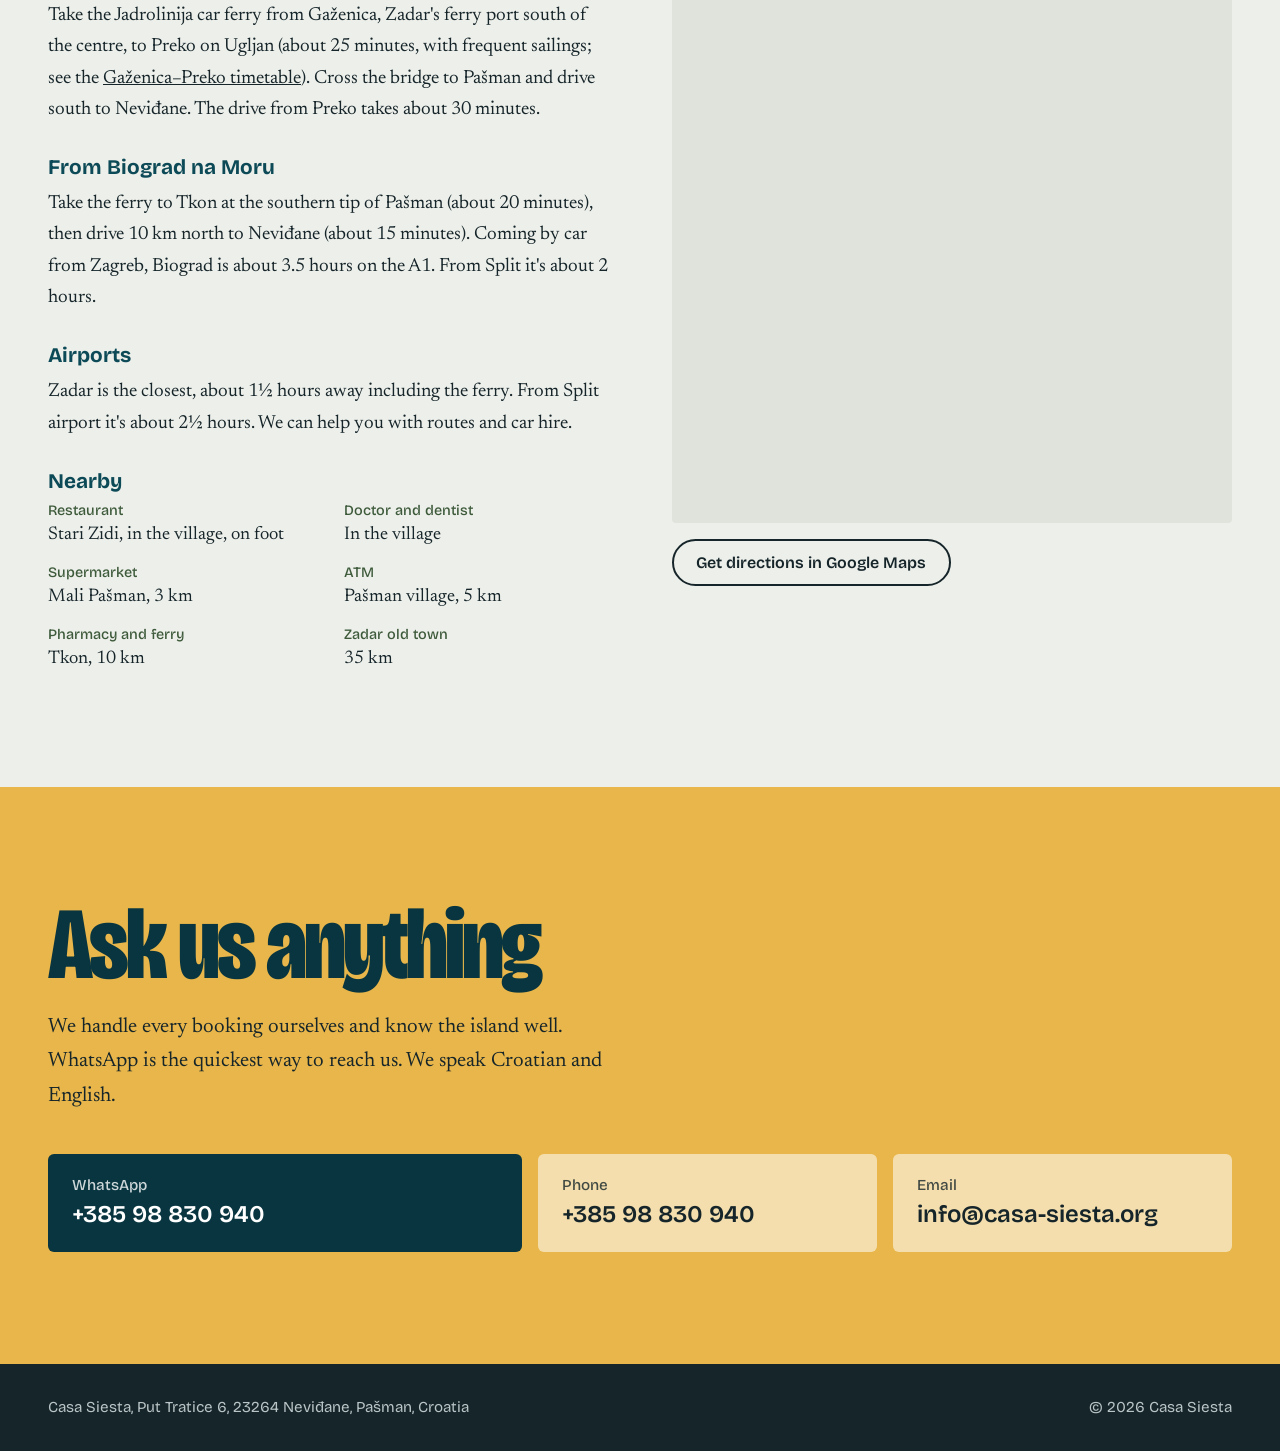
==== commit 7e5bd477: "More own photos: day trips, sailing, Brisa terrace, paddleboard - Day trips: sailing photo heading t" ====
--- a/docs/index.html
+++ b/docs/index.html
@@ -38,7 +38,7 @@
   <link rel="preconnect" href="https://fonts.googleapis.com">
   <link rel="preconnect" href="https://fonts.gstatic.com" crossorigin>
   <link href="https://fonts.googleapis.com/css2?family=Bricolage+Grotesque:opsz,wdth,wght@12..96,75..100,400..800&family=Newsreader:ital,opsz,wght@0,6..72,400..600;1,6..72,400&display=swap" rel="stylesheet">
-  <link rel="stylesheet" href="/styles.css?v=11">
+  <link rel="stylesheet" href="/styles.css?v=12">
   <script type="application/ld+json">
   {
     "@context": "https://schema.org",
@@ -217,6 +217,7 @@
             <img class="trio-main" src="/img/brisa/01.jpg" alt="Brisa's new kitchen with a black fridge" loading="lazy">
             <img src="/img/brisa/02-sm.jpg" alt="Kitchen with the door to the outside" loading="lazy">
             <img src="/img/brisa/03-sm.jpg" alt="Tall wooden wardrobe" loading="lazy">
+            <img src="/img/brisa/04-sm.jpg" alt="Shaded terrace under a vine and awning" loading="lazy">
           </div>
           <figcaption>More photos of Brisa are coming soon. Ask us on WhatsApp and we'll send you some.</figcaption>
         </figure>
@@ -280,7 +281,7 @@
           </div>
         </article>
         <article class="thing">
-          <img src="/img/island/beach.jpg" alt="Children playing in the clear, shallow water of the village beach" loading="lazy">
+          <img src="/img/island/paddleboard.jpg" alt="Paddleboarding in the bay near the house" loading="lazy">
           <div>
             <h3>The beach</h3>
             <p>The village beach is about 200 m from the house. The water is clear and shallow, good for swimming and snorkelling, and it's rarely busy. You can borrow our paddleboard and kayaks.</p>
@@ -336,6 +337,7 @@
         <div class="trips-groups">
           <div class="trip-group">
             <h4>By boat from the village port</h4>
+            <img class="trip-img" src="/img/trips/sailing.jpg" alt="Sailing in the Zadar archipelago" loading="lazy" width="800" height="600">
             <ul class="trip-list">
               <li>
                 <a href="https://www.np-kornati.hr/index.php?lang=en" target="_blank" rel="noopener">Kornati National Park</a>
@@ -343,6 +345,7 @@
                 <p>A maze of bare limestone islands, cliffs and bays out in the open sea. Excursion boats leave from Neviđane and usually stop for swimming and lunch.</p>
               </li>
               <li>
+                <img class="trip-img" src="/img/trips/telascica-hills.jpg" alt="Bare limestone hills of Telašćica rising from the sea" loading="lazy" width="800" height="600">
                 <a href="https://pp-telascica.hr/" target="_blank" rel="noopener">Telašćica Nature Park</a>
                 <span class="trip-meta">Full day, often combined with Kornati</span>
                 <p>A long sheltered bay on Dugi Otok, sea cliffs on the outer side and the saltwater lake Mir, where you can swim.</p>
@@ -358,6 +361,7 @@
             <h4>By car, via the ferry to Biograd</h4>
             <ul class="trip-list">
               <li>
+                <img class="trip-img" src="/img/trips/zadar.jpg" alt="Church of St Donatus and its bell tower in Zadar" loading="lazy" width="800" height="600">
                 <a href="https://zadar.travel/" target="_blank" rel="noopener">Zadar</a>
                 <span class="trip-meta">About 40 min from Biograd, or take the ferry from Ugljan</span>
                 <p>Roman forum, the Sea Organ and the Greeting to the Sun on the waterfront, and the sunset Alfred Hitchcock is said to have called the most beautiful in the world.</p>
@@ -368,11 +372,13 @@
                 <p>Croatia's largest natural lake and a bird reserve, with a flat cycling and walking path along the shore.</p>
               </li>
               <li>
+                <img class="trip-img" src="/img/trips/krka.jpg" alt="Waterfalls in Krka National Park" loading="lazy" width="800" height="600">
                 <a href="https://www.npkrka.hr/" target="_blank" rel="noopener">Krka National Park</a>
                 <span class="trip-meta">About 1 hour from Biograd</span>
                 <p>Waterfalls and travertine pools on the Krka river, seen from wooden walkways. Go early in summer.</p>
               </li>
               <li>
+                <img class="trip-img" src="/img/trips/sibenik.jpg" alt="Façade of St James Cathedral in Šibenik" loading="lazy" width="800" height="600">
                 <a href="https://www.visitsibenik.hr/en/" target="_blank" rel="noopener">Šibenik</a>
                 <span class="trip-meta">About 50 min from Biograd</span>
                 <p>A stone old town of steep lanes, with the Cathedral of St James, a UNESCO World Heritage Site.</p>
@@ -497,6 +503,6 @@
   ]
 }
   </script>
-  <script src="/script.js?v=11" defer></script>
+  <script src="/script.js?v=12" defer></script>
 </body>
 </html>
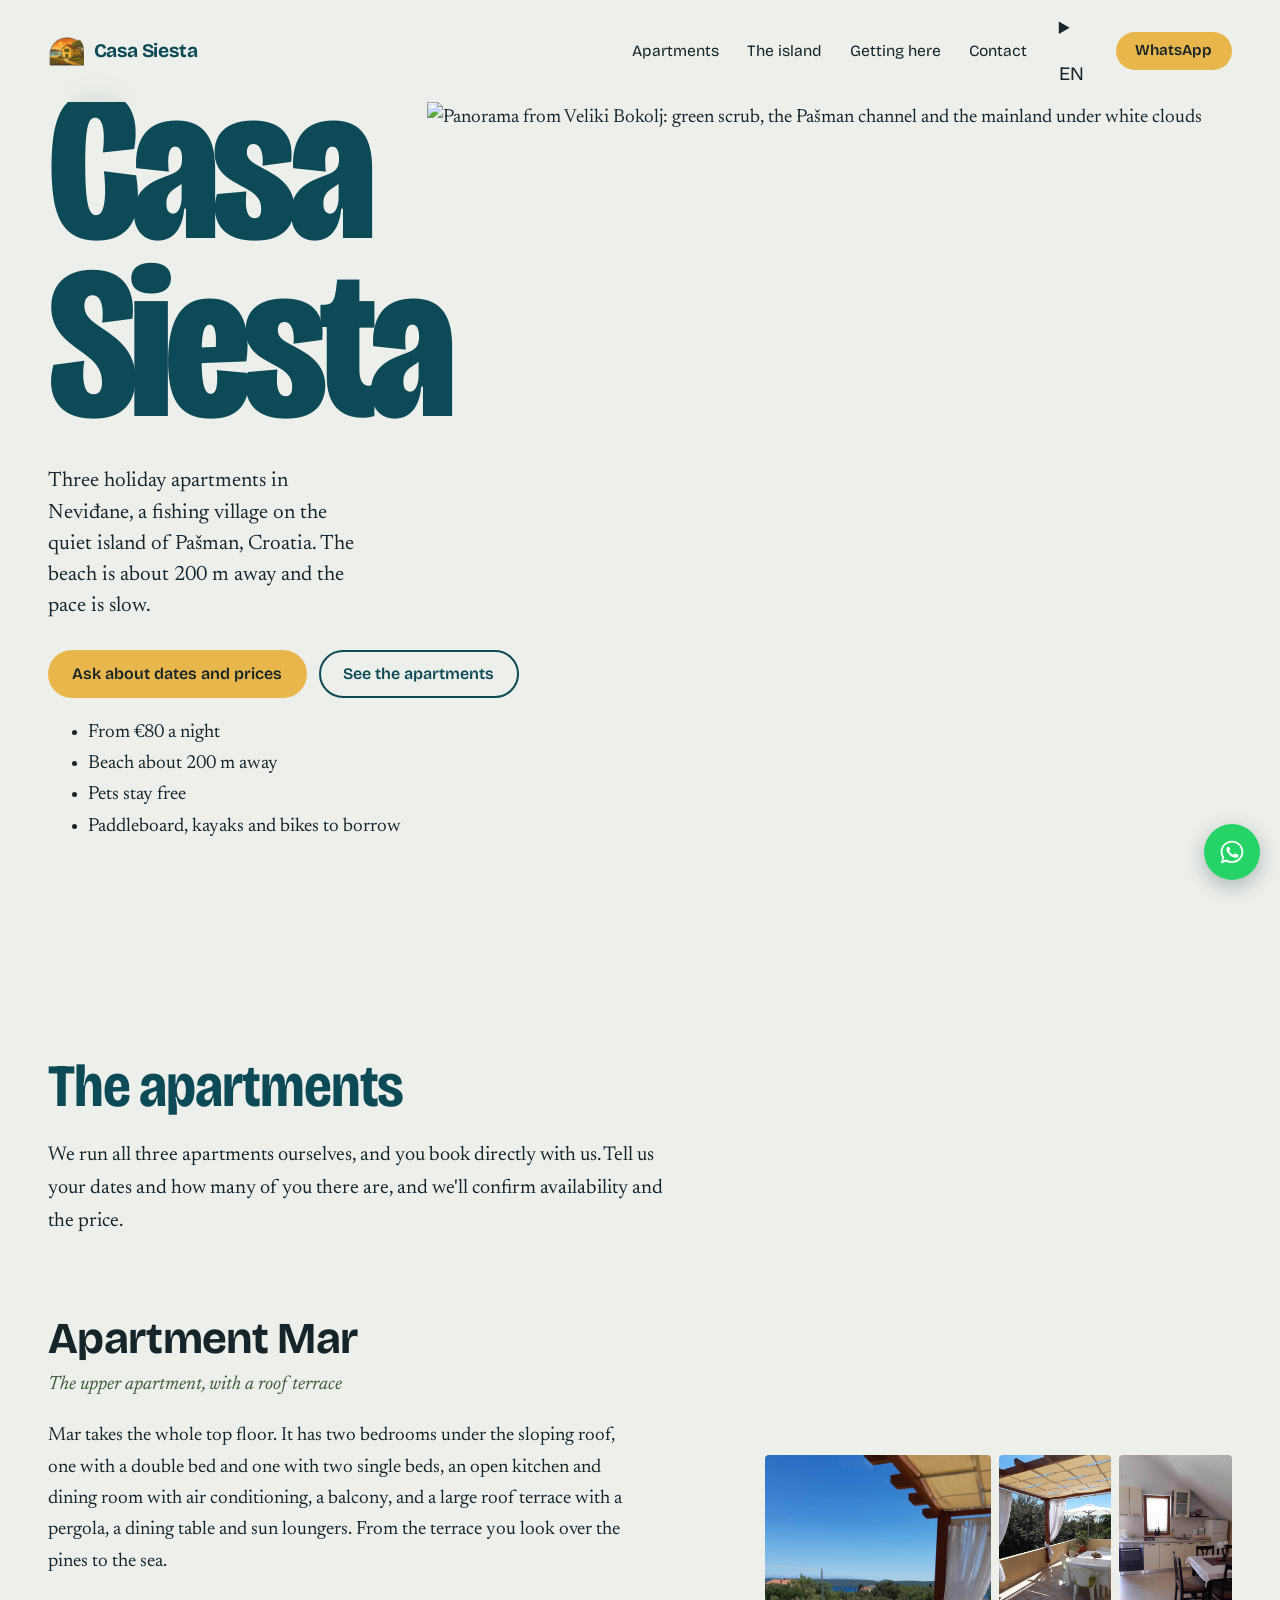
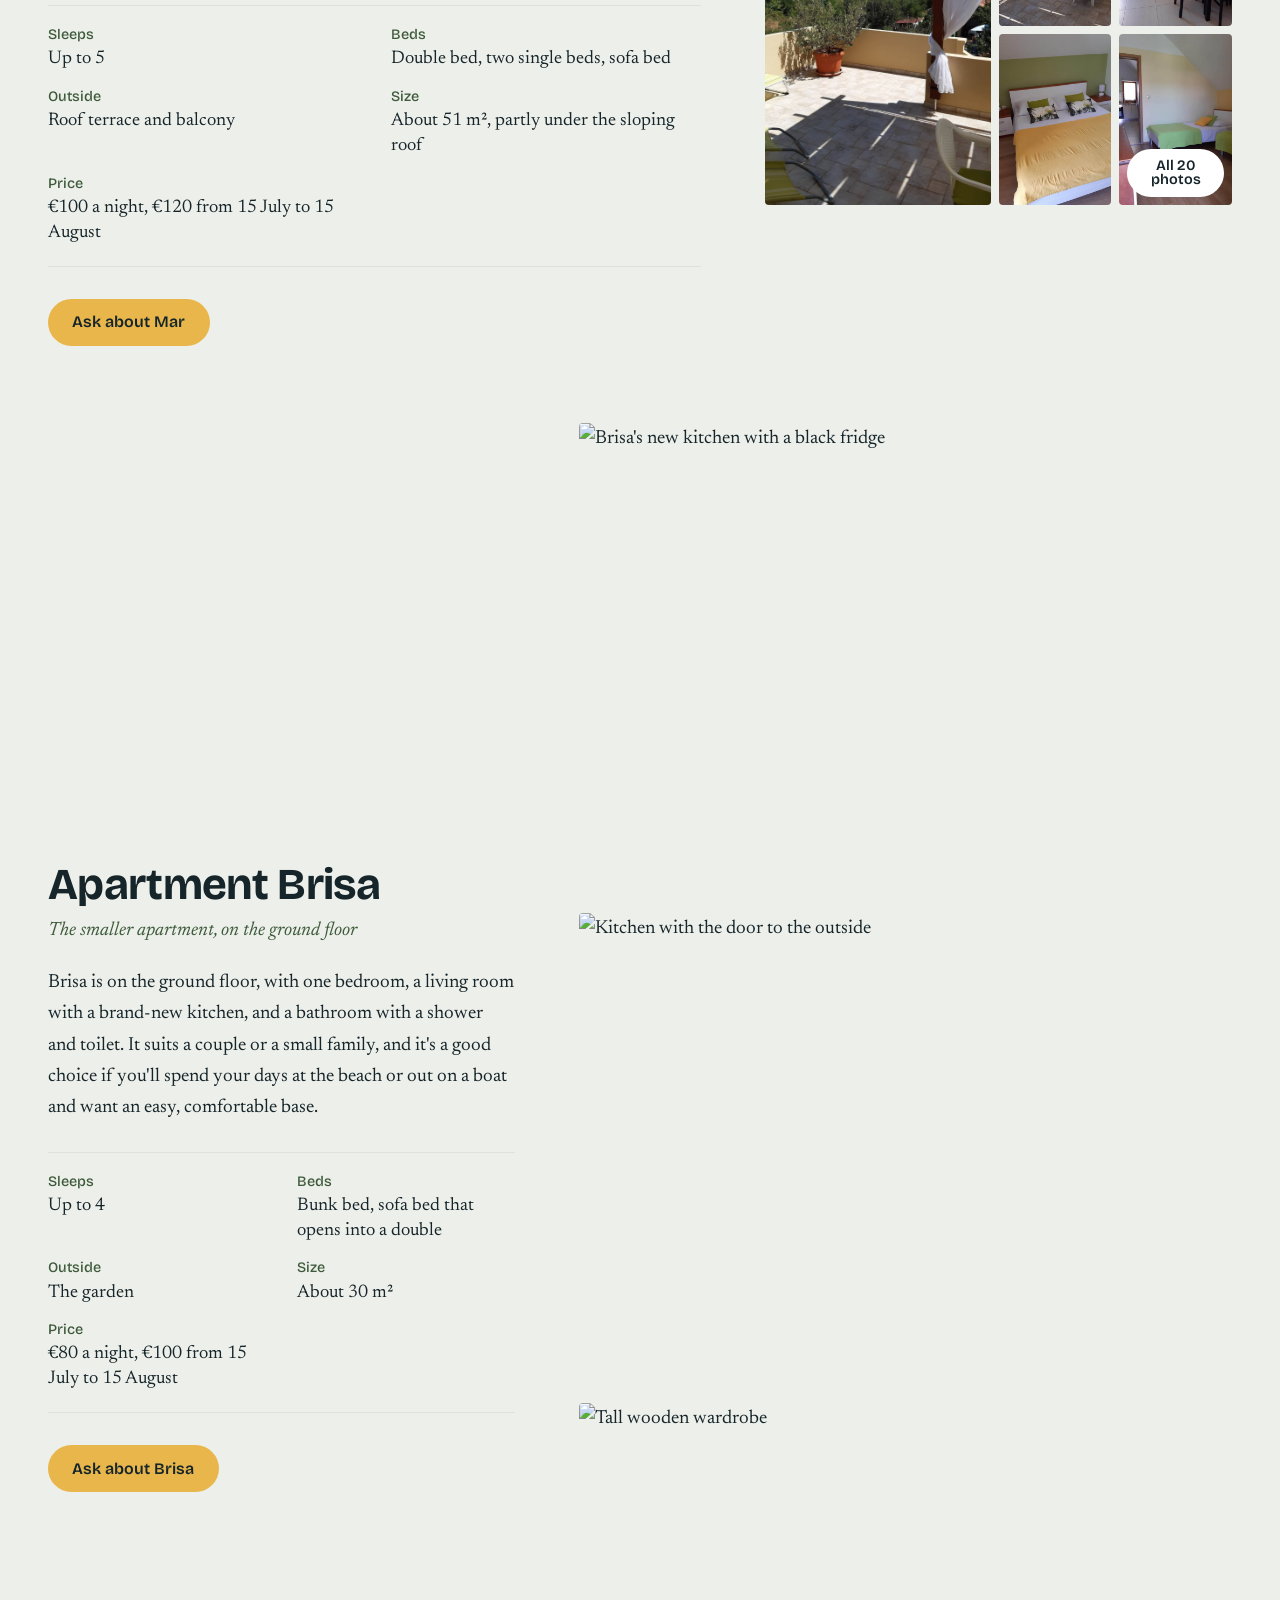
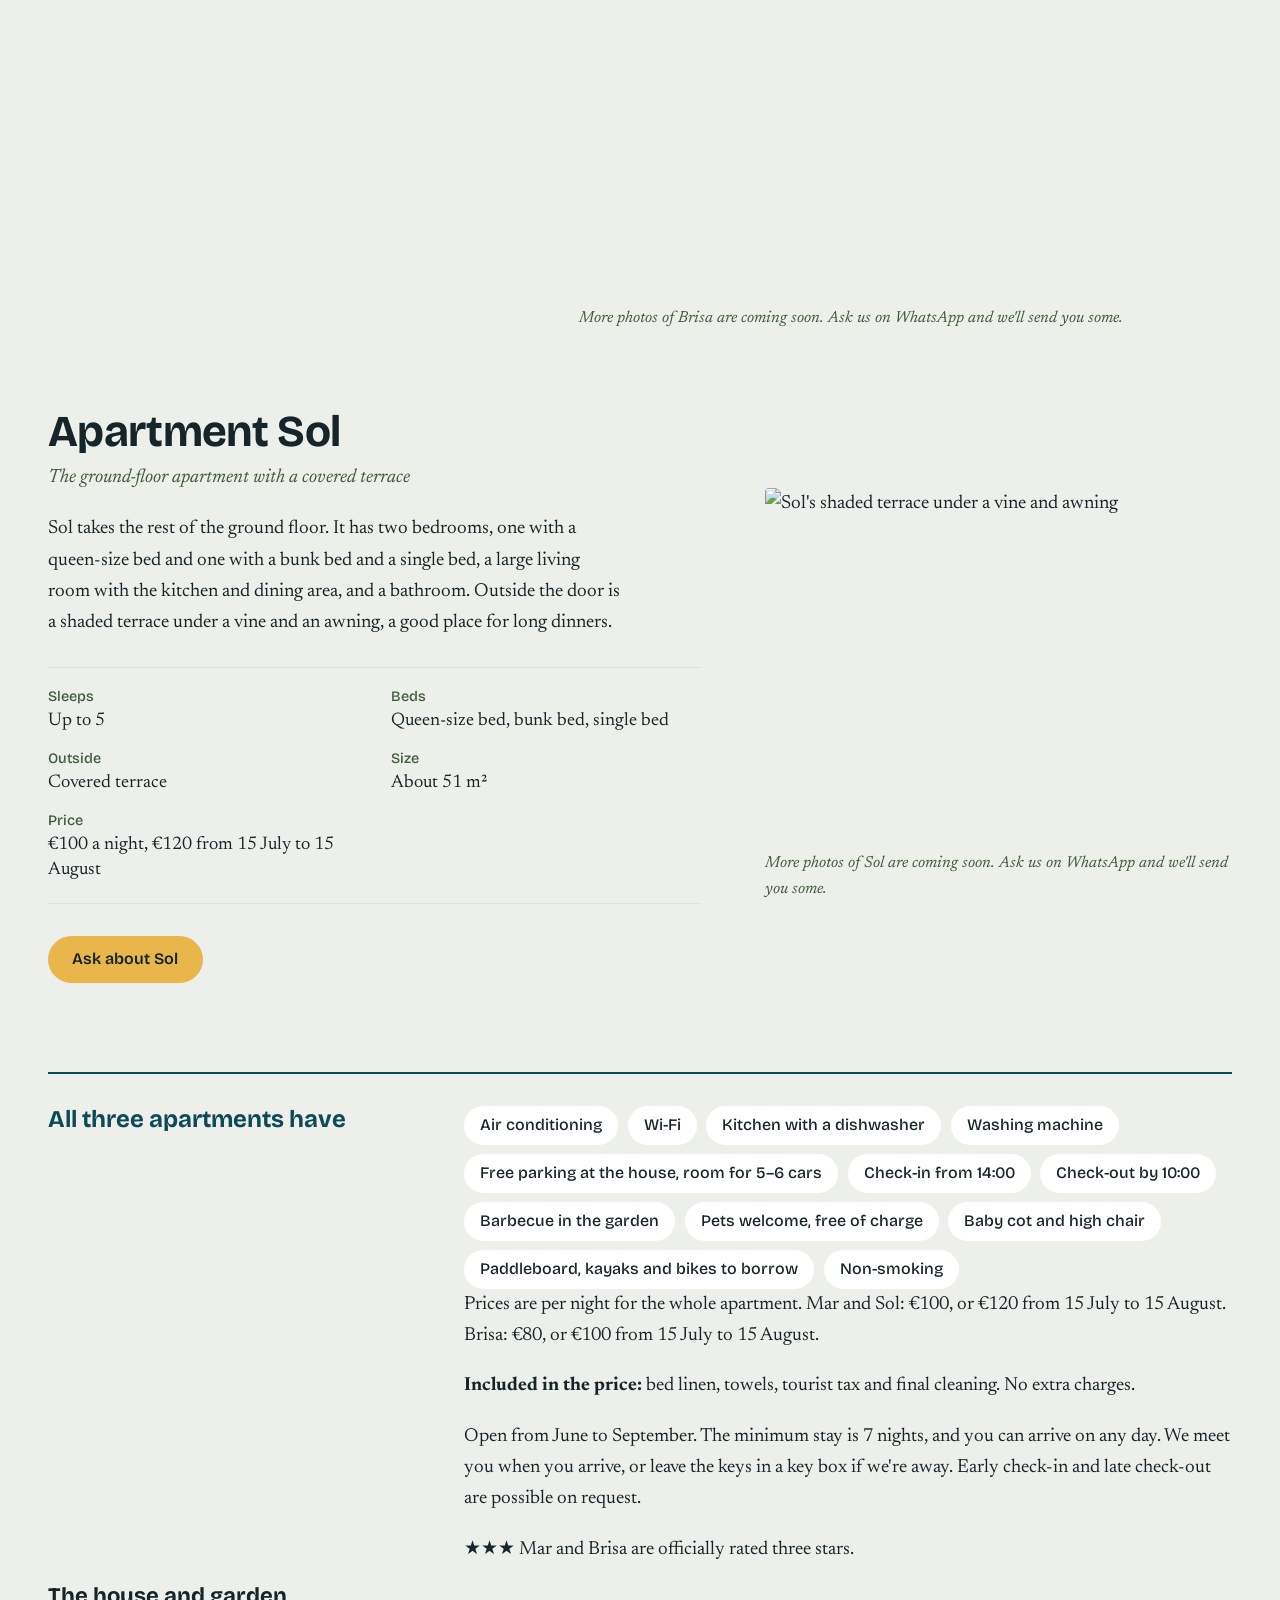
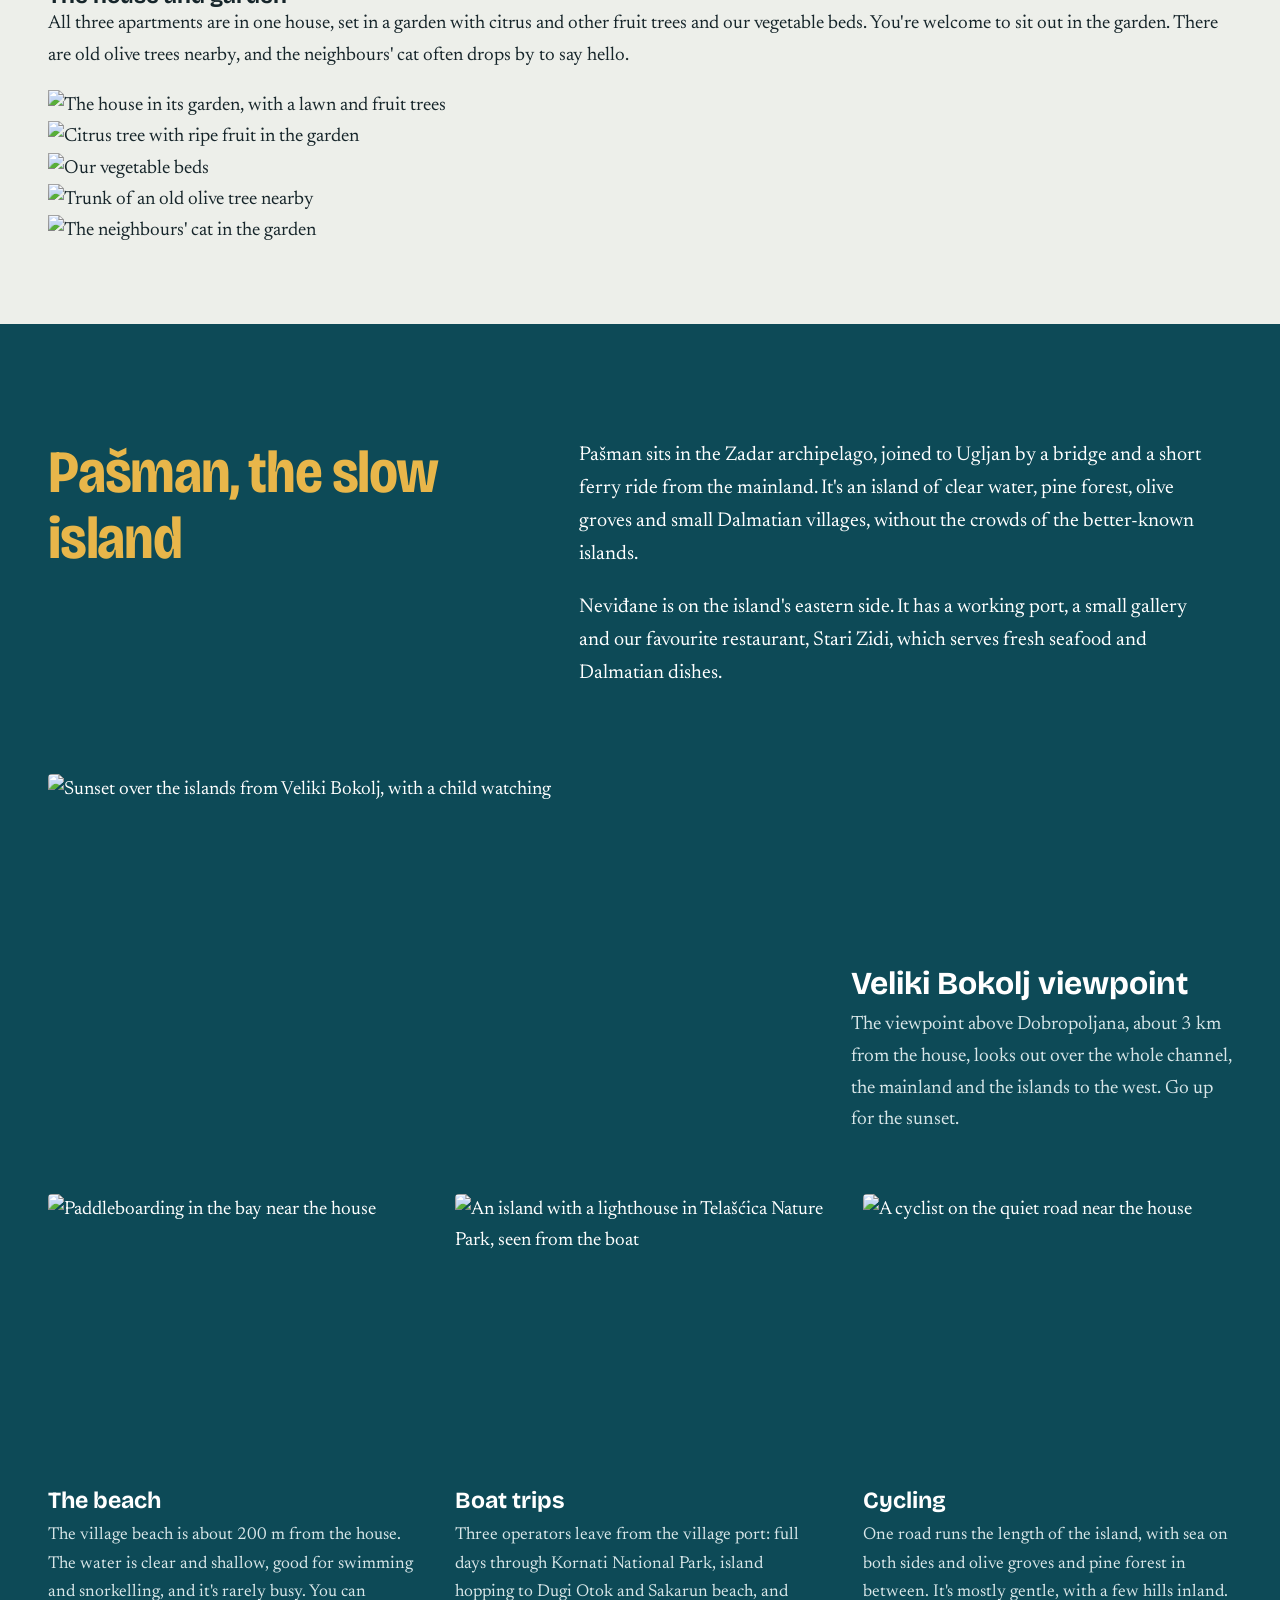
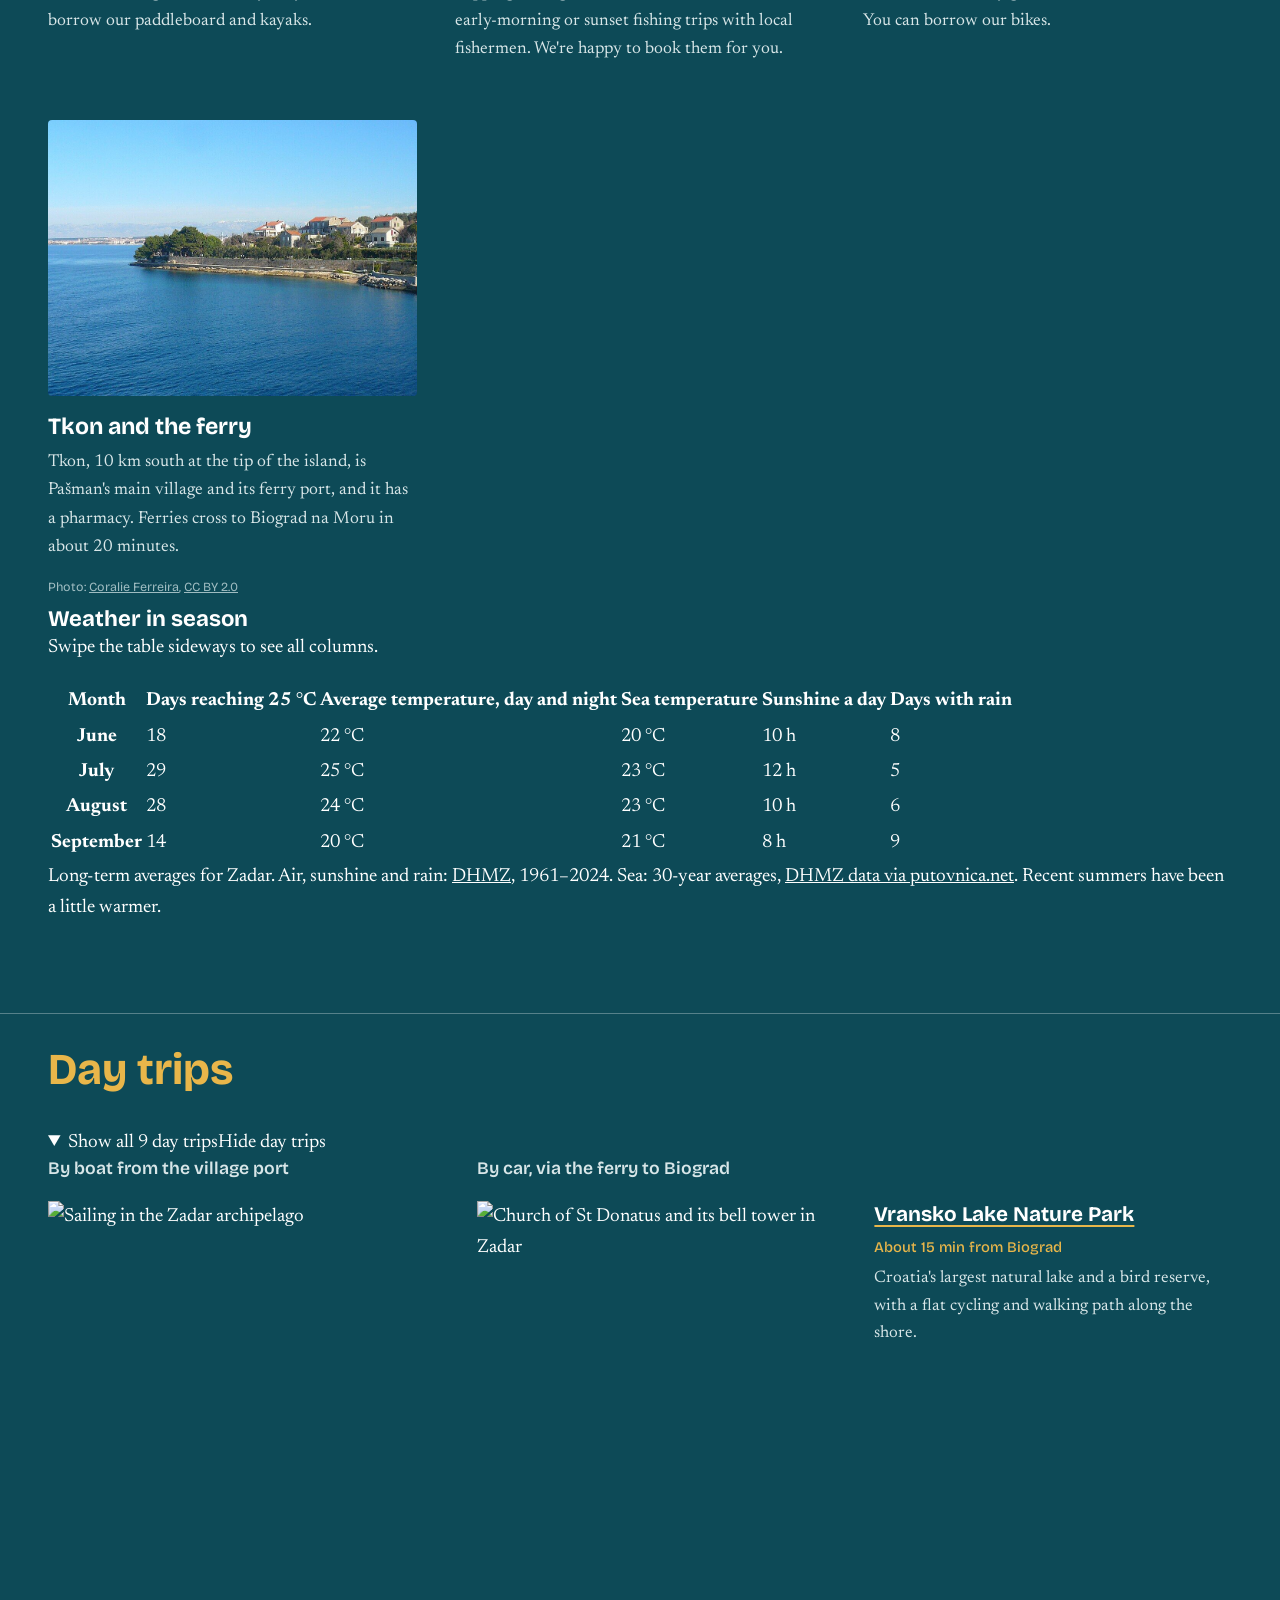
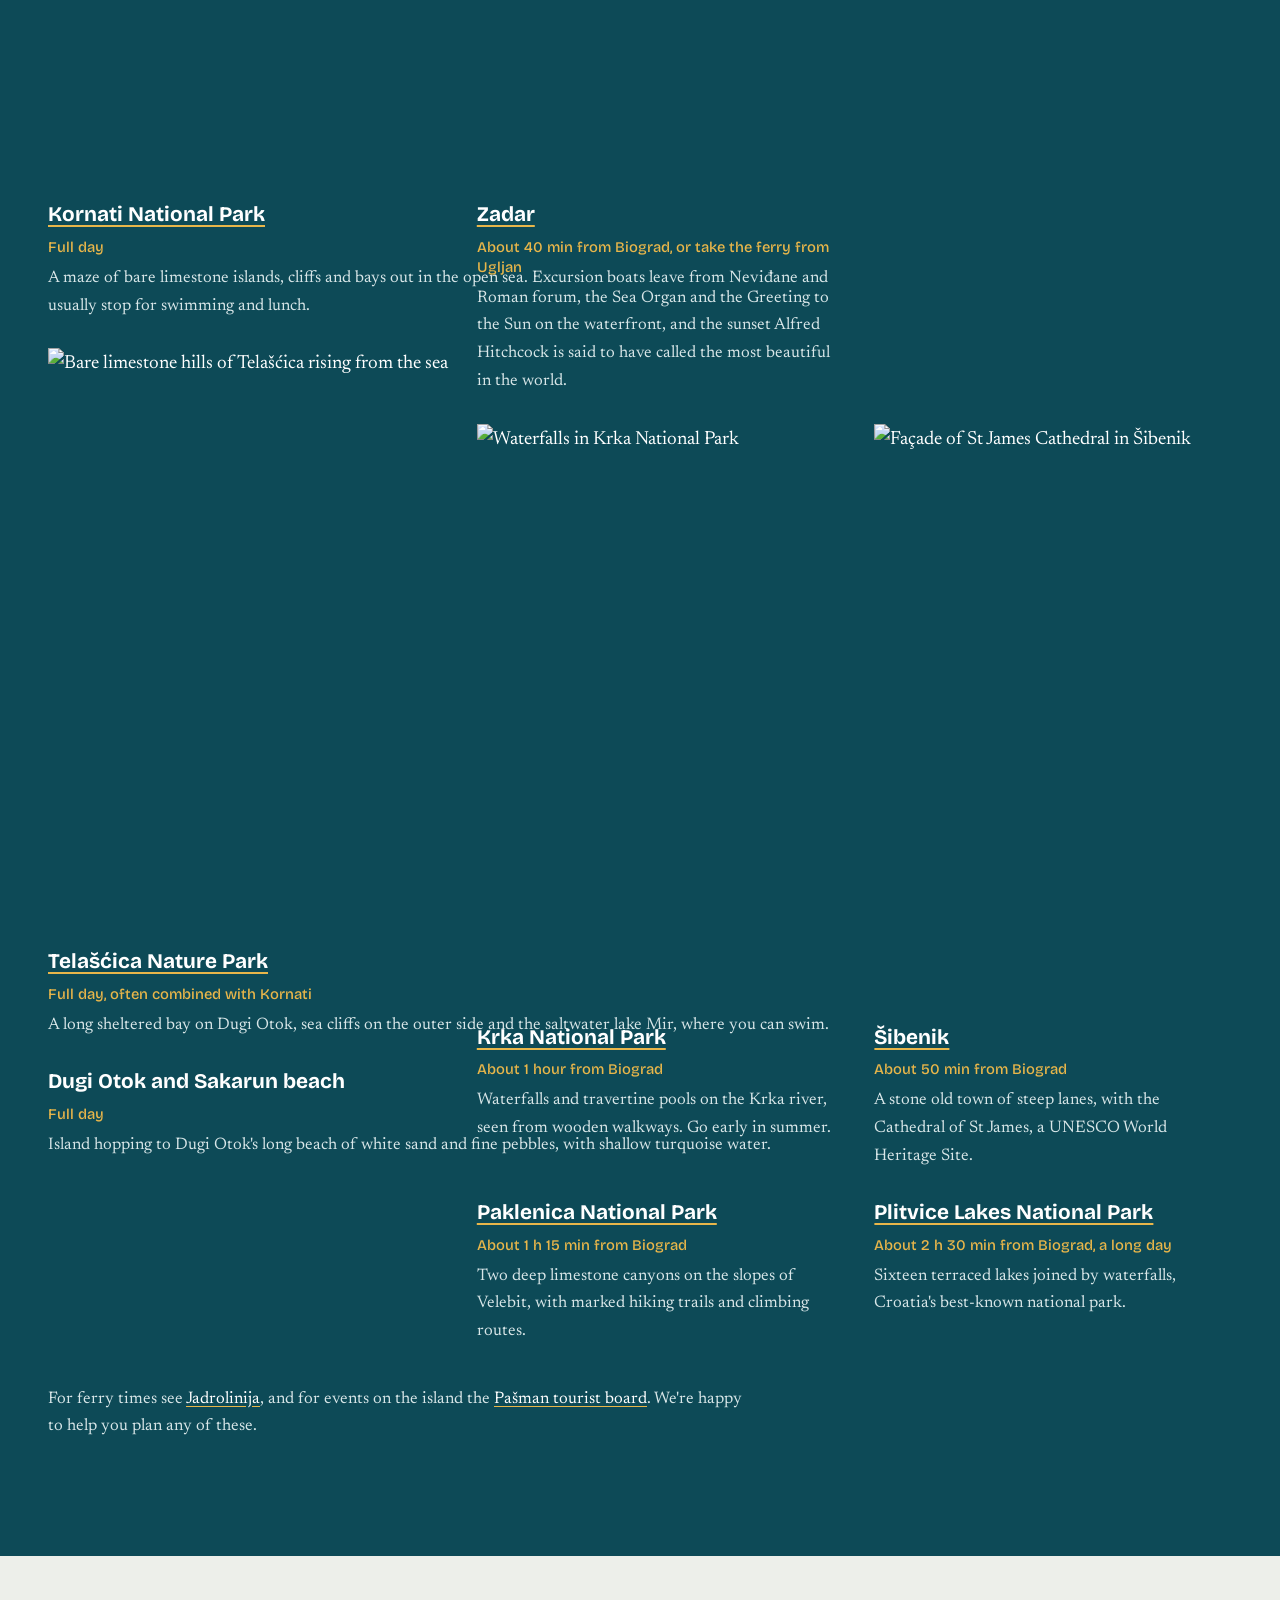
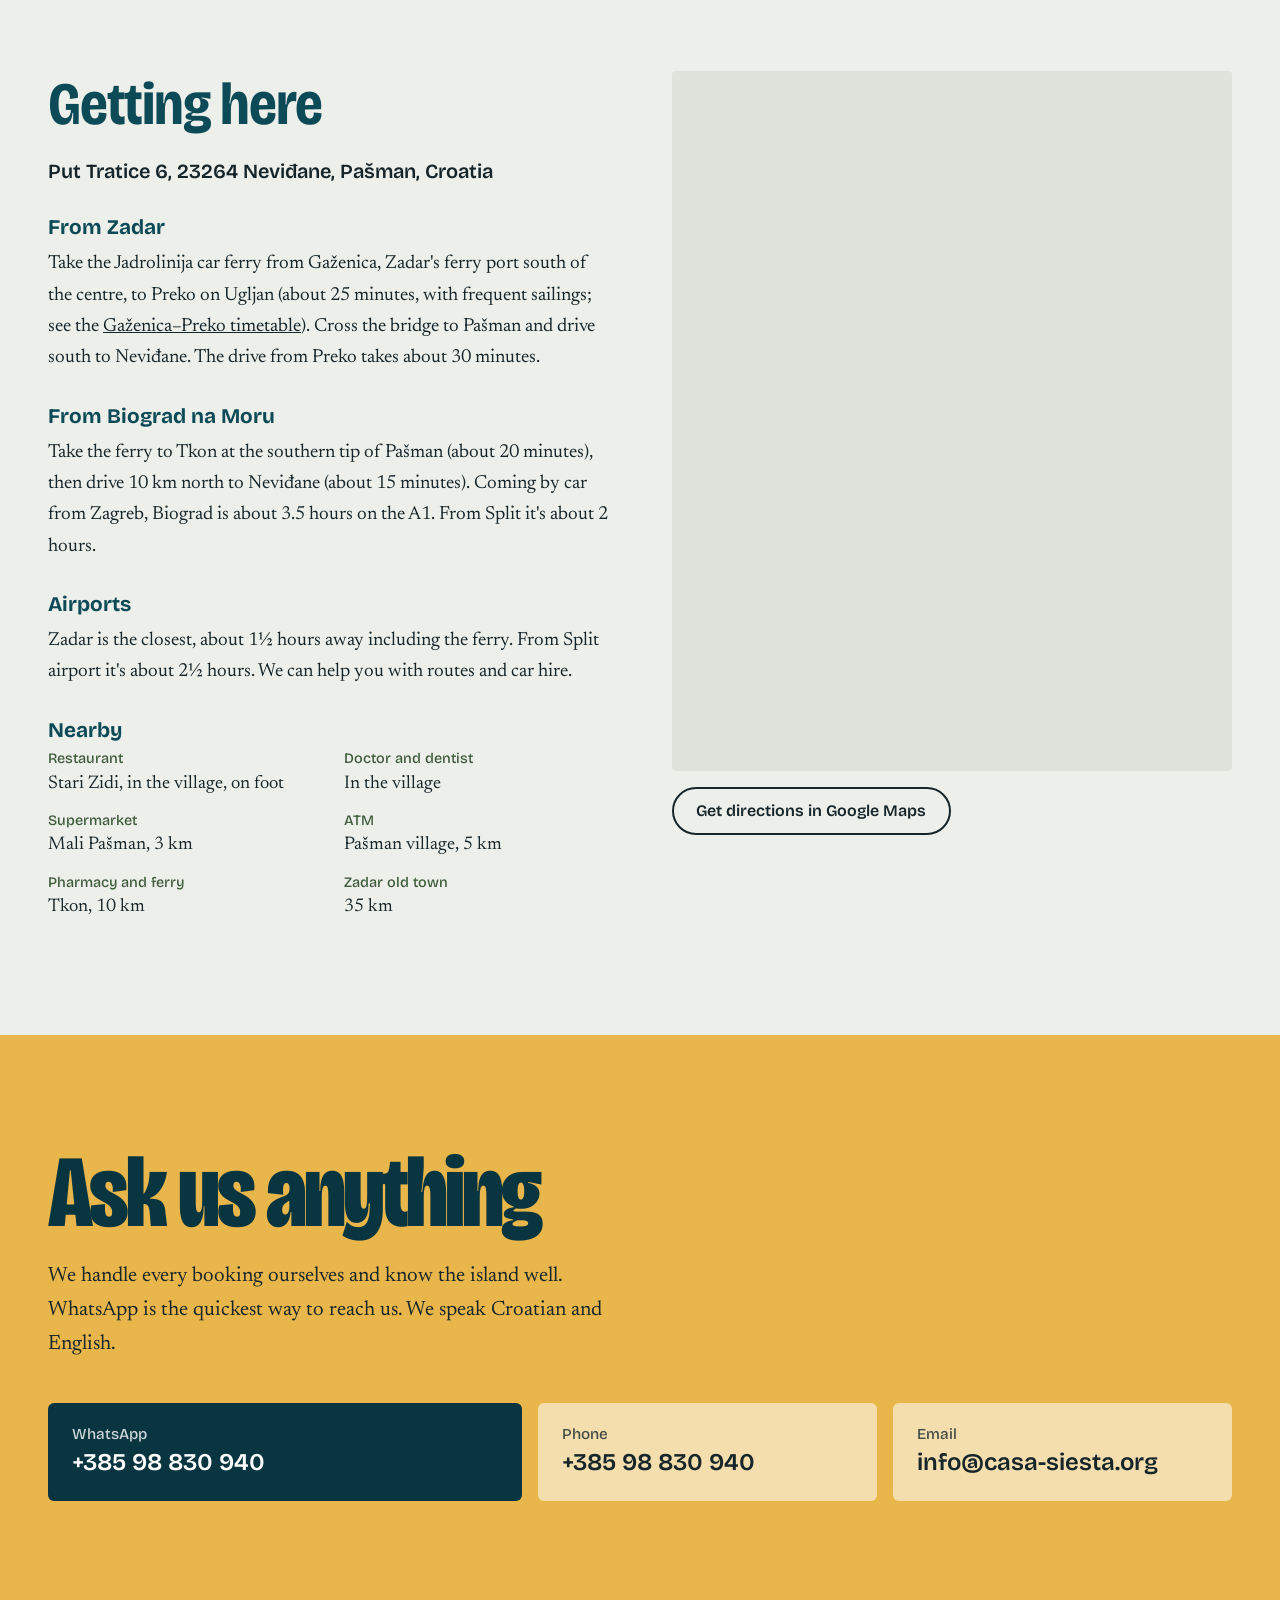
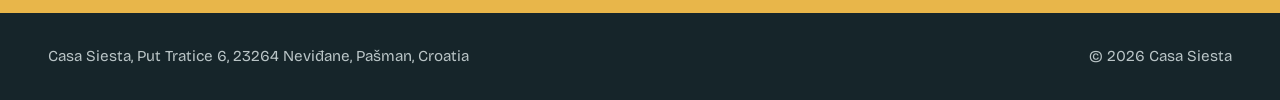
==== commit 91165b4b: "Add Apartment Sol; Brisa €80/€100; floor areas - New Sol section: two bedrooms (queen-size; bunk + s" ====
--- a/docs/index.html
+++ b/docs/index.html
@@ -4,7 +4,7 @@
   <meta charset="utf-8">
   <meta name="viewport" content="width=device-width, initial-scale=1">
   <title>Casa Siesta: holiday apartments in Neviđane, Pašman island, Croatia</title>
-  <meta name="description" content="Two family-run holiday apartments in Neviđane on Pašman island, Croatia. A sea-view roof terrace, a short walk to the beach, and no crowds. Message us on WhatsApp.">
+  <meta name="description" content="Three family-run holiday apartments in Neviđane on Pašman island, Croatia. A sea-view roof terrace, a short walk to the beach, and no crowds. Message us on WhatsApp.">
   <link rel="canonical" href="https://casa-siesta.org/">
   <link rel="alternate" hreflang="en" href="https://casa-siesta.org/">
   <link rel="alternate" hreflang="hr" href="https://casa-siesta.org/hr/">
@@ -16,7 +16,7 @@
   <link rel="alternate" hreflang="x-default" href="https://casa-siesta.org/">
   <meta property="og:locale" content="en_GB">
   <meta property="og:title" content="Casa Siesta, Pašman island">
-  <meta property="og:description" content="Two holiday apartments in a quiet Dalmatian village, a short walk from the sea.">
+  <meta property="og:description" content="Three holiday apartments in a quiet Dalmatian village, a short walk from the sea.">
   <meta property="og:type" content="website">
   <meta property="og:site_name" content="Casa Siesta">
   <meta property="og:url" content="https://casa-siesta.org/">
@@ -38,7 +38,7 @@
   <link rel="preconnect" href="https://fonts.googleapis.com">
   <link rel="preconnect" href="https://fonts.gstatic.com" crossorigin>
   <link href="https://fonts.googleapis.com/css2?family=Bricolage+Grotesque:opsz,wdth,wght@12..96,75..100,400..800&family=Newsreader:ital,opsz,wght@0,6..72,400..600;1,6..72,400&display=swap" rel="stylesheet">
-  <link rel="stylesheet" href="/styles.css?v=12">
+  <link rel="stylesheet" href="/styles.css?v=13">
   <script type="application/ld+json">
   {
     "@context": "https://schema.org",
@@ -119,7 +119,7 @@
       "longitude": 15.3455
     },
     "hasMap": "https://www.google.com/maps?cid=14389742535623081854",
-    "priceRange": "€100–€120 per night"
+    "priceRange": "€80–€120 per night"
   }
   </script>
 </head>
@@ -157,13 +157,13 @@
       <img class="hero-img" src="/img/hero-1600.jpg" srcset="/img/hero-800.jpg 800w, /img/hero-1200.jpg 1200w, /img/hero-1600.jpg 1600w, /img/hero.jpg 2400w" sizes="(max-width: 960px) 100vw, 67vw" alt="Panorama from Veliki Bokolj: green scrub, the Pašman channel and the mainland under white clouds" fetchpriority="high">
       <div class="hero-text">
         <h1 id="hero-title">Casa<br>Siesta</h1>
-        <p class="hero-lede">Two holiday apartments in Neviđane, a fishing village on the quiet island of Pašman, Croatia. The beach is about 200 m away and the pace is slow.</p>
+        <p class="hero-lede">Three holiday apartments in Neviđane, a fishing village on the quiet island of Pašman, Croatia. The beach is about 200 m away and the pace is slow.</p>
         <div class="hero-actions">
           <a class="btn btn-wa" href="https://wa.me/38598830940?text=Hi%2C%20I%27d%20like%20to%20ask%20about%20staying%20at%20Casa%20Siesta." target="_blank" rel="noopener">Ask about dates and prices</a>
           <a class="btn btn-ghost" href="#apartments">See the apartments</a>
         </div>
         <ul class="hero-perks">
-          <li>From €100 a night</li>
+          <li>From €80 a night</li>
           <li>Beach about 200 m away</li>
           <li>Pets stay free</li>
           <li>Paddleboard, kayaks and bikes to borrow</li>
@@ -174,7 +174,7 @@
     <section id="apartments" class="apartments" aria-labelledby="apartments-title">
       <div class="wrap">
         <h2 id="apartments-title" class="section-title">The apartments</h2>
-        <p class="section-intro">We run both apartments ourselves, and you book directly with us. Tell us your dates and how many of you there are, and we'll confirm availability and the price.</p>
+        <p class="section-intro">We run all three apartments ourselves, and you book directly with us. Tell us your dates and how many of you there are, and we'll confirm availability and the price.</p>
       </div>
 
       <article class="apt" aria-labelledby="mar-title">
@@ -186,6 +186,7 @@
             <div><dt>Sleeps</dt><dd>Up to 5</dd></div>
             <div><dt>Beds</dt><dd>Double bed, two single beds, sofa bed</dd></div>
             <div><dt>Outside</dt><dd>Roof terrace and balcony</dd></div>
+            <div><dt>Size</dt><dd>About 51 m², partly under the sloping roof</dd></div>
             <div><dt>Price</dt><dd>€100 a night, €120 from 15 July to 15 August</dd></div>
           </dl>
           <a class="btn btn-wa" href="https://wa.me/38598830940?text=Hi%2C%20I%27d%20like%20to%20ask%20about%20Apartment%20Mar." target="_blank" rel="noopener">Ask about Mar</a>
@@ -203,12 +204,13 @@
         <div class="apt-body">
           <h3 id="brisa-title">Apartment Brisa</h3>
           <p class="apt-sub">The smaller apartment, on the ground floor</p>
-          <p>Brisa is on the ground floor, with one bedroom, a living room with a brand-new kitchen, a bathroom and a separate toilet. It suits a couple or a small family, and it's a good choice if you'll spend your days at the beach or out on a boat and want an easy, comfortable base.</p>
+          <p>Brisa is on the ground floor, with one bedroom, a living room with a brand-new kitchen, and a bathroom with a shower and toilet. It suits a couple or a small family, and it's a good choice if you'll spend your days at the beach or out on a boat and want an easy, comfortable base.</p>
           <dl class="facts">
             <div><dt>Sleeps</dt><dd>Up to 4</dd></div>
             <div><dt>Beds</dt><dd>Bunk bed, sofa bed that opens into a double</dd></div>
             <div><dt>Outside</dt><dd>The garden</dd></div>
-            <div><dt>Price</dt><dd>€100 a night, €120 from 15 July to 15 August</dd></div>
+            <div><dt>Size</dt><dd>About 30 m²</dd></div>
+            <div><dt>Price</dt><dd>€80 a night, €100 from 15 July to 15 August</dd></div>
           </dl>
           <a class="btn btn-wa" href="https://wa.me/38598830940?text=Hi%2C%20I%27d%20like%20to%20ask%20about%20Apartment%20Brisa." target="_blank" rel="noopener">Ask about Brisa</a>
         </div>
@@ -217,15 +219,34 @@
             <img class="trio-main" src="/img/brisa/01.jpg" alt="Brisa's new kitchen with a black fridge" loading="lazy">
             <img src="/img/brisa/02-sm.jpg" alt="Kitchen with the door to the outside" loading="lazy">
             <img src="/img/brisa/03-sm.jpg" alt="Tall wooden wardrobe" loading="lazy">
-            <img src="/img/brisa/04-sm.jpg" alt="Shaded terrace under a vine and awning" loading="lazy">
           </div>
           <figcaption>More photos of Brisa are coming soon. Ask us on WhatsApp and we'll send you some.</figcaption>
         </figure>
       </article>
 
+      <article class="apt" aria-labelledby="sol-title">
+        <div class="apt-body">
+          <h3 id="sol-title">Apartment Sol</h3>
+          <p class="apt-sub">The ground-floor apartment with a covered terrace</p>
+          <p>Sol takes the rest of the ground floor. It has two bedrooms, one with a queen-size bed and one with a bunk bed and a single bed, a large living room with the kitchen and dining area, and a bathroom. Outside the door is a shaded terrace under a vine and an awning, a good place for long dinners.</p>
+          <dl class="facts">
+            <div><dt>Sleeps</dt><dd>Up to 5</dd></div>
+            <div><dt>Beds</dt><dd>Queen-size bed, bunk bed, single bed</dd></div>
+            <div><dt>Outside</dt><dd>Covered terrace</dd></div>
+            <div><dt>Size</dt><dd>About 51 m²</dd></div>
+            <div><dt>Price</dt><dd>€100 a night, €120 from 15 July to 15 August</dd></div>
+          </dl>
+          <a class="btn btn-wa" href="https://wa.me/38598830940?text=Hi%2C%20I%27d%20like%20to%20ask%20about%20Apartment%20Sol." target="_blank" rel="noopener">Ask about Sol</a>
+        </div>
+        <figure class="apt-single">
+          <img src="/img/sol/terrace.jpg" alt="Sol's shaded terrace under a vine and awning" loading="lazy">
+          <figcaption>More photos of Sol are coming soon. Ask us on WhatsApp and we'll send you some.</figcaption>
+        </figure>
+      </article>
+
       <div class="wrap">
         <div class="both">
-          <h3>Both apartments have</h3>
+          <h3>All three apartments have</h3>
           <div>
             <ul class="amenities">
               <li>Air conditioning</li>
@@ -241,16 +262,16 @@
               <li>Paddleboard, kayaks and bikes to borrow</li>
               <li>Non-smoking</li>
             </ul>
-            <p class="prices">Prices are per night for the whole apartment, the same for Mar and Brisa: €100, or €120 from 15 July to 15 August.</p>
+            <p class="prices">Prices are per night for the whole apartment. Mar and Sol: €100, or €120 from 15 July to 15 August. Brisa: €80, or €100 from 15 July to 15 August.</p>
             <p class="included"><strong>Included in the price:</strong> bed linen, towels, tourist tax and final cleaning. No extra charges.</p>
             <p class="season">Open from June to September. The minimum stay is 7 nights, and you can arrive on any day. We meet you when you arrive, or leave the keys in a key box if we're away. Early check-in and late check-out are possible on request.</p>
-            <p class="stars"><span aria-hidden="true">★★★</span> Both apartments are officially rated three stars.</p>
+            <p class="stars"><span aria-hidden="true">★★★</span> Mar and Brisa are officially rated three stars.</p>
           </div>
         </div>
         <div class="garden">
           <h3>The house and garden</h3>
           <div>
-            <p>Both apartments are in one house, set in a garden with citrus and other fruit trees and our vegetable beds. You're welcome to sit out in the garden. There are old olive trees nearby, and the neighbours' cat often drops by to say hello.</p>
+            <p>All three apartments are in one house, set in a garden with citrus and other fruit trees and our vegetable beds. You're welcome to sit out in the garden. There are old olive trees nearby, and the neighbours' cat often drops by to say hello.</p>
             <div class="garden-photos">
               <img class="gp-main" src="/img/garden/house.jpg" alt="The house in its garden, with a lawn and fruit trees" loading="lazy">
               <img src="/img/garden/citrus.jpg" alt="Citrus tree with ripe fruit in the garden" loading="lazy">
@@ -503,6 +524,6 @@
   ]
 }
   </script>
-  <script src="/script.js?v=12" defer></script>
+  <script src="/script.js?v=13" defer></script>
 </body>
 </html>
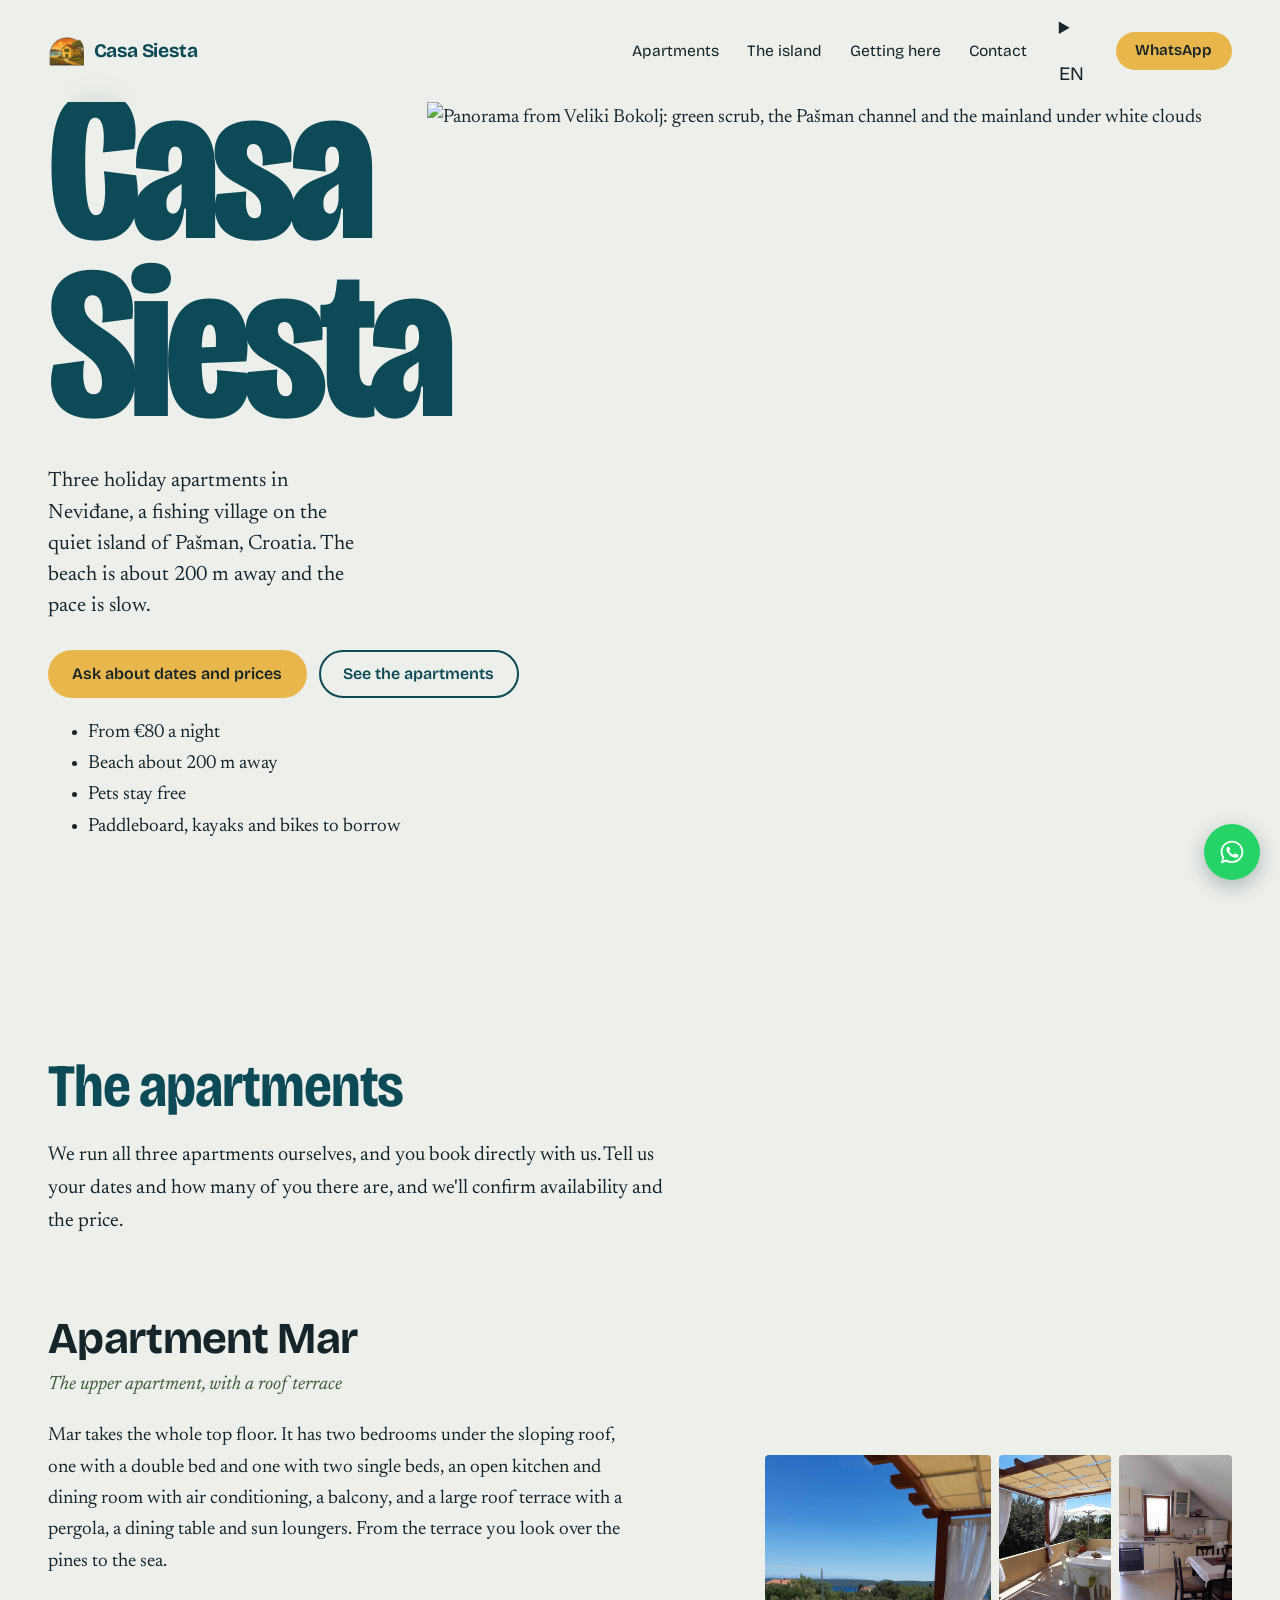
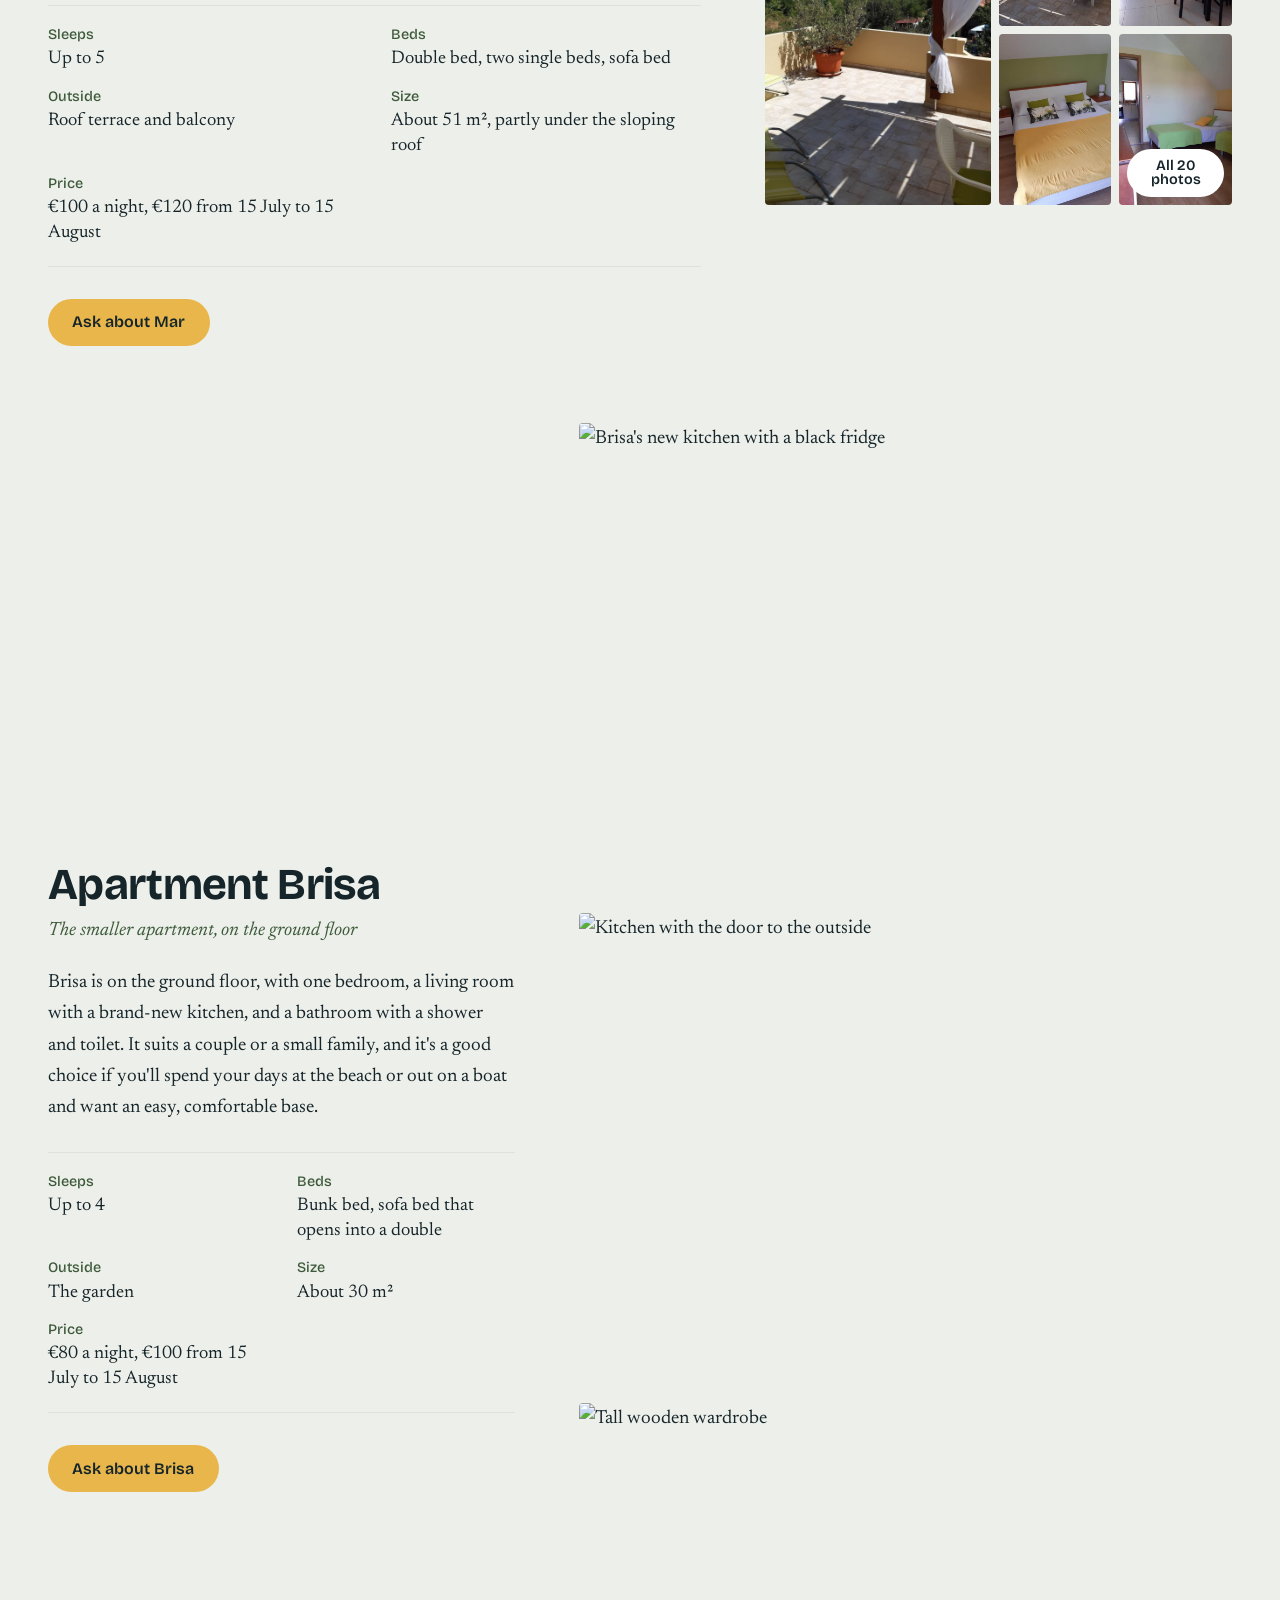
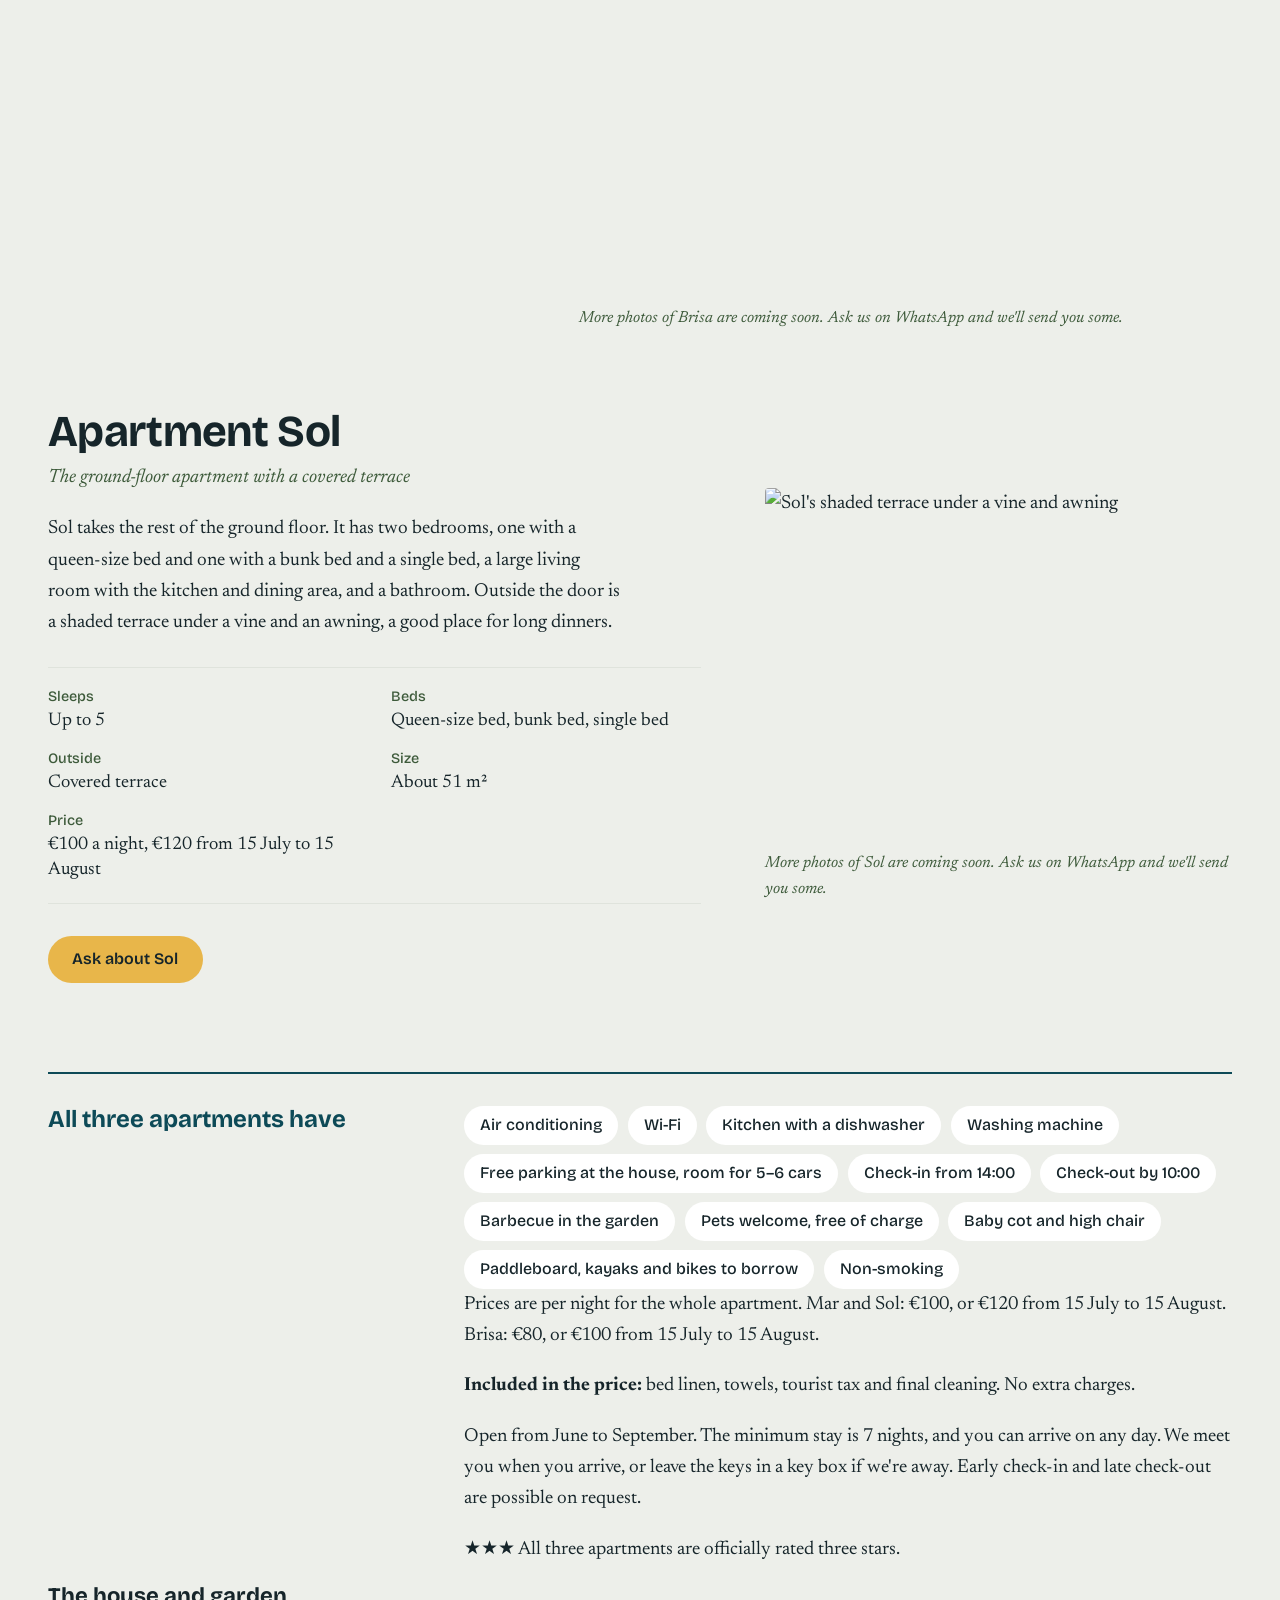
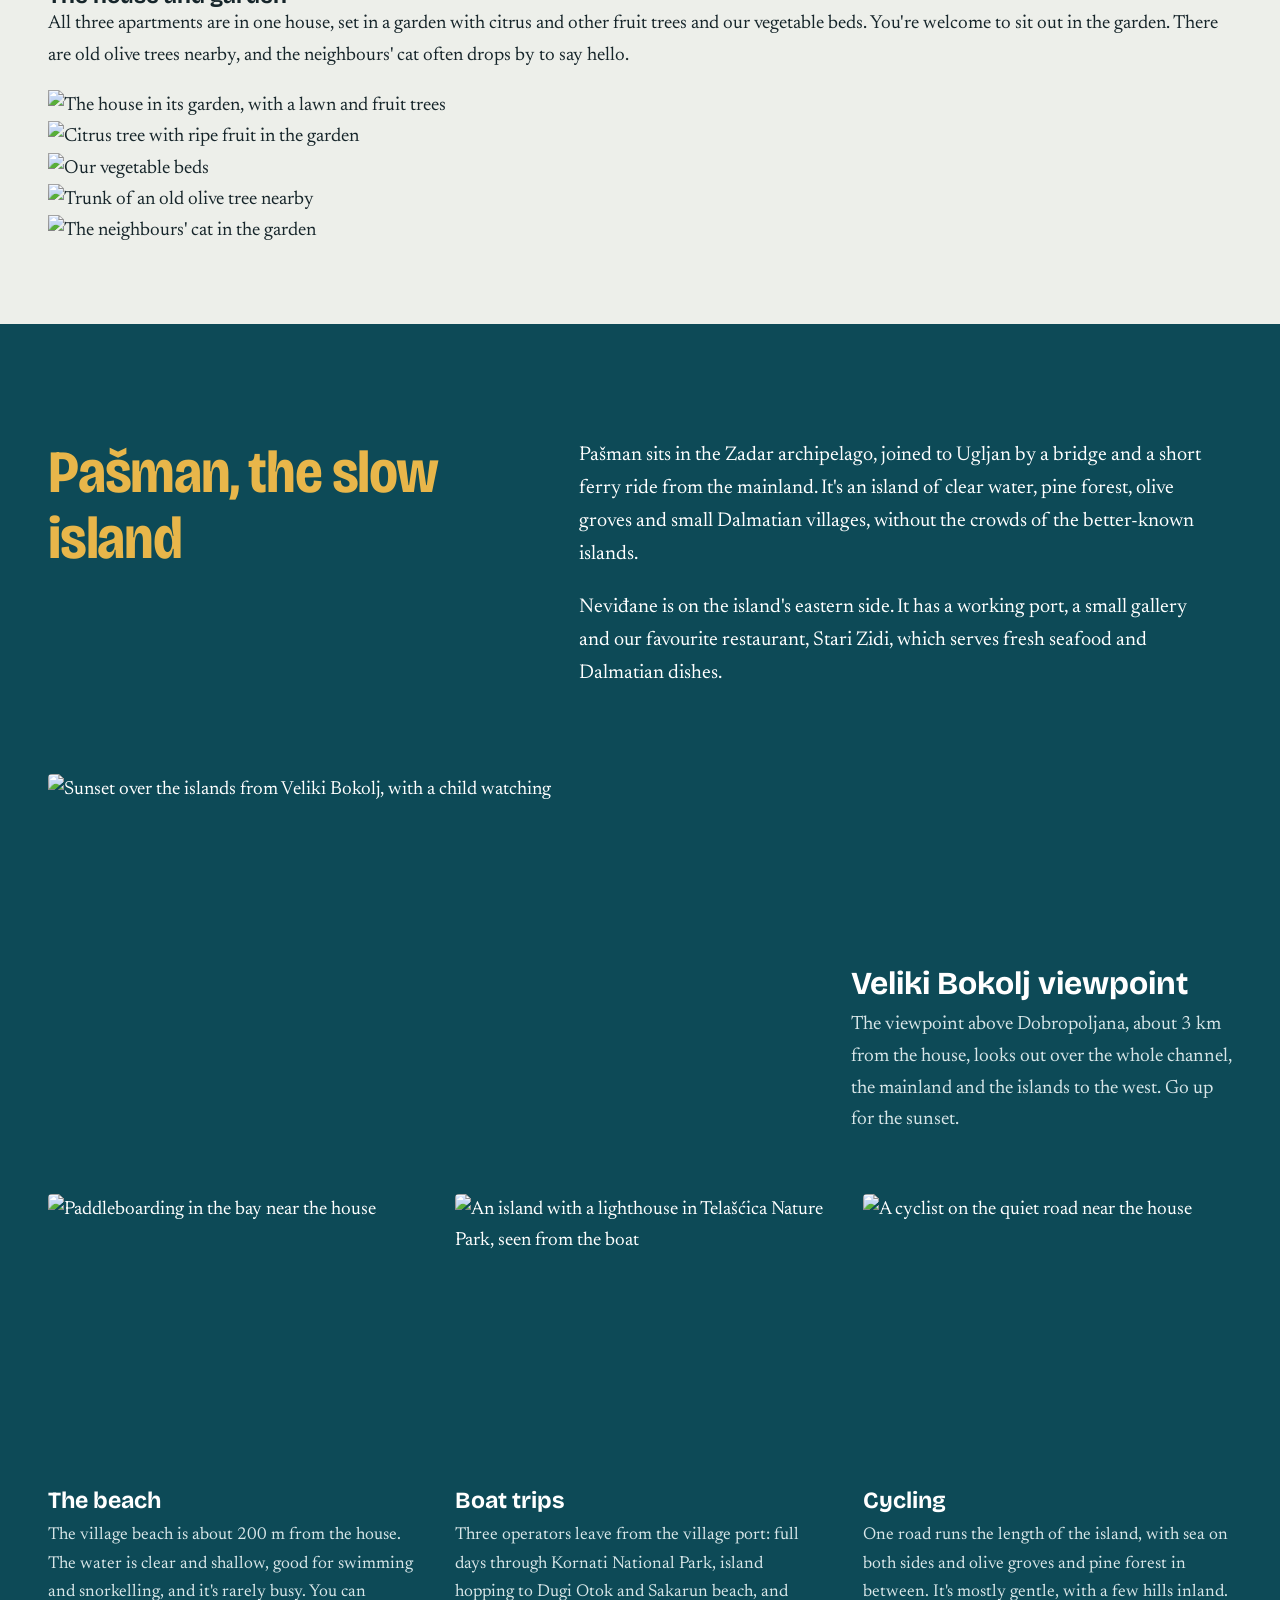
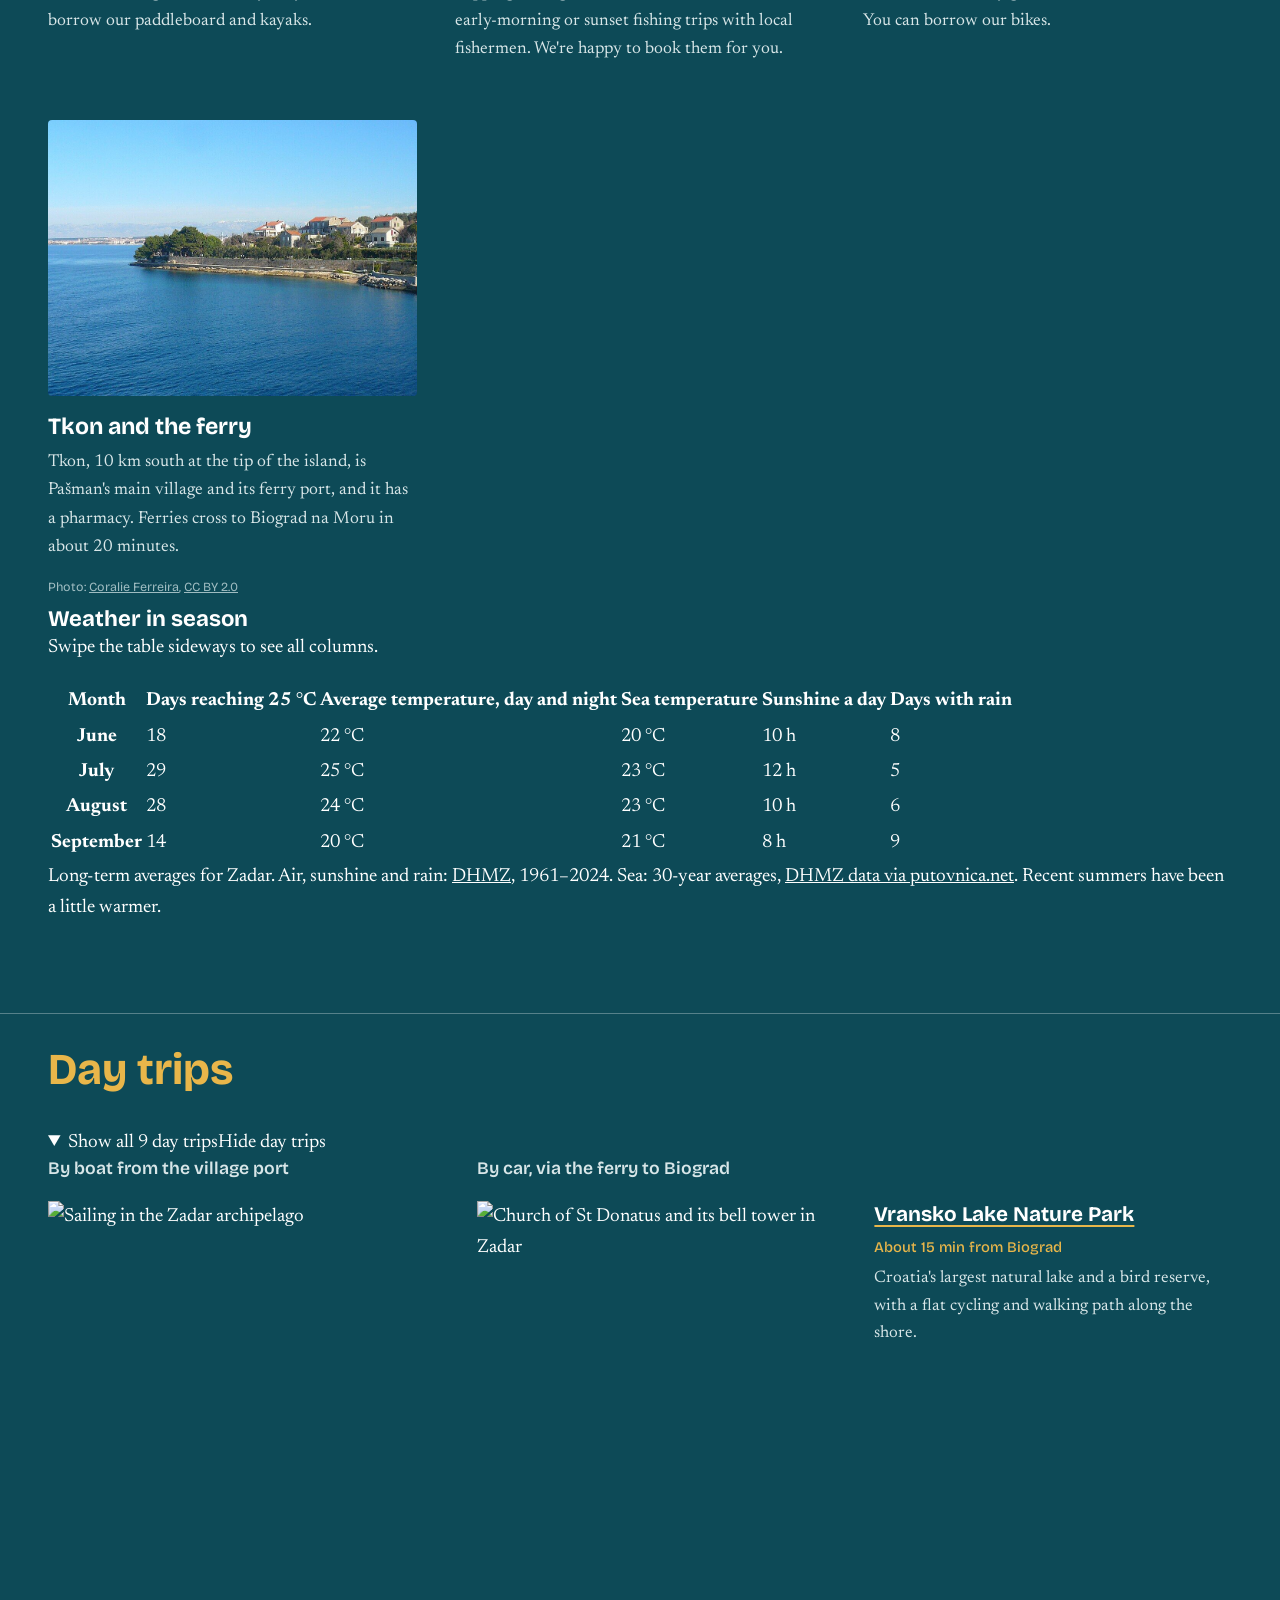
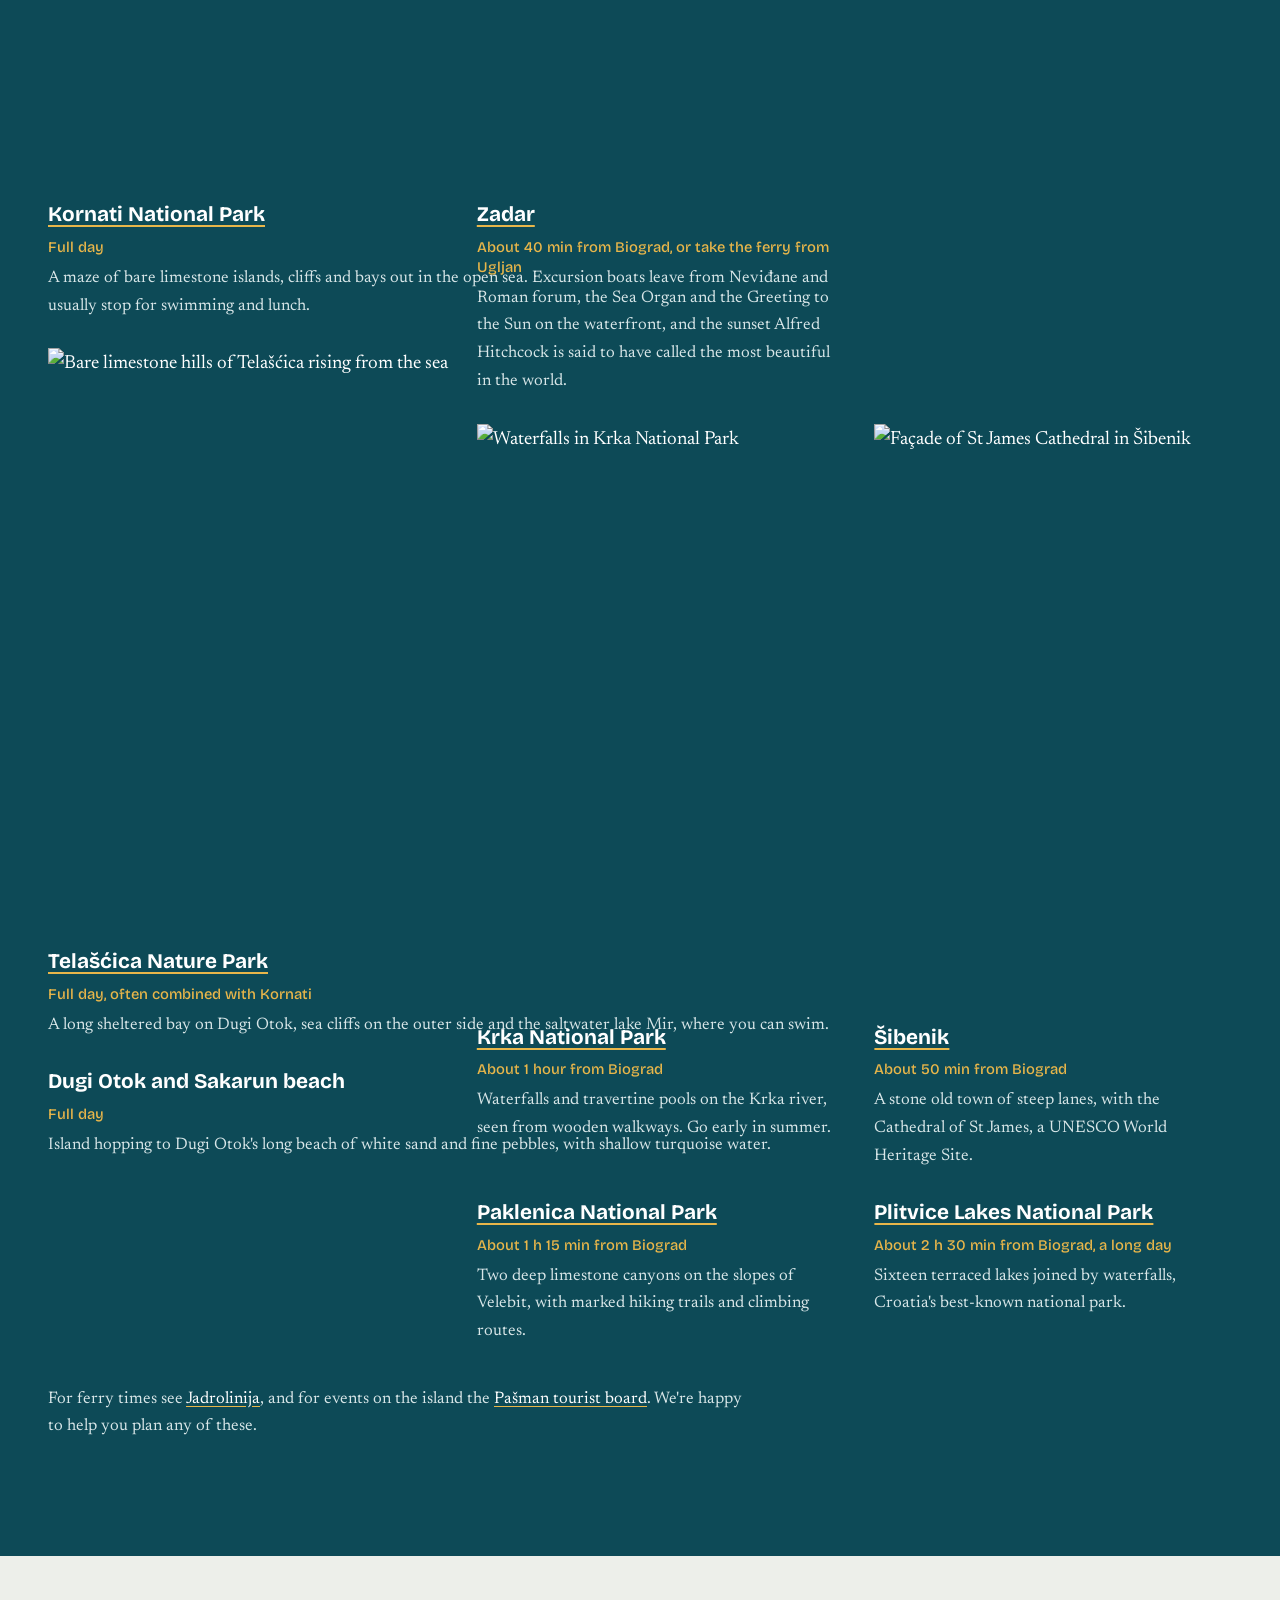
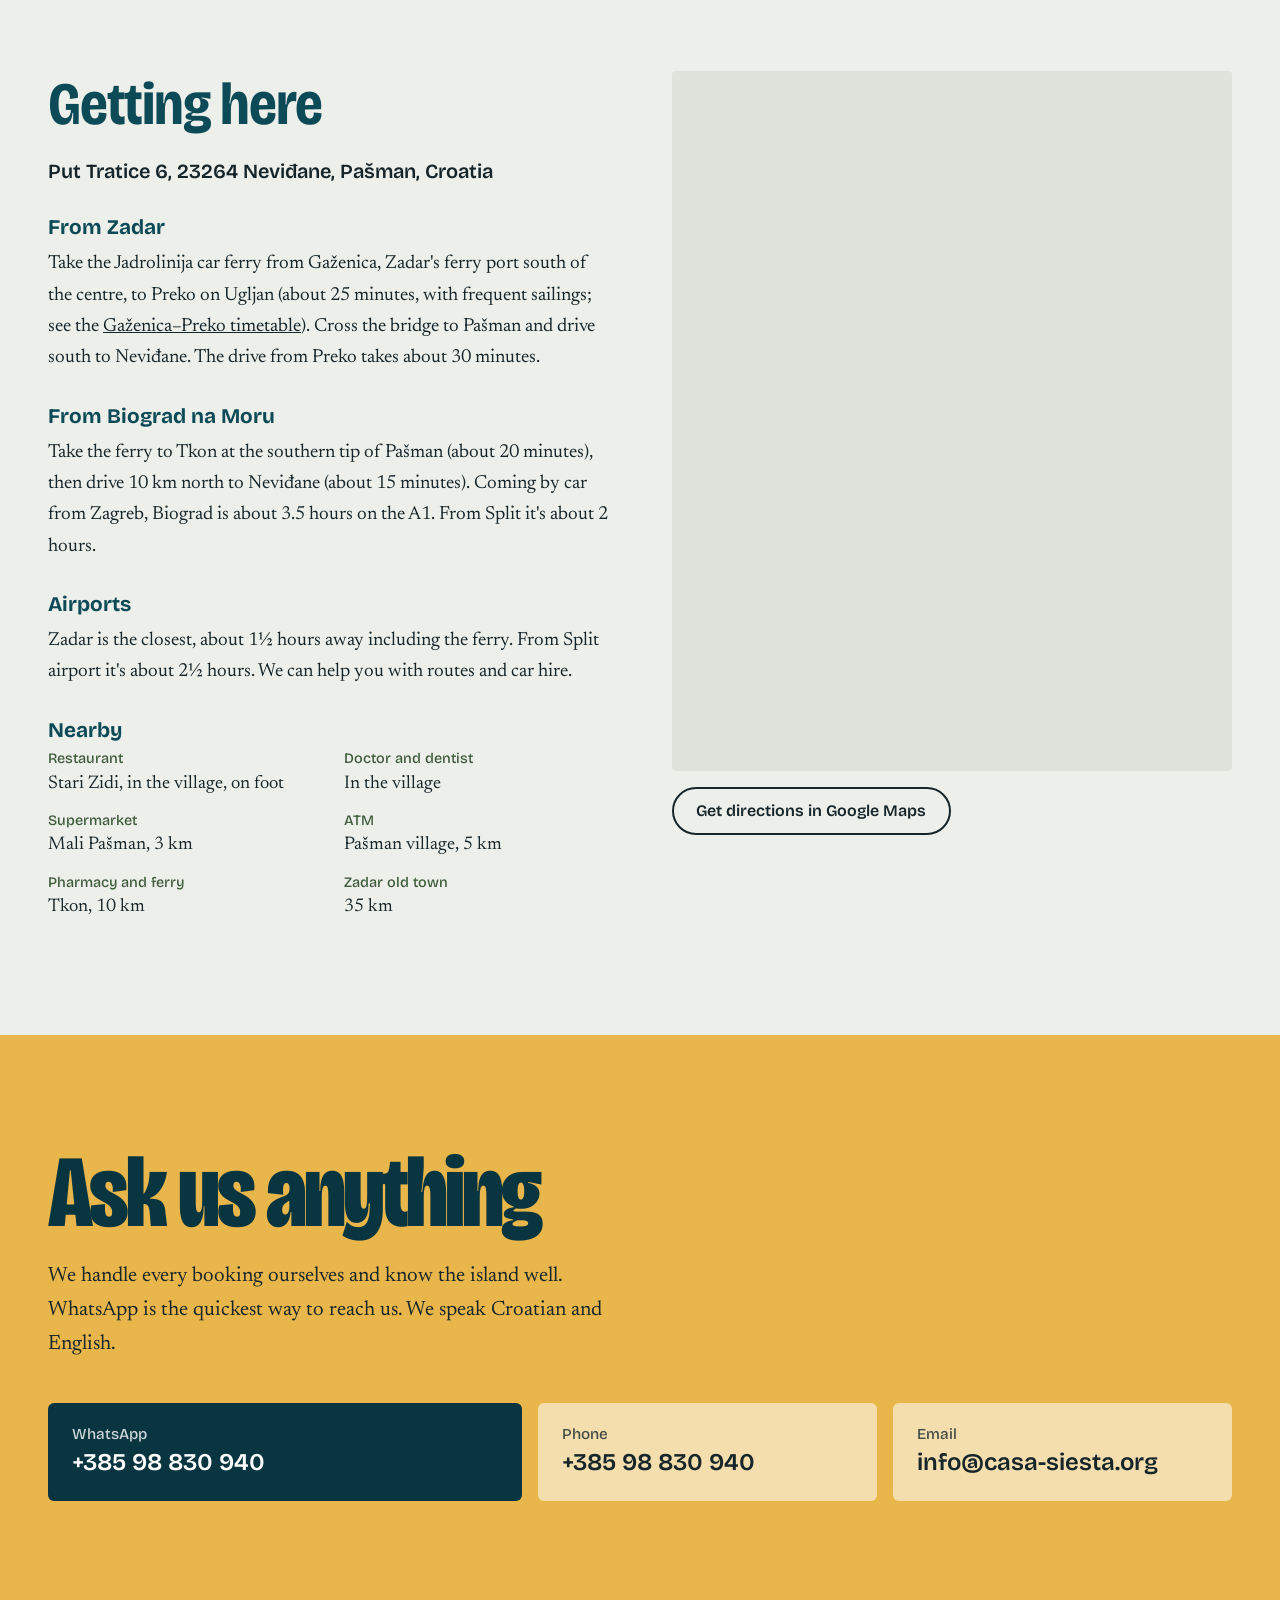
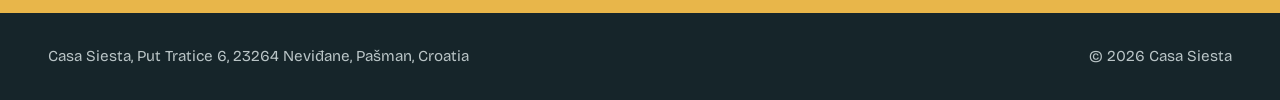
==== commit 6f4e188e: "All three apartments rated three stars (all 7 languages)" ====
--- a/docs/index.html
+++ b/docs/index.html
@@ -265,7 +265,7 @@
             <p class="prices">Prices are per night for the whole apartment. Mar and Sol: €100, or €120 from 15 July to 15 August. Brisa: €80, or €100 from 15 July to 15 August.</p>
             <p class="included"><strong>Included in the price:</strong> bed linen, towels, tourist tax and final cleaning. No extra charges.</p>
             <p class="season">Open from June to September. The minimum stay is 7 nights, and you can arrive on any day. We meet you when you arrive, or leave the keys in a key box if we're away. Early check-in and late check-out are possible on request.</p>
-            <p class="stars"><span aria-hidden="true">★★★</span> Mar and Brisa are officially rated three stars.</p>
+            <p class="stars"><span aria-hidden="true">★★★</span> All three apartments are officially rated three stars.</p>
           </div>
         </div>
         <div class="garden">
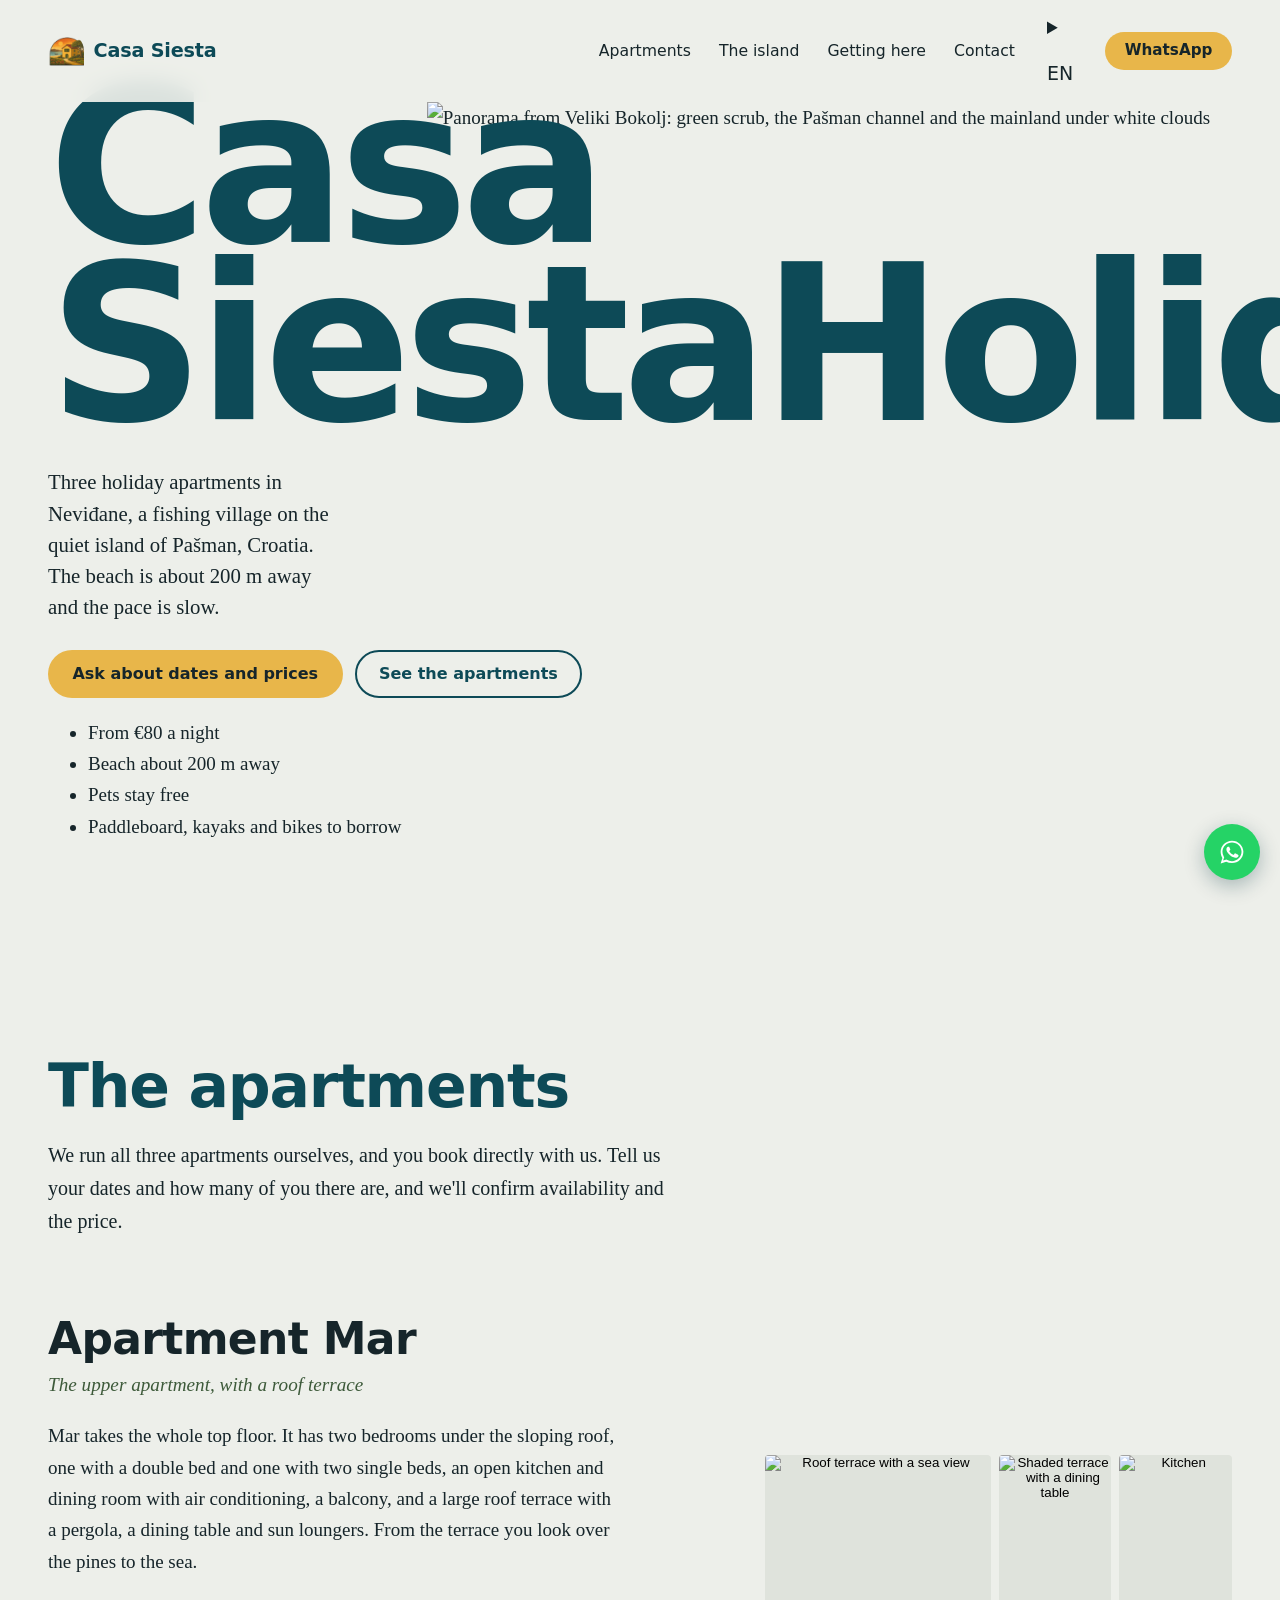
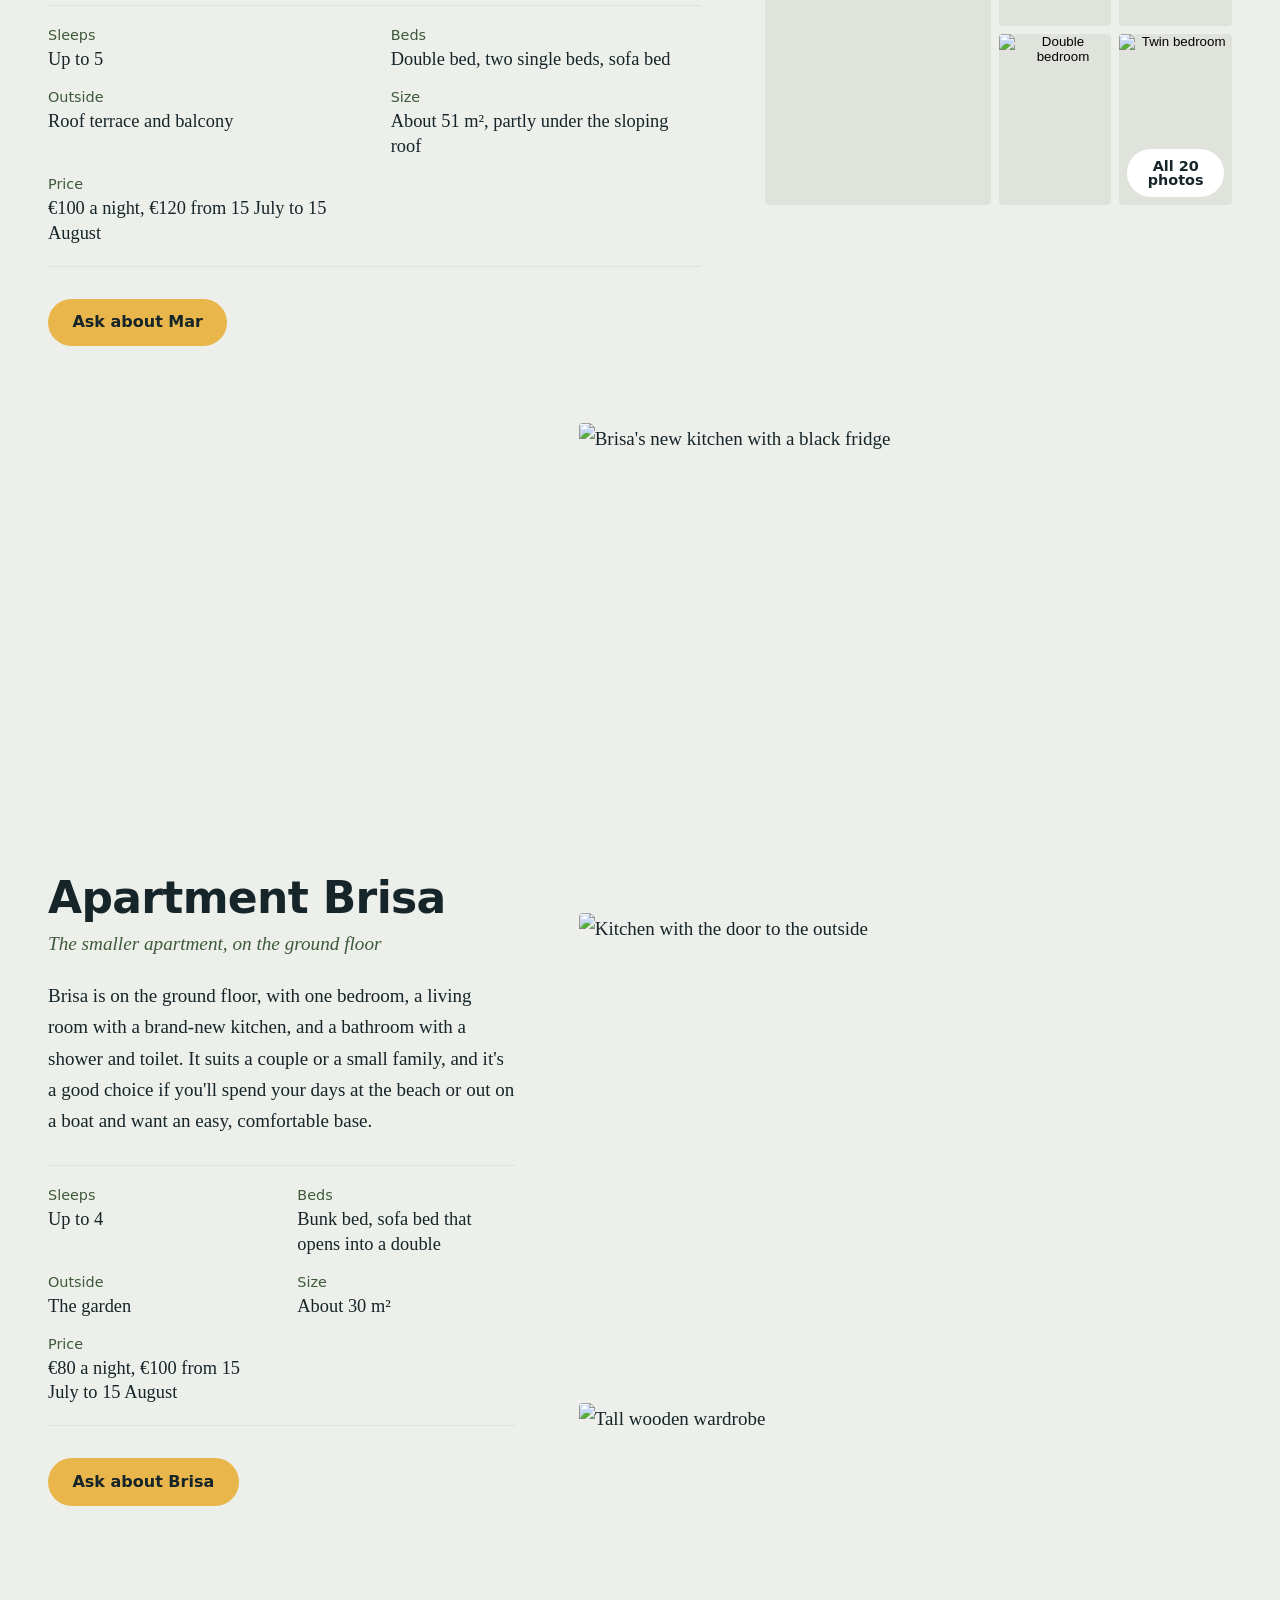
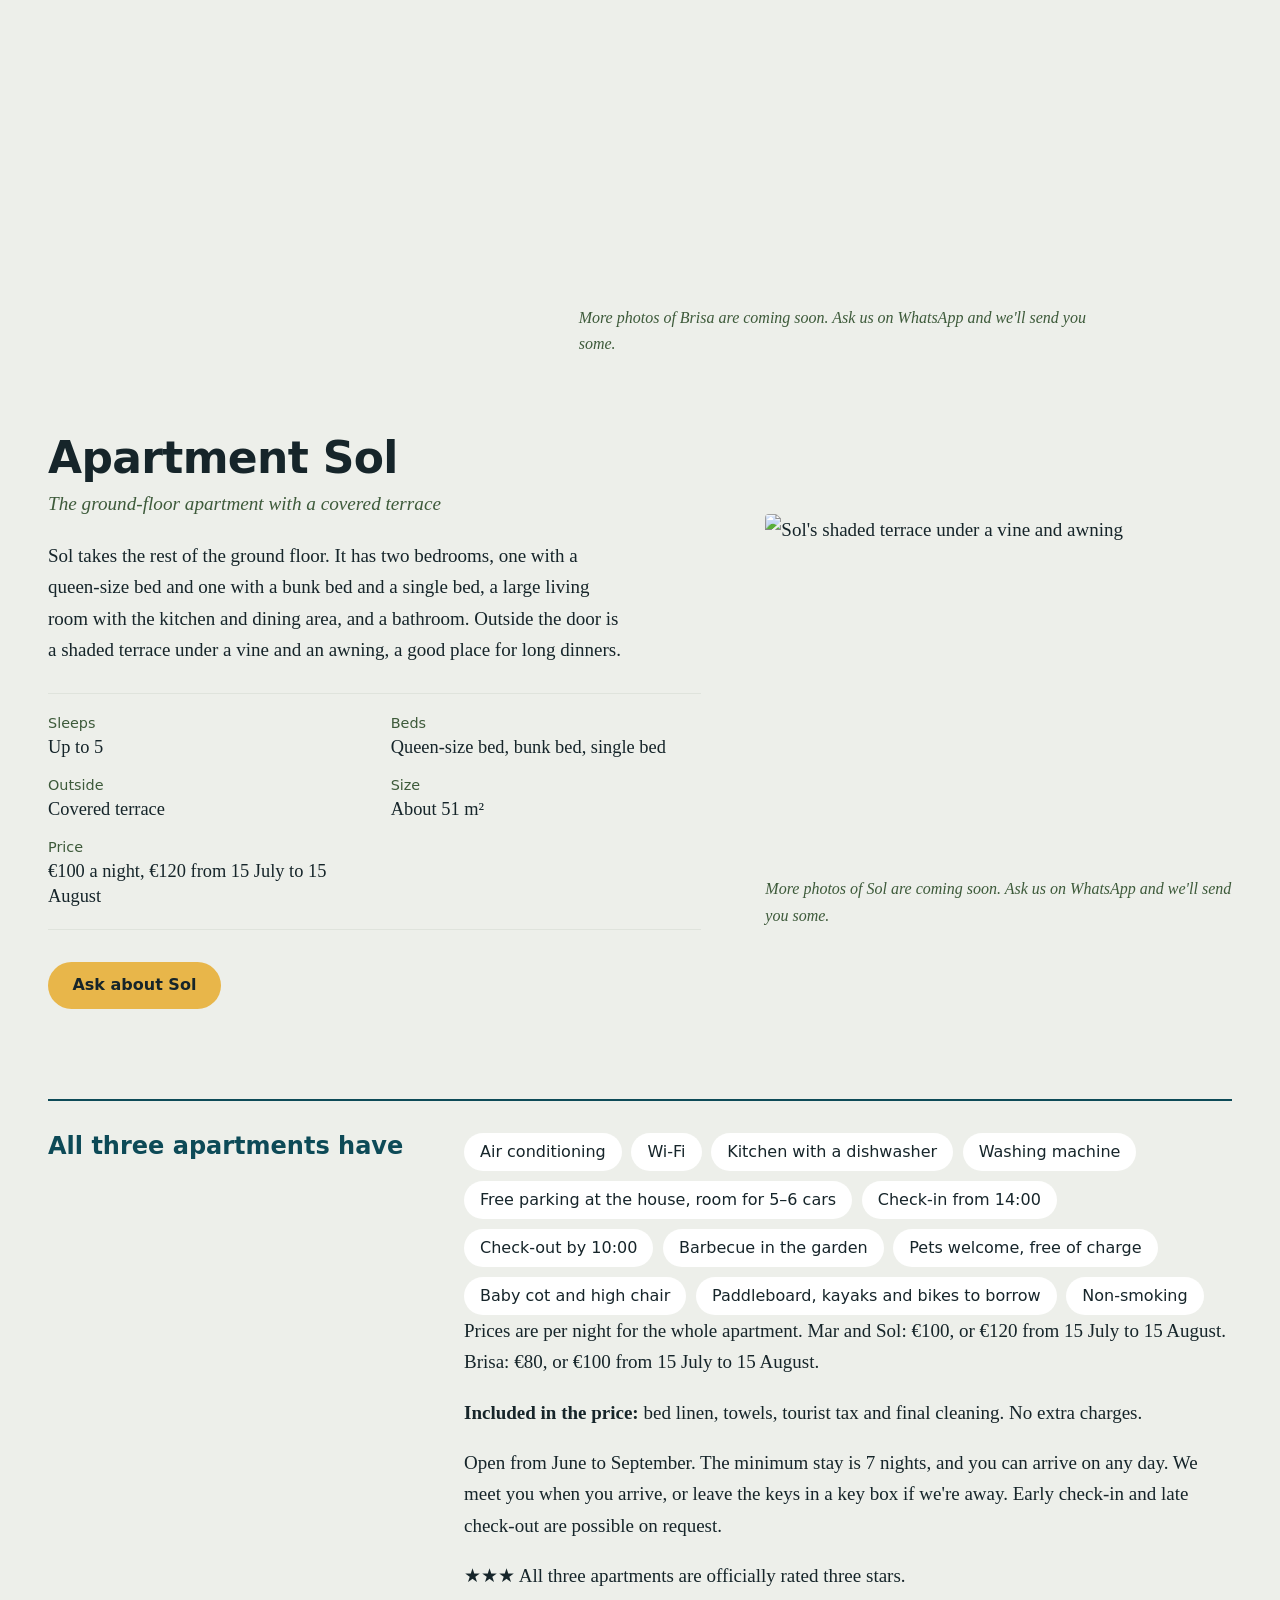
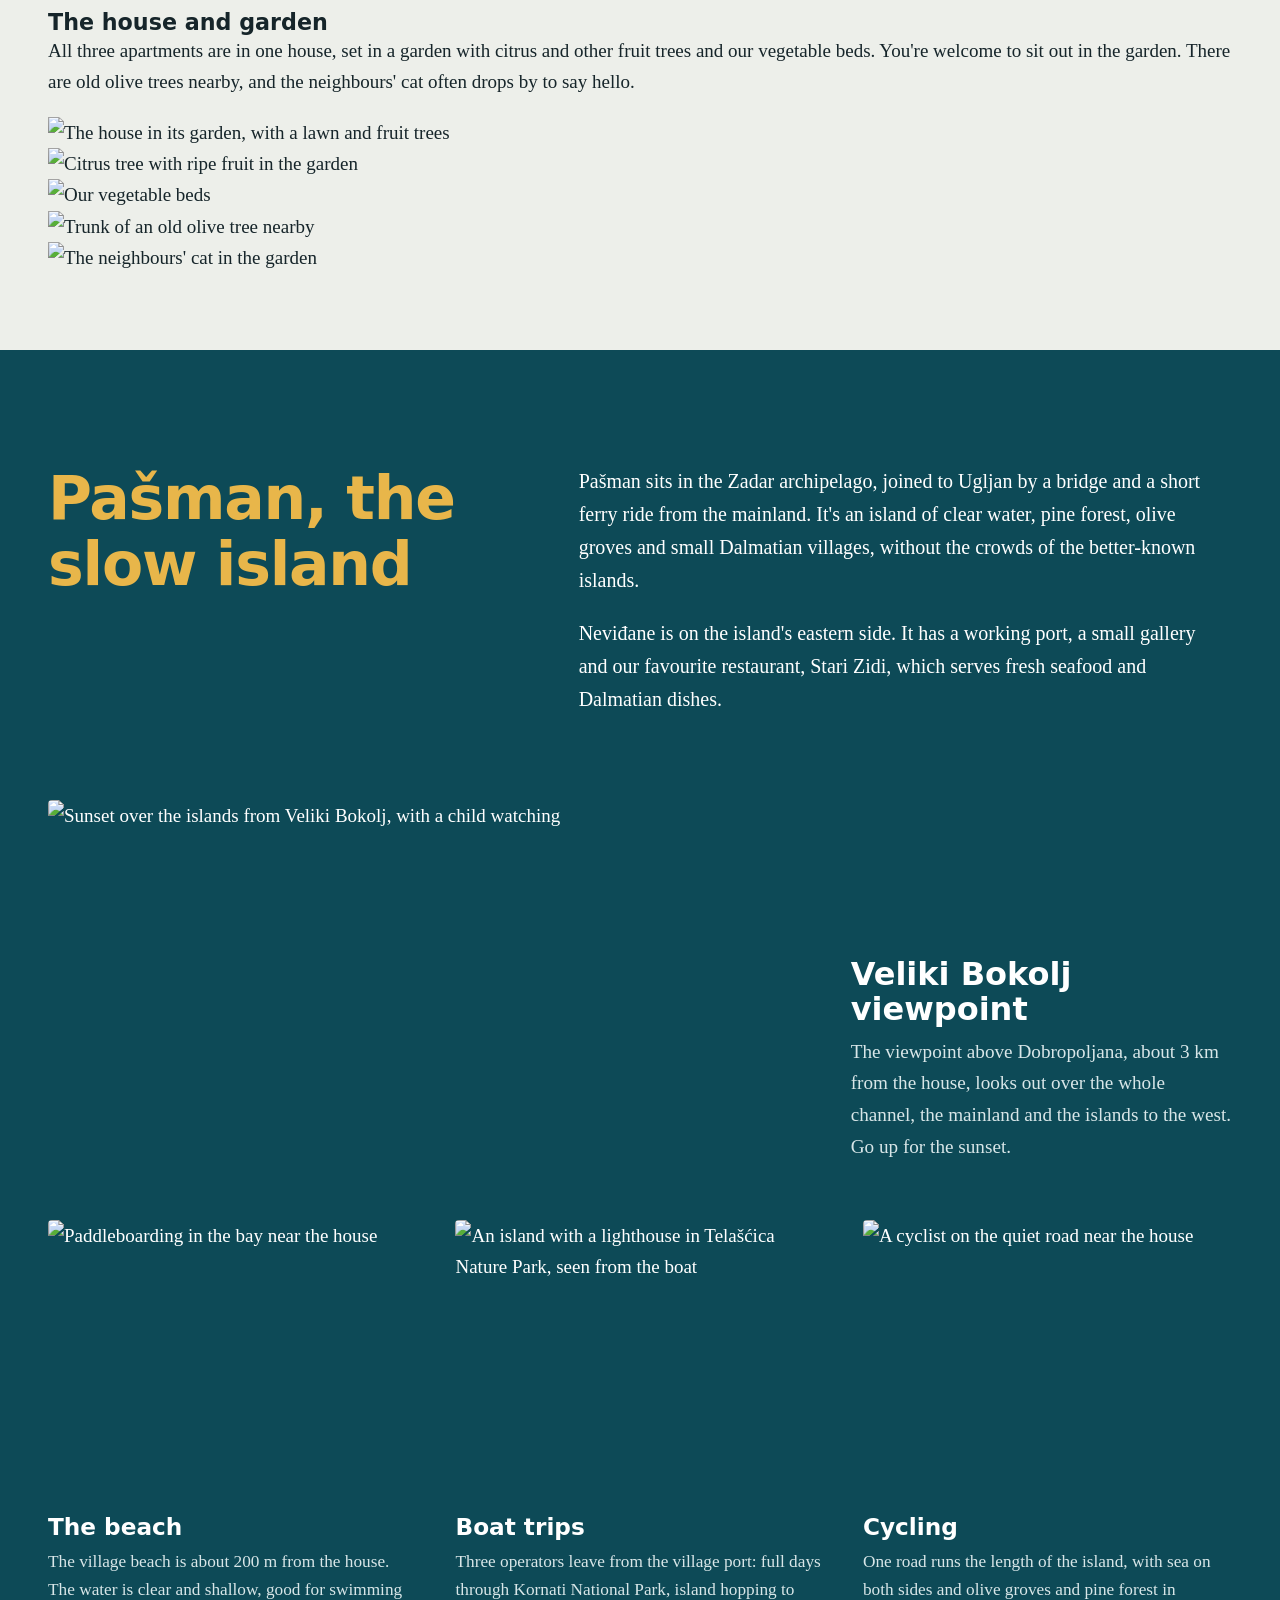
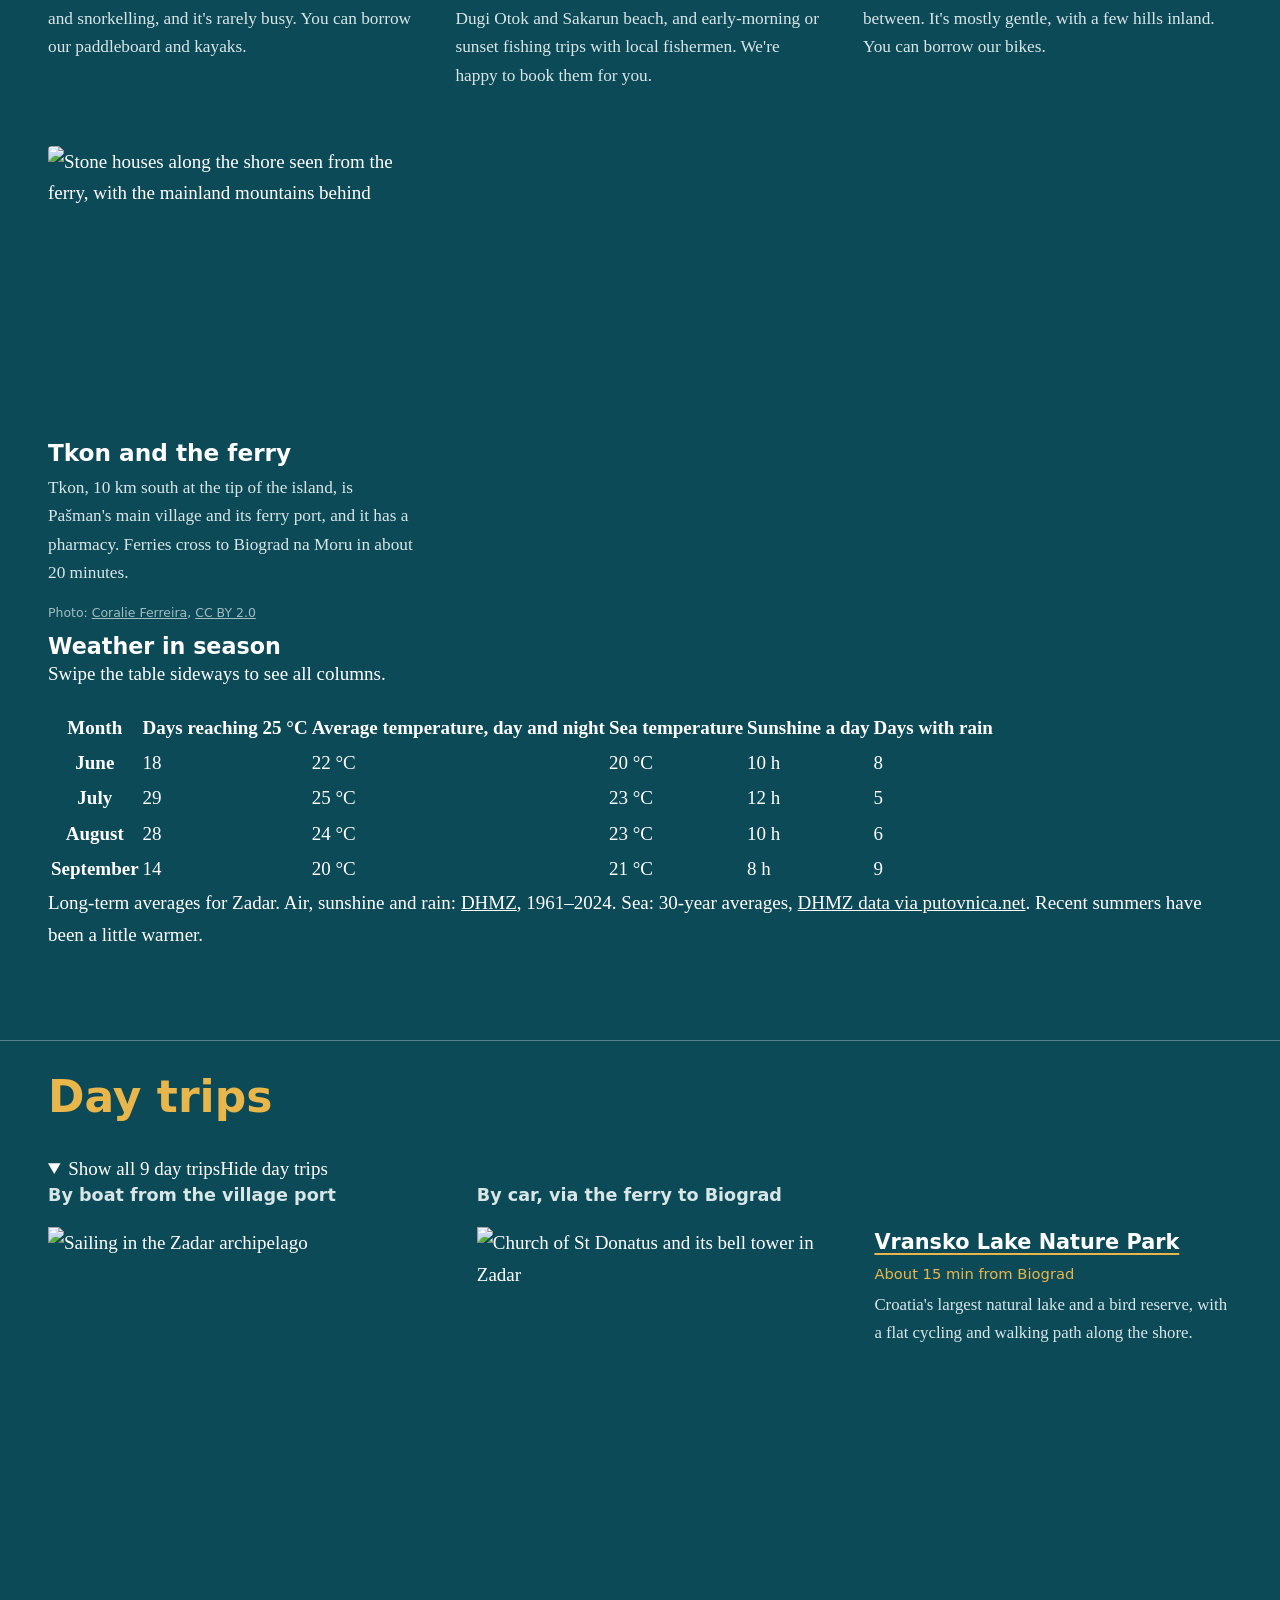
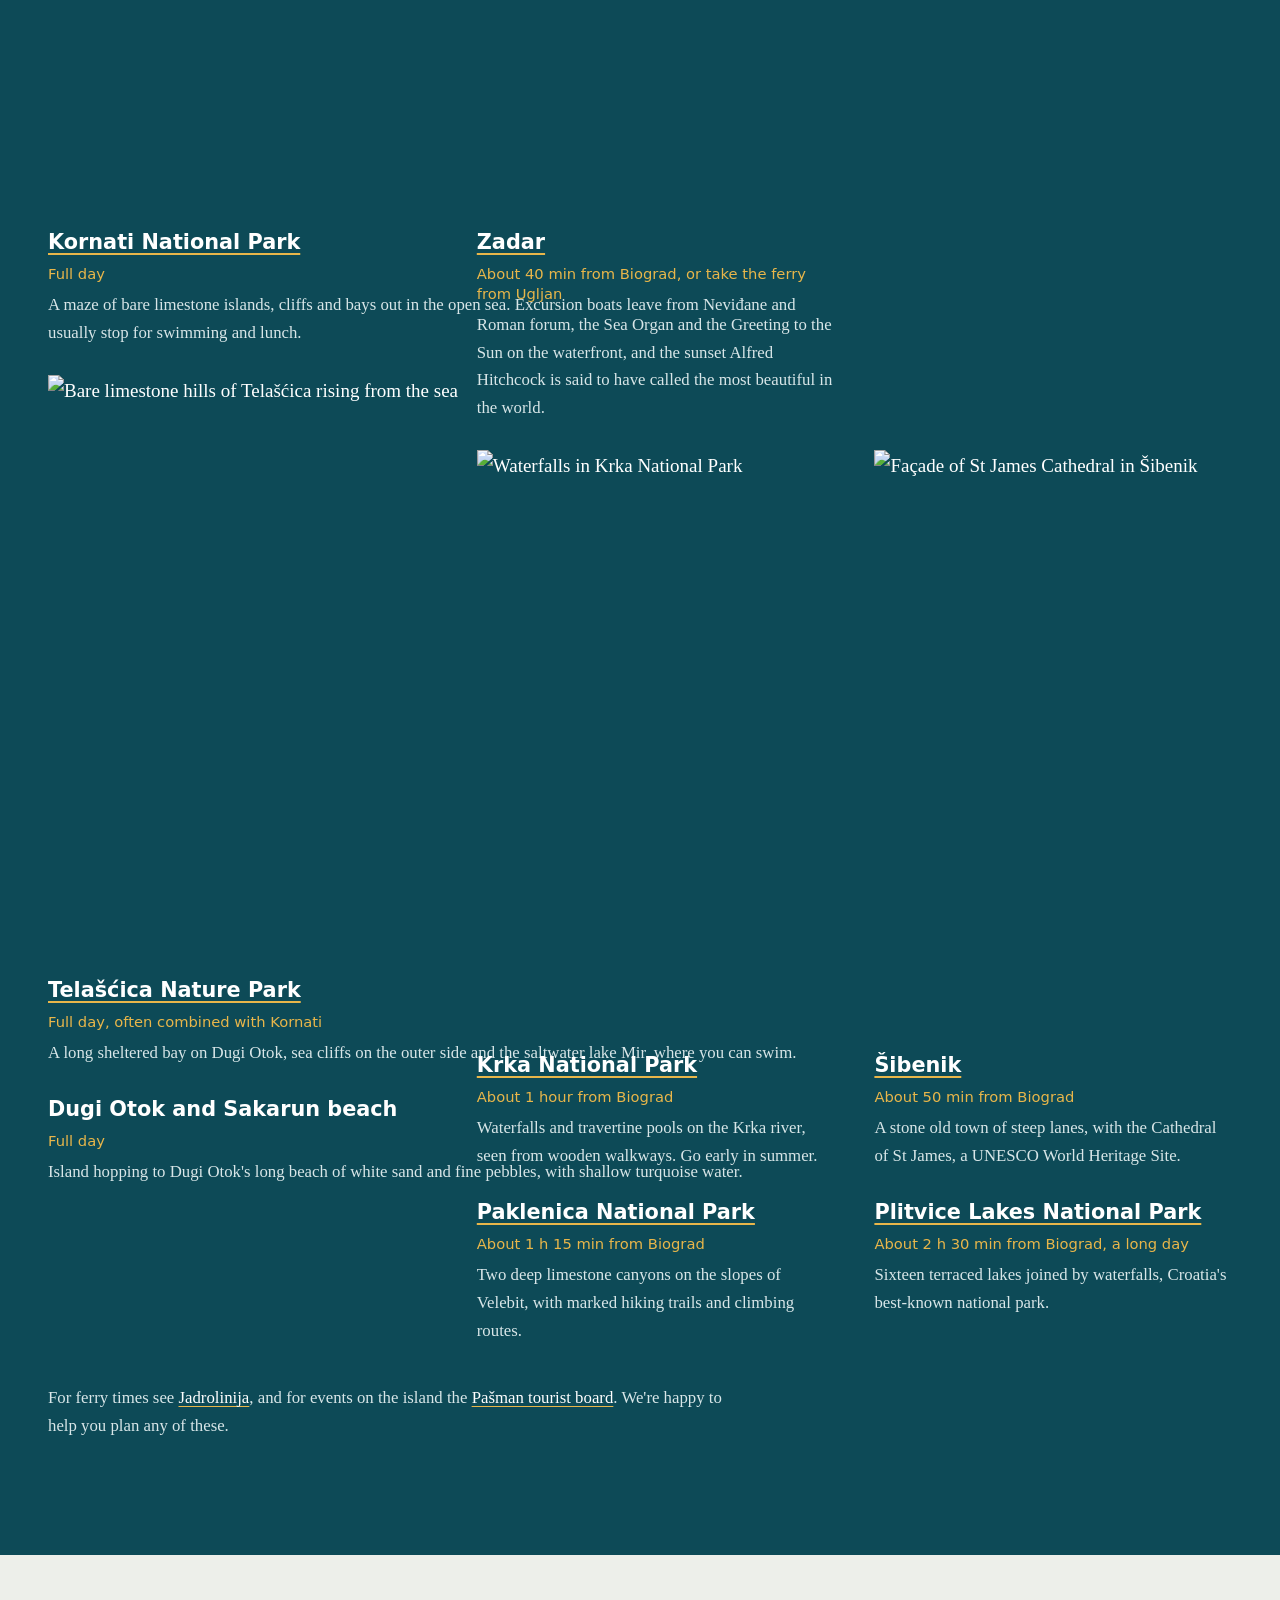
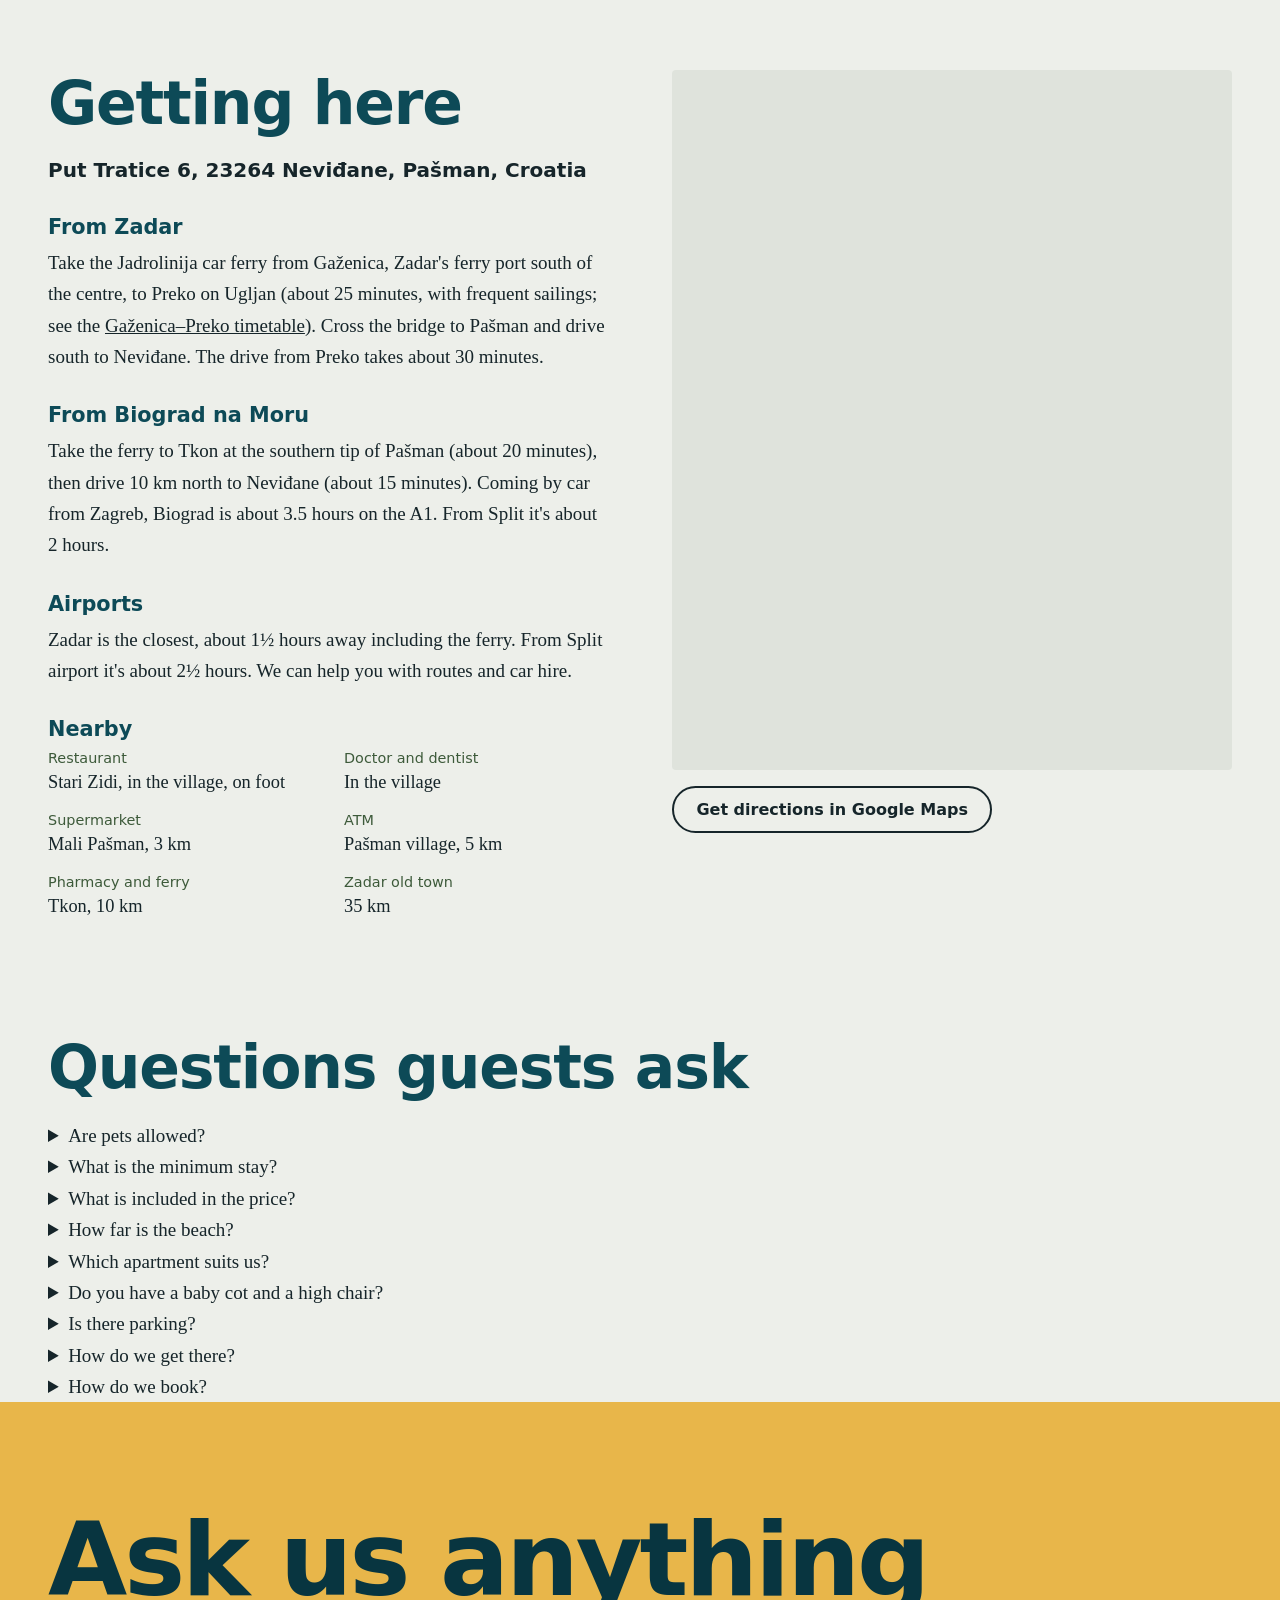
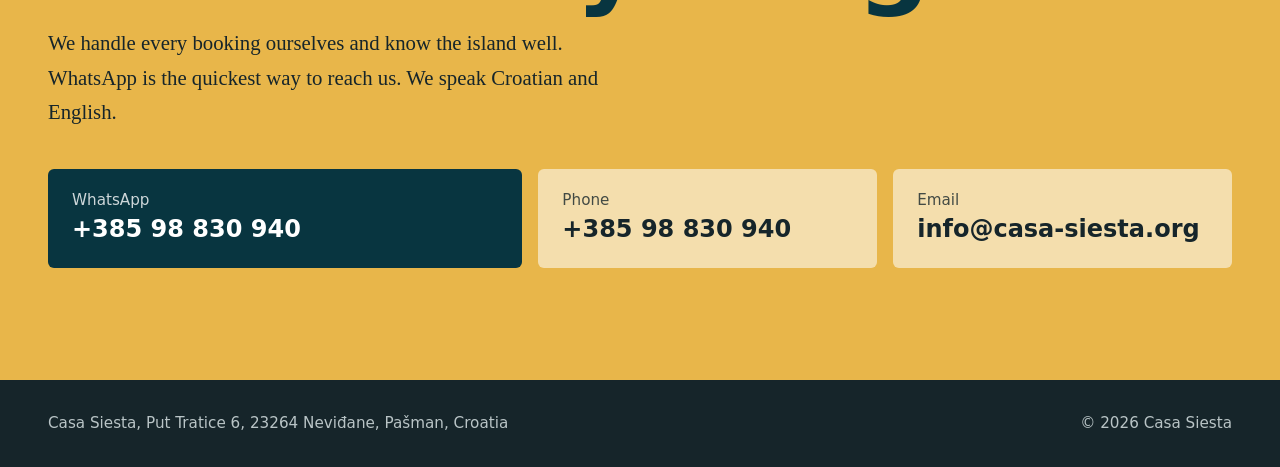
==== commit 2f5247f3: "SEO and speed: FAQ, apartment structured data, llms.txt, self-hosted fonts, WebP - FAQ section (9 qu" ====
--- a/docs/index.html
+++ b/docs/index.html
@@ -35,10 +35,9 @@
   <link rel="icon" href="/favicon.ico" sizes="any">
   <link rel="icon" href="/img/favicon.png" type="image/png">
   <link rel="apple-touch-icon" href="/img/apple-touch-icon.png">
-  <link rel="preconnect" href="https://fonts.googleapis.com">
-  <link rel="preconnect" href="https://fonts.gstatic.com" crossorigin>
-  <link href="https://fonts.googleapis.com/css2?family=Bricolage+Grotesque:opsz,wdth,wght@12..96,75..100,400..800&family=Newsreader:ital,opsz,wght@0,6..72,400..600;1,6..72,400&display=swap" rel="stylesheet">
-  <link rel="stylesheet" href="/styles.css?v=13">
+  <link rel="preload" href="/fonts/bricolage-grotesque-normal-latin.woff2" as="font" type="font/woff2" crossorigin>
+  <link rel="preload" href="/fonts/newsreader-normal-latin.woff2" as="font" type="font/woff2" crossorigin>
+  <link rel="stylesheet" href="/styles.css?v=14">
   <script type="application/ld+json">
   {
     "@context": "https://schema.org",
@@ -119,7 +118,145 @@
       "longitude": 15.3455
     },
     "hasMap": "https://www.google.com/maps?cid=14389742535623081854",
-    "priceRange": "€80–€120 per night"
+    "priceRange": "€80–€120 per night",
+    "description": "Three family-run holiday apartments (Mar, Brisa and Sol) in Neviđane on Pašman island, Croatia, about 200 m from the village beach. Open June to September, minimum stay 7 nights, pets welcome.",
+    "containsPlace": [
+      {
+        "@type": "Apartment",
+        "name": "Apartment Mar",
+        "description": "Whole upper floor with a roof terrace and a balcony, sea view over the pines. €100 a night, €120 from 15 July to 15 August.",
+        "floorSize": {
+          "@type": "QuantitativeValue",
+          "value": 51,
+          "unitCode": "MTK"
+        },
+        "numberOfBedrooms": 2,
+        "occupancy": {
+          "@type": "QuantitativeValue",
+          "maxValue": 5
+        },
+        "bed": "Double bed, two single beds, sofa bed",
+        "petsAllowed": true
+      },
+      {
+        "@type": "Apartment",
+        "name": "Apartment Brisa",
+        "description": "Smaller ground-floor apartment with a new kitchen, using the garden. €80 a night, €100 from 15 July to 15 August.",
+        "floorSize": {
+          "@type": "QuantitativeValue",
+          "value": 30,
+          "unitCode": "MTK"
+        },
+        "numberOfBedrooms": 1,
+        "occupancy": {
+          "@type": "QuantitativeValue",
+          "maxValue": 4
+        },
+        "bed": "Bunk bed, sofa bed that opens into a double",
+        "petsAllowed": true
+      },
+      {
+        "@type": "Apartment",
+        "name": "Apartment Sol",
+        "description": "Ground-floor apartment with a covered terrace under a vine. €100 a night, €120 from 15 July to 15 August.",
+        "floorSize": {
+          "@type": "QuantitativeValue",
+          "value": 51,
+          "unitCode": "MTK"
+        },
+        "numberOfBedrooms": 2,
+        "occupancy": {
+          "@type": "QuantitativeValue",
+          "maxValue": 5
+        },
+        "bed": "Queen-size bed, bunk bed, single bed",
+        "petsAllowed": true
+      }
+    ],
+    "sameAs": [
+      "https://www.google.com/maps?cid=14389742535623081854"
+    ]
+  }
+  </script>
+  <script type="application/ld+json" id="faq-data">
+  {
+    "@context": "https://schema.org",
+    "@type": "FAQPage",
+    "inLanguage": "en",
+    "mainEntity": [
+      {
+        "@type": "Question",
+        "name": "Are pets allowed?",
+        "acceptedAnswer": {
+          "@type": "Answer",
+          "text": "Yes. Pets are welcome and stay free of charge."
+        }
+      },
+      {
+        "@type": "Question",
+        "name": "What is the minimum stay?",
+        "acceptedAnswer": {
+          "@type": "Answer",
+          "text": "Seven nights. You can arrive on any day of the week. We are open from June to September."
+        }
+      },
+      {
+        "@type": "Question",
+        "name": "What is included in the price?",
+        "acceptedAnswer": {
+          "@type": "Answer",
+          "text": "Bed linen, towels, the tourist tax and final cleaning. There are no extra charges."
+        }
+      },
+      {
+        "@type": "Question",
+        "name": "How far is the beach?",
+        "acceptedAnswer": {
+          "@type": "Answer",
+          "text": "The village beach is about 200 m from the house. The water is clear and shallow."
+        }
+      },
+      {
+        "@type": "Question",
+        "name": "Which apartment suits us?",
+        "acceptedAnswer": {
+          "@type": "Answer",
+          "text": "Mar is the whole upper floor with a roof terrace and sleeps up to 5. Sol is on the ground floor with a covered terrace and also sleeps up to 5. Brisa is the smaller ground-floor apartment for up to 4."
+        }
+      },
+      {
+        "@type": "Question",
+        "name": "Do you have a baby cot and a high chair?",
+        "acceptedAnswer": {
+          "@type": "Answer",
+          "text": "Yes, we have both. Just let us know when you book."
+        }
+      },
+      {
+        "@type": "Question",
+        "name": "Is there parking?",
+        "acceptedAnswer": {
+          "@type": "Answer",
+          "text": "Yes, free parking at the house, with room for 5–6 cars."
+        }
+      },
+      {
+        "@type": "Question",
+        "name": "How do we get there?",
+        "acceptedAnswer": {
+          "@type": "Answer",
+          "text": "Take the car ferry from Gaženica in Zadar to Preko (25 minutes) and drive about 30 minutes, or take the ferry from Biograd na Moru to Tkon (20 minutes) and drive about 15 minutes. From Zadar airport it takes about 1½ hours including the ferry."
+        }
+      },
+      {
+        "@type": "Question",
+        "name": "How do we book?",
+        "acceptedAnswer": {
+          "@type": "Answer",
+          "text": "Message us on WhatsApp or call +385 98 830 940, or email info@casa-siesta.org, with your dates and the number of guests. We confirm availability and the price. We speak Croatian and English."
+        }
+      }
+    ]
   }
   </script>
 </head>
@@ -154,9 +291,9 @@
 
   <main id="top">
     <section class="hero" aria-labelledby="hero-title">
-      <img class="hero-img" src="/img/hero-1600.jpg" srcset="/img/hero-800.jpg 800w, /img/hero-1200.jpg 1200w, /img/hero-1600.jpg 1600w, /img/hero.jpg 2400w" sizes="(max-width: 960px) 100vw, 67vw" alt="Panorama from Veliki Bokolj: green scrub, the Pašman channel and the mainland under white clouds" fetchpriority="high">
+      <img class="hero-img" src="/img/hero-1600.webp" srcset="/img/hero-800.webp 800w, /img/hero-1200.webp 1200w, /img/hero-1600.webp 1600w, /img/hero.webp 2400w" sizes="(max-width: 960px) 100vw, 67vw" alt="Panorama from Veliki Bokolj: green scrub, the Pašman channel and the mainland under white clouds" fetchpriority="high">
       <div class="hero-text">
-        <h1 id="hero-title">Casa<br>Siesta</h1>
+        <h1 id="hero-title">Casa<br>Siesta<span class="h1-sub">Holiday apartments on Pašman island</span></h1>
         <p class="hero-lede">Three holiday apartments in Neviđane, a fishing village on the quiet island of Pašman, Croatia. The beach is about 200 m away and the pace is slow.</p>
         <div class="hero-actions">
           <a class="btn btn-wa" href="https://wa.me/38598830940?text=Hi%2C%20I%27d%20like%20to%20ask%20about%20staying%20at%20Casa%20Siesta." target="_blank" rel="noopener">Ask about dates and prices</a>
@@ -192,11 +329,11 @@
           <a class="btn btn-wa" href="https://wa.me/38598830940?text=Hi%2C%20I%27d%20like%20to%20ask%20about%20Apartment%20Mar." target="_blank" rel="noopener">Ask about Mar</a>
         </div>
         <div class="apt-gallery" data-gallery="mar">
-          <button class="g g-main" data-index="0"><img src="/img/mar/01.jpg" alt="Roof terrace with a sea view" loading="lazy"></button>
-          <button class="g" data-index="1"><img src="/img/mar/02-sm.jpg" alt="Shaded terrace with a dining table" loading="lazy"></button>
-          <button class="g" data-index="5"><img src="/img/mar/06-sm.jpg" alt="Kitchen" loading="lazy"></button>
-          <button class="g" data-index="10"><img src="/img/mar/11-sm.jpg" alt="Double bedroom" loading="lazy"></button>
-          <button class="g g-more" data-index="13"><img src="/img/mar/14-sm.jpg" alt="Twin bedroom" loading="lazy"><span>All 20 photos</span></button>
+          <button class="g g-main" data-index="0"><img src="/img/mar/01-md.webp" alt="Roof terrace with a sea view" loading="lazy"></button>
+          <button class="g" data-index="1"><img src="/img/mar/02-sm.webp" alt="Shaded terrace with a dining table" loading="lazy"></button>
+          <button class="g" data-index="5"><img src="/img/mar/06-sm.webp" alt="Kitchen" loading="lazy"></button>
+          <button class="g" data-index="10"><img src="/img/mar/11-sm.webp" alt="Double bedroom" loading="lazy"></button>
+          <button class="g g-more" data-index="13"><img src="/img/mar/14-sm.webp" alt="Twin bedroom" loading="lazy"><span>All 20 photos</span></button>
         </div>
       </article>
 
@@ -216,9 +353,9 @@
         </div>
         <figure class="apt-single">
           <div class="trio">
-            <img class="trio-main" src="/img/brisa/01.jpg" alt="Brisa's new kitchen with a black fridge" loading="lazy">
-            <img src="/img/brisa/02-sm.jpg" alt="Kitchen with the door to the outside" loading="lazy">
-            <img src="/img/brisa/03-sm.jpg" alt="Tall wooden wardrobe" loading="lazy">
+            <img class="trio-main" src="/img/brisa/01.webp" alt="Brisa's new kitchen with a black fridge" loading="lazy">
+            <img src="/img/brisa/02-sm.webp" alt="Kitchen with the door to the outside" loading="lazy">
+            <img src="/img/brisa/03-sm.webp" alt="Tall wooden wardrobe" loading="lazy">
           </div>
           <figcaption>More photos of Brisa are coming soon. Ask us on WhatsApp and we'll send you some.</figcaption>
         </figure>
@@ -239,7 +376,7 @@
           <a class="btn btn-wa" href="https://wa.me/38598830940?text=Hi%2C%20I%27d%20like%20to%20ask%20about%20Apartment%20Sol." target="_blank" rel="noopener">Ask about Sol</a>
         </div>
         <figure class="apt-single">
-          <img src="/img/sol/terrace.jpg" alt="Sol's shaded terrace under a vine and awning" loading="lazy">
+          <img src="/img/sol/terrace.webp" alt="Sol's shaded terrace under a vine and awning" loading="lazy">
           <figcaption>More photos of Sol are coming soon. Ask us on WhatsApp and we'll send you some.</figcaption>
         </figure>
       </article>
@@ -273,11 +410,11 @@
           <div>
             <p>All three apartments are in one house, set in a garden with citrus and other fruit trees and our vegetable beds. You're welcome to sit out in the garden. There are old olive trees nearby, and the neighbours' cat often drops by to say hello.</p>
             <div class="garden-photos">
-              <img class="gp-main" src="/img/garden/house.jpg" alt="The house in its garden, with a lawn and fruit trees" loading="lazy">
-              <img src="/img/garden/citrus.jpg" alt="Citrus tree with ripe fruit in the garden" loading="lazy">
-              <img src="/img/garden/vegetables.jpg" alt="Our vegetable beds" loading="lazy">
-              <img src="/img/garden/olive.jpg" alt="Trunk of an old olive tree nearby" loading="lazy">
-              <img src="/img/garden/cat.jpg" alt="The neighbours' cat in the garden" loading="lazy">
+              <img class="gp-main" src="/img/garden/house.webp" alt="The house in its garden, with a lawn and fruit trees" loading="lazy">
+              <img src="/img/garden/citrus.webp" alt="Citrus tree with ripe fruit in the garden" loading="lazy">
+              <img src="/img/garden/vegetables.webp" alt="Our vegetable beds" loading="lazy">
+              <img src="/img/garden/olive.webp" alt="Trunk of an old olive tree nearby" loading="lazy">
+              <img src="/img/garden/cat.webp" alt="The neighbours' cat in the garden" loading="lazy">
             </div>
           </div>
         </div>
@@ -295,35 +432,35 @@
 
       <div class="wrap things">
         <article class="thing thing-wide">
-          <img src="/img/island/bokolj.jpg" alt="Sunset over the islands from Veliki Bokolj, with a child watching" loading="lazy">
+          <img src="/img/island/bokolj.webp" alt="Sunset over the islands from Veliki Bokolj, with a child watching" loading="lazy">
           <div>
             <h3>Veliki Bokolj viewpoint</h3>
             <p>The viewpoint above Dobropoljana, about 3 km from the house, looks out over the whole channel, the mainland and the islands to the west. Go up for the sunset.</p>
           </div>
         </article>
         <article class="thing">
-          <img src="/img/island/paddleboard.jpg" alt="Paddleboarding in the bay near the house" loading="lazy">
+          <img src="/img/island/paddleboard.webp" alt="Paddleboarding in the bay near the house" loading="lazy">
           <div>
             <h3>The beach</h3>
             <p>The village beach is about 200 m from the house. The water is clear and shallow, good for swimming and snorkelling, and it's rarely busy. You can borrow our paddleboard and kayaks.</p>
           </div>
         </article>
         <article class="thing">
-          <img src="/img/island/telascica.jpg" alt="An island with a lighthouse in Telašćica Nature Park, seen from the boat" loading="lazy">
+          <img src="/img/island/telascica.webp" alt="An island with a lighthouse in Telašćica Nature Park, seen from the boat" loading="lazy">
           <div>
             <h3>Boat trips</h3>
             <p>Three operators leave from the village port: full days through Kornati National Park, island hopping to Dugi Otok and Sakarun beach, and early-morning or sunset fishing trips with local fishermen. We're happy to book them for you.</p>
           </div>
         </article>
         <article class="thing">
-          <img src="/img/island/cycling.jpg" alt="A cyclist on the quiet road near the house" loading="lazy">
+          <img src="/img/island/cycling.webp" alt="A cyclist on the quiet road near the house" loading="lazy">
           <div>
             <h3>Cycling</h3>
             <p>One road runs the length of the island, with sea on both sides and olive groves and pine forest in between. It's mostly gentle, with a few hills inland. You can borrow our bikes.</p>
           </div>
         </article>
         <article class="thing">
-          <img src="/img/island/tkon.jpg" alt="Stone houses along the shore seen from the ferry, with the mainland mountains behind" loading="lazy">
+          <img src="/img/island/tkon.webp" alt="Stone houses along the shore seen from the ferry, with the mainland mountains behind" loading="lazy">
           <div>
             <h3>Tkon and the ferry</h3>
             <p>Tkon, 10 km south at the tip of the island, is Pašman's main village and its ferry port, and it has a pharmacy. Ferries cross to Biograd na Moru in about 20 minutes.</p>
@@ -358,7 +495,7 @@
         <div class="trips-groups">
           <div class="trip-group">
             <h4>By boat from the village port</h4>
-            <img class="trip-img" src="/img/trips/sailing.jpg" alt="Sailing in the Zadar archipelago" loading="lazy" width="800" height="600">
+            <img class="trip-img" src="/img/trips/sailing.webp" alt="Sailing in the Zadar archipelago" loading="lazy" width="800" height="600">
             <ul class="trip-list">
               <li>
                 <a href="https://www.np-kornati.hr/index.php?lang=en" target="_blank" rel="noopener">Kornati National Park</a>
@@ -366,7 +503,7 @@
                 <p>A maze of bare limestone islands, cliffs and bays out in the open sea. Excursion boats leave from Neviđane and usually stop for swimming and lunch.</p>
               </li>
               <li>
-                <img class="trip-img" src="/img/trips/telascica-hills.jpg" alt="Bare limestone hills of Telašćica rising from the sea" loading="lazy" width="800" height="600">
+                <img class="trip-img" src="/img/trips/telascica-hills.webp" alt="Bare limestone hills of Telašćica rising from the sea" loading="lazy" width="800" height="600">
                 <a href="https://pp-telascica.hr/" target="_blank" rel="noopener">Telašćica Nature Park</a>
                 <span class="trip-meta">Full day, often combined with Kornati</span>
                 <p>A long sheltered bay on Dugi Otok, sea cliffs on the outer side and the saltwater lake Mir, where you can swim.</p>
@@ -382,7 +519,7 @@
             <h4>By car, via the ferry to Biograd</h4>
             <ul class="trip-list">
               <li>
-                <img class="trip-img" src="/img/trips/zadar.jpg" alt="Church of St Donatus and its bell tower in Zadar" loading="lazy" width="800" height="600">
+                <img class="trip-img" src="/img/trips/zadar.webp" alt="Church of St Donatus and its bell tower in Zadar" loading="lazy" width="800" height="600">
                 <a href="https://zadar.travel/" target="_blank" rel="noopener">Zadar</a>
                 <span class="trip-meta">About 40 min from Biograd, or take the ferry from Ugljan</span>
                 <p>Roman forum, the Sea Organ and the Greeting to the Sun on the waterfront, and the sunset Alfred Hitchcock is said to have called the most beautiful in the world.</p>
@@ -393,13 +530,13 @@
                 <p>Croatia's largest natural lake and a bird reserve, with a flat cycling and walking path along the shore.</p>
               </li>
               <li>
-                <img class="trip-img" src="/img/trips/krka.jpg" alt="Waterfalls in Krka National Park" loading="lazy" width="800" height="600">
+                <img class="trip-img" src="/img/trips/krka.webp" alt="Waterfalls in Krka National Park" loading="lazy" width="800" height="600">
                 <a href="https://www.npkrka.hr/" target="_blank" rel="noopener">Krka National Park</a>
                 <span class="trip-meta">About 1 hour from Biograd</span>
                 <p>Waterfalls and travertine pools on the Krka river, seen from wooden walkways. Go early in summer.</p>
               </li>
               <li>
-                <img class="trip-img" src="/img/trips/sibenik.jpg" alt="Façade of St James Cathedral in Šibenik" loading="lazy" width="800" height="600">
+                <img class="trip-img" src="/img/trips/sibenik.webp" alt="Façade of St James Cathedral in Šibenik" loading="lazy" width="800" height="600">
                 <a href="https://www.visitsibenik.hr/en/" target="_blank" rel="noopener">Šibenik</a>
                 <span class="trip-meta">About 50 min from Biograd</span>
                 <p>A stone old town of steep lanes, with the Cathedral of St James, a UNESCO World Heritage Site.</p>
@@ -450,6 +587,50 @@
         <div class="map">
           <iframe title="Satellite map of Pašman island showing Casa Siesta in Neviđane" src="https://maps.google.com/maps?q=Put+Tratice+6,+Nevi%C4%91ane,+Pa%C5%A1man,+Croatia&t=k&z=11&hl=en&output=embed" loading="lazy" referrerpolicy="no-referrer-when-downgrade"></iframe>
           <a class="btn btn-ghost-dark" href="https://www.google.com/maps/dir/?api=1&destination=Put+Tratice+6%2C+23264+Nevi%C4%91ane%2C+Croatia" target="_blank" rel="noopener">Get directions in Google Maps</a>
+        </div>
+      </div>
+    </section>
+
+    <section id="faq" class="faq" aria-labelledby="faq-title">
+      <div class="wrap">
+        <h2 id="faq-title" class="section-title">Questions guests ask</h2>
+        <div class="faq-list">
+          <details class="faq-item">
+            <summary>Are pets allowed?</summary>
+            <p>Yes. Pets are welcome and stay free of charge.</p>
+          </details>
+          <details class="faq-item">
+            <summary>What is the minimum stay?</summary>
+            <p>Seven nights. You can arrive on any day of the week. We are open from June to September.</p>
+          </details>
+          <details class="faq-item">
+            <summary>What is included in the price?</summary>
+            <p>Bed linen, towels, the tourist tax and final cleaning. There are no extra charges.</p>
+          </details>
+          <details class="faq-item">
+            <summary>How far is the beach?</summary>
+            <p>The village beach is about 200 m from the house. The water is clear and shallow.</p>
+          </details>
+          <details class="faq-item">
+            <summary>Which apartment suits us?</summary>
+            <p>Mar is the whole upper floor with a roof terrace and sleeps up to 5. Sol is on the ground floor with a covered terrace and also sleeps up to 5. Brisa is the smaller ground-floor apartment for up to 4.</p>
+          </details>
+          <details class="faq-item">
+            <summary>Do you have a baby cot and a high chair?</summary>
+            <p>Yes, we have both. Just let us know when you book.</p>
+          </details>
+          <details class="faq-item">
+            <summary>Is there parking?</summary>
+            <p>Yes, free parking at the house, with room for 5–6 cars.</p>
+          </details>
+          <details class="faq-item">
+            <summary>How do we get there?</summary>
+            <p>Take the car ferry from Gaženica in Zadar to Preko (25 minutes) and drive about 30 minutes, or take the ferry from Biograd na Moru to Tkon (20 minutes) and drive about 15 minutes. From Zadar airport it takes about 1½ hours including the ferry.</p>
+          </details>
+          <details class="faq-item">
+            <summary>How do we book?</summary>
+            <p>Message us on WhatsApp or call +385 98 830 940, or email info@casa-siesta.org, with your dates and the number of guests. We confirm availability and the price. We speak Croatian and English.</p>
+          </details>
         </div>
       </div>
     </section>
@@ -524,6 +705,6 @@
   ]
 }
   </script>
-  <script src="/script.js?v=13" defer></script>
+  <script src="/script.js?v=14" defer></script>
 </body>
 </html>
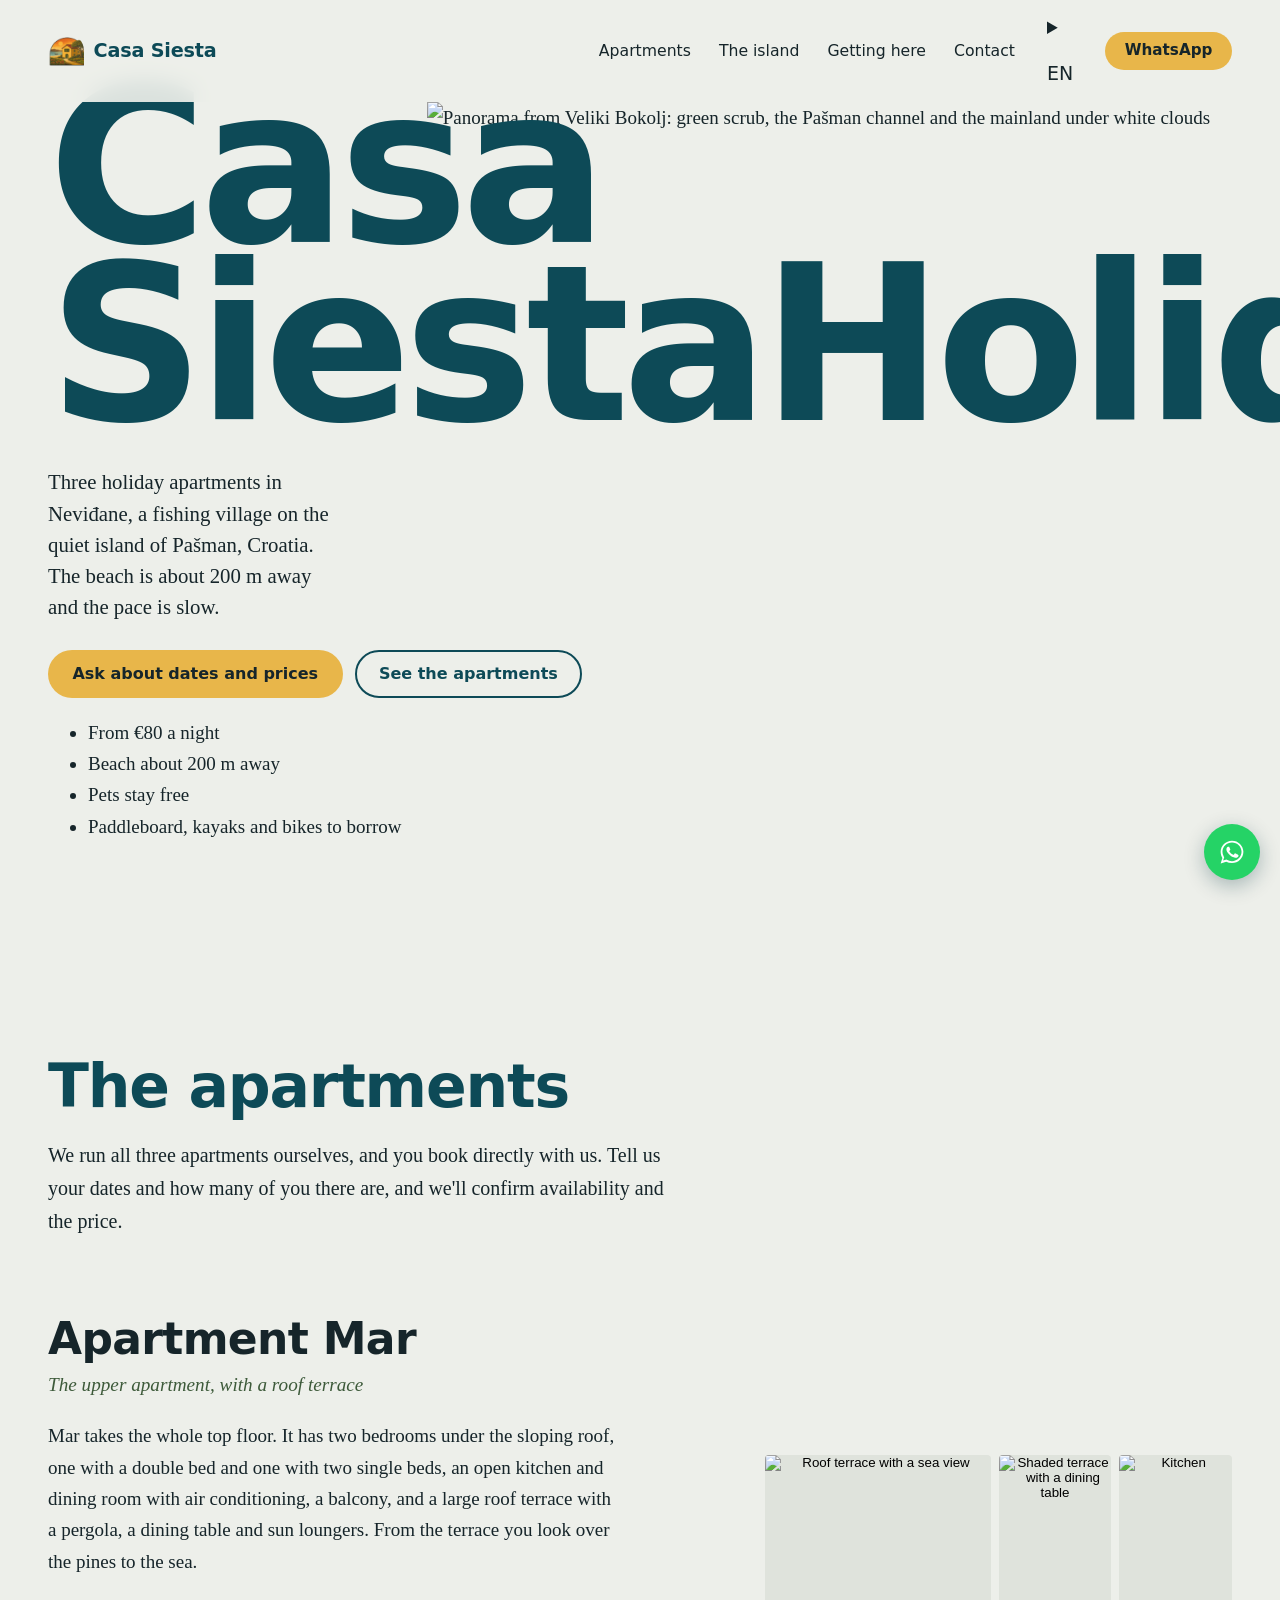
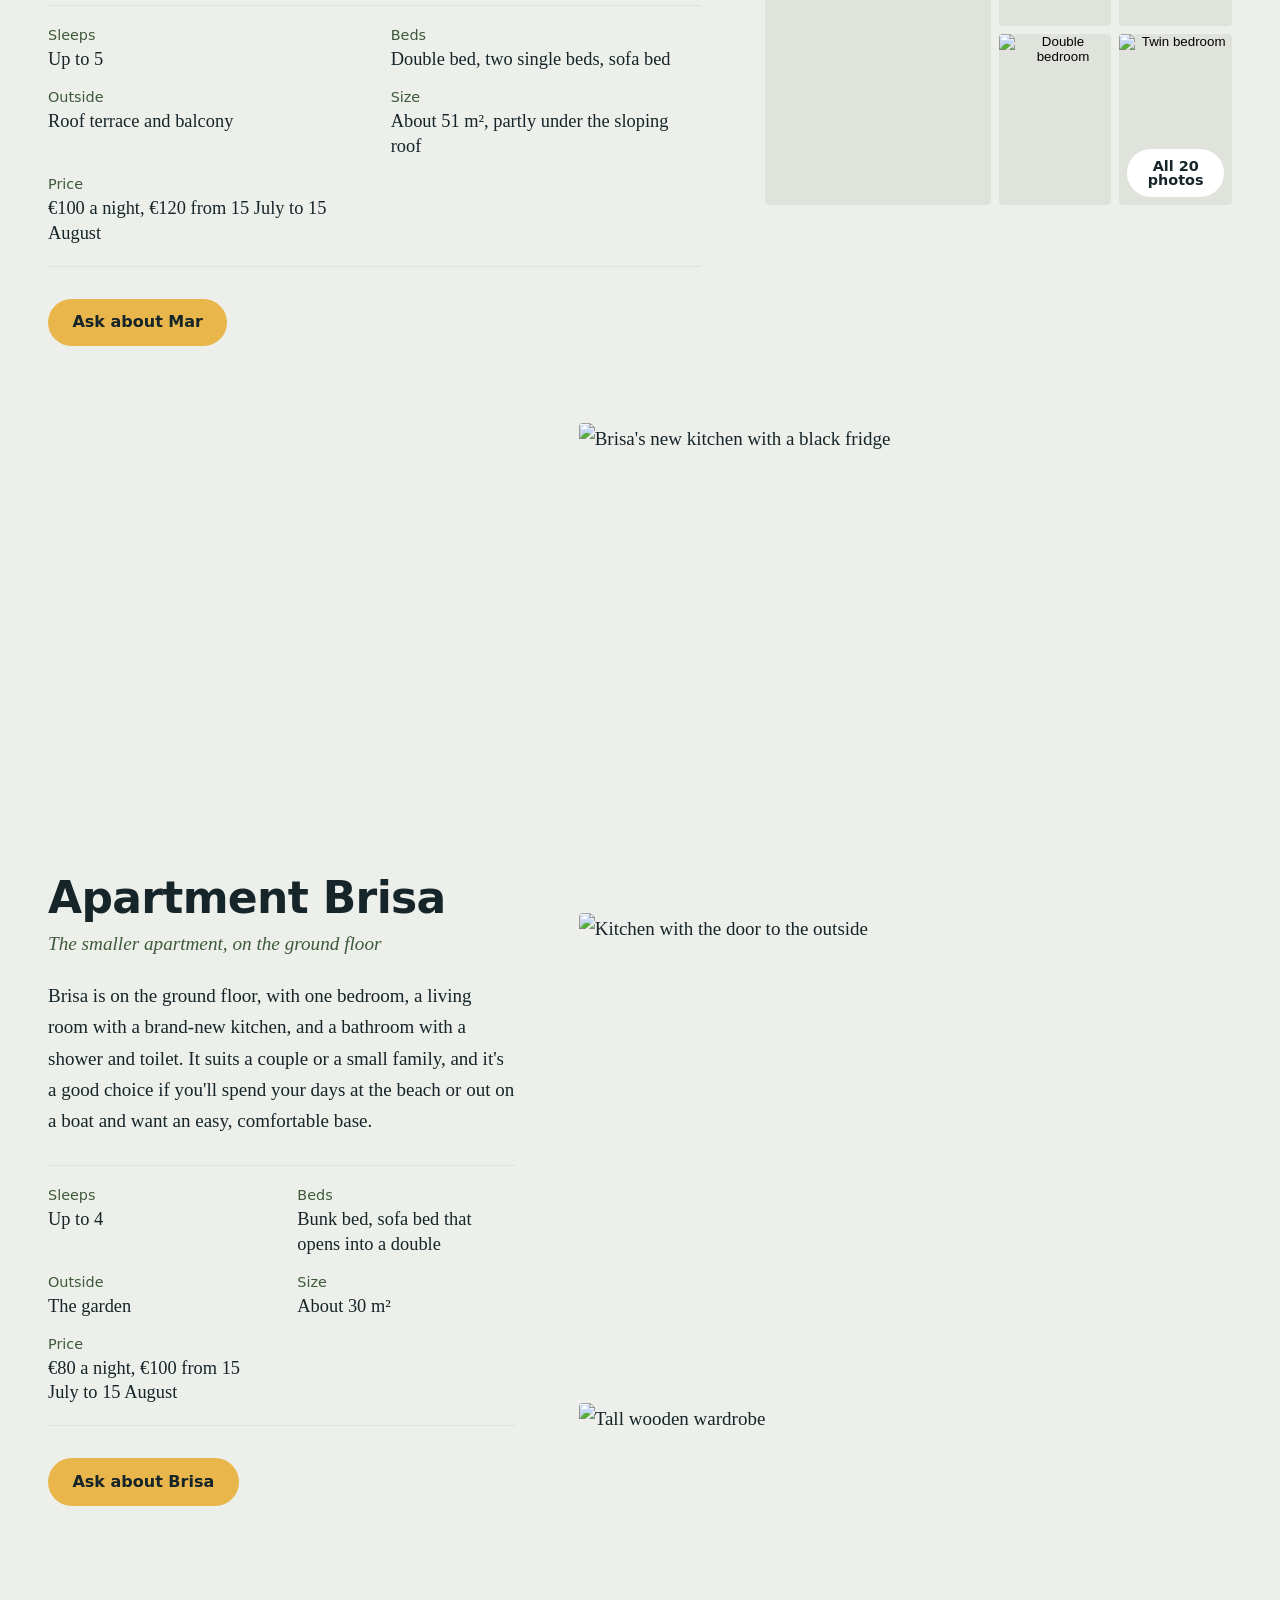
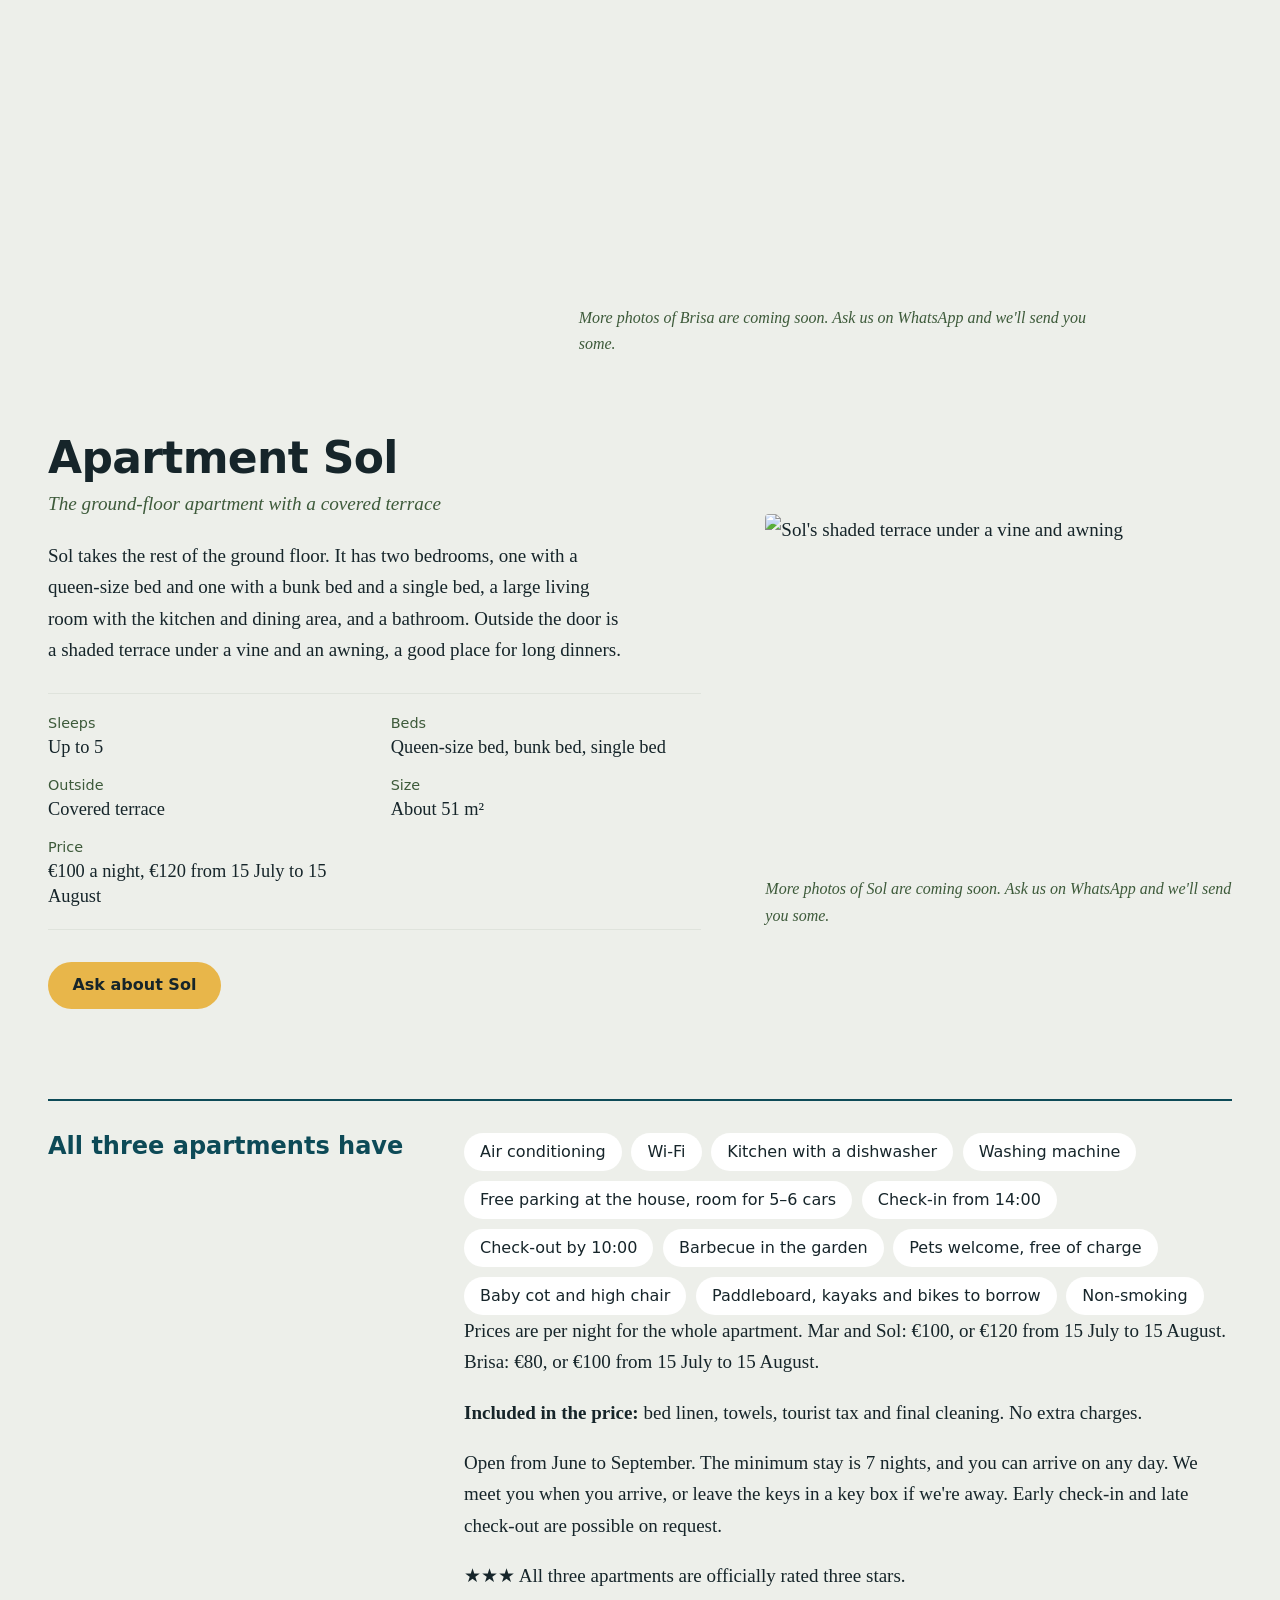
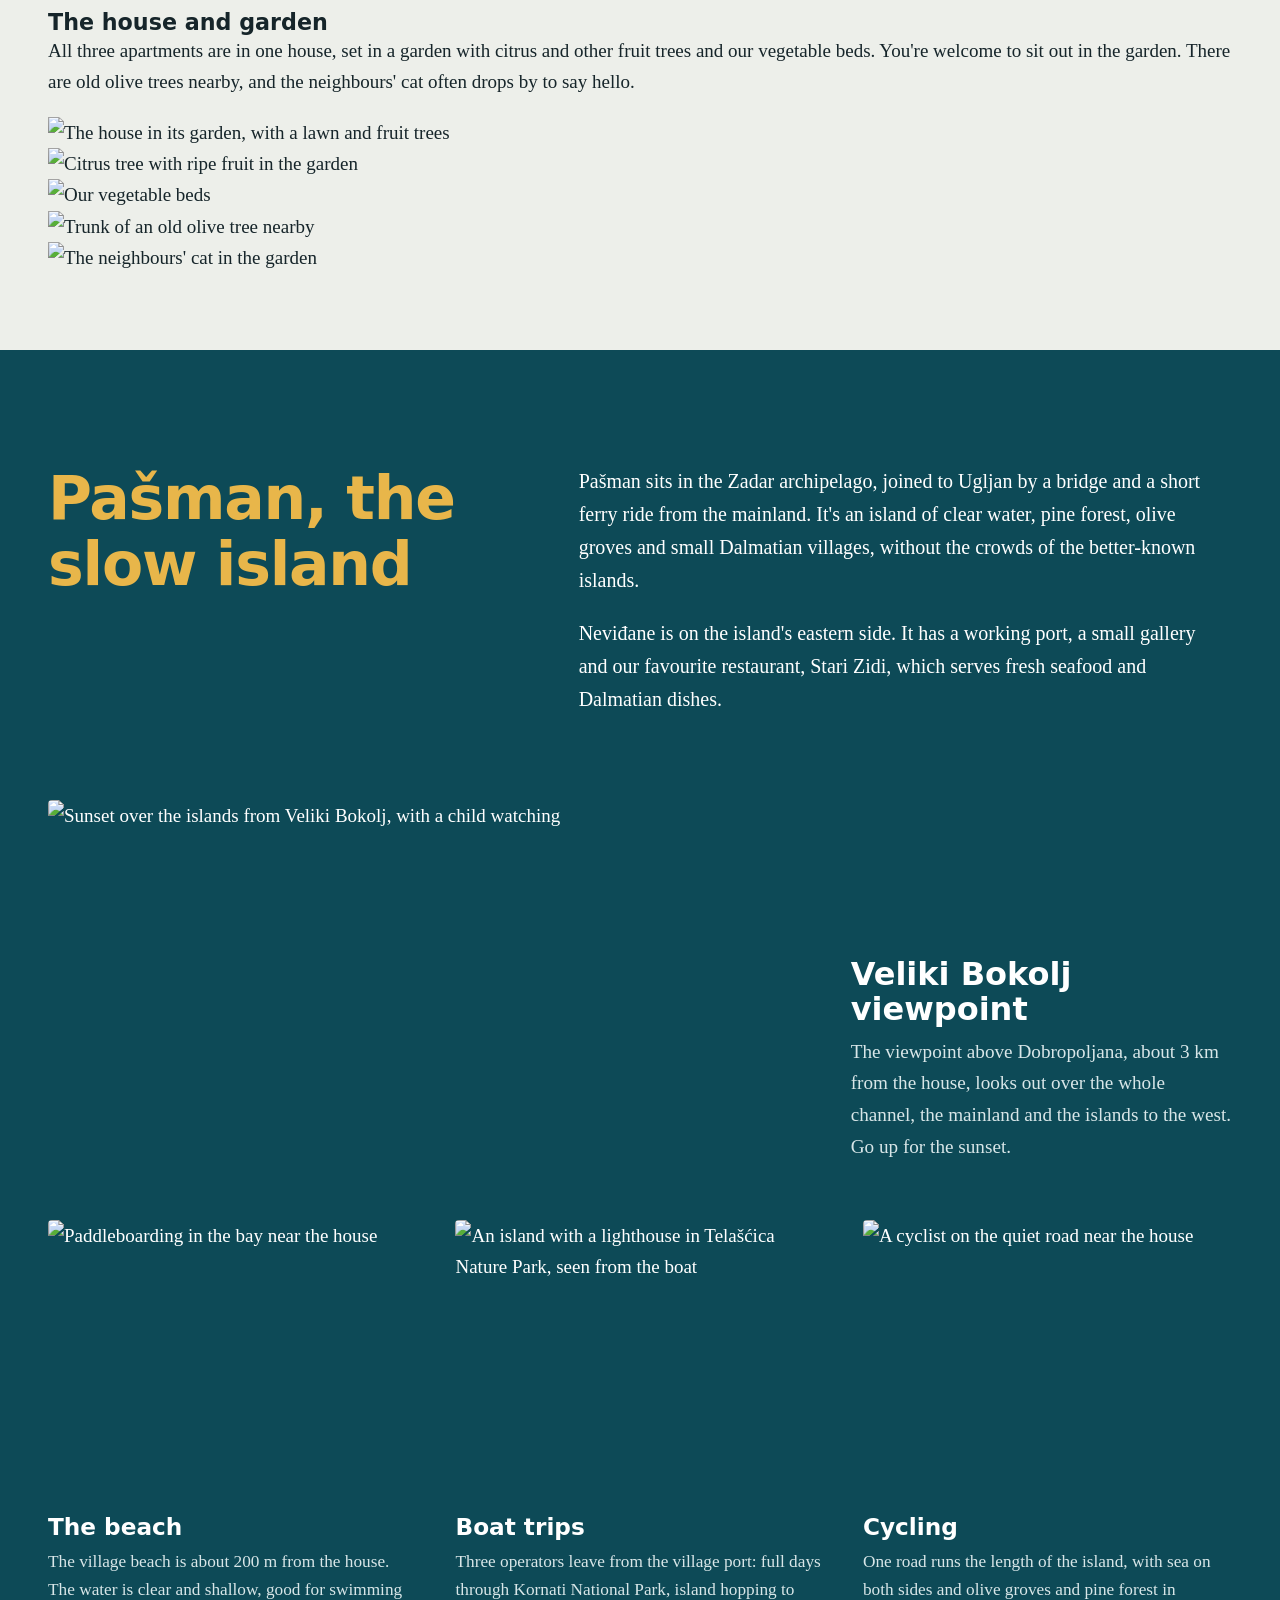
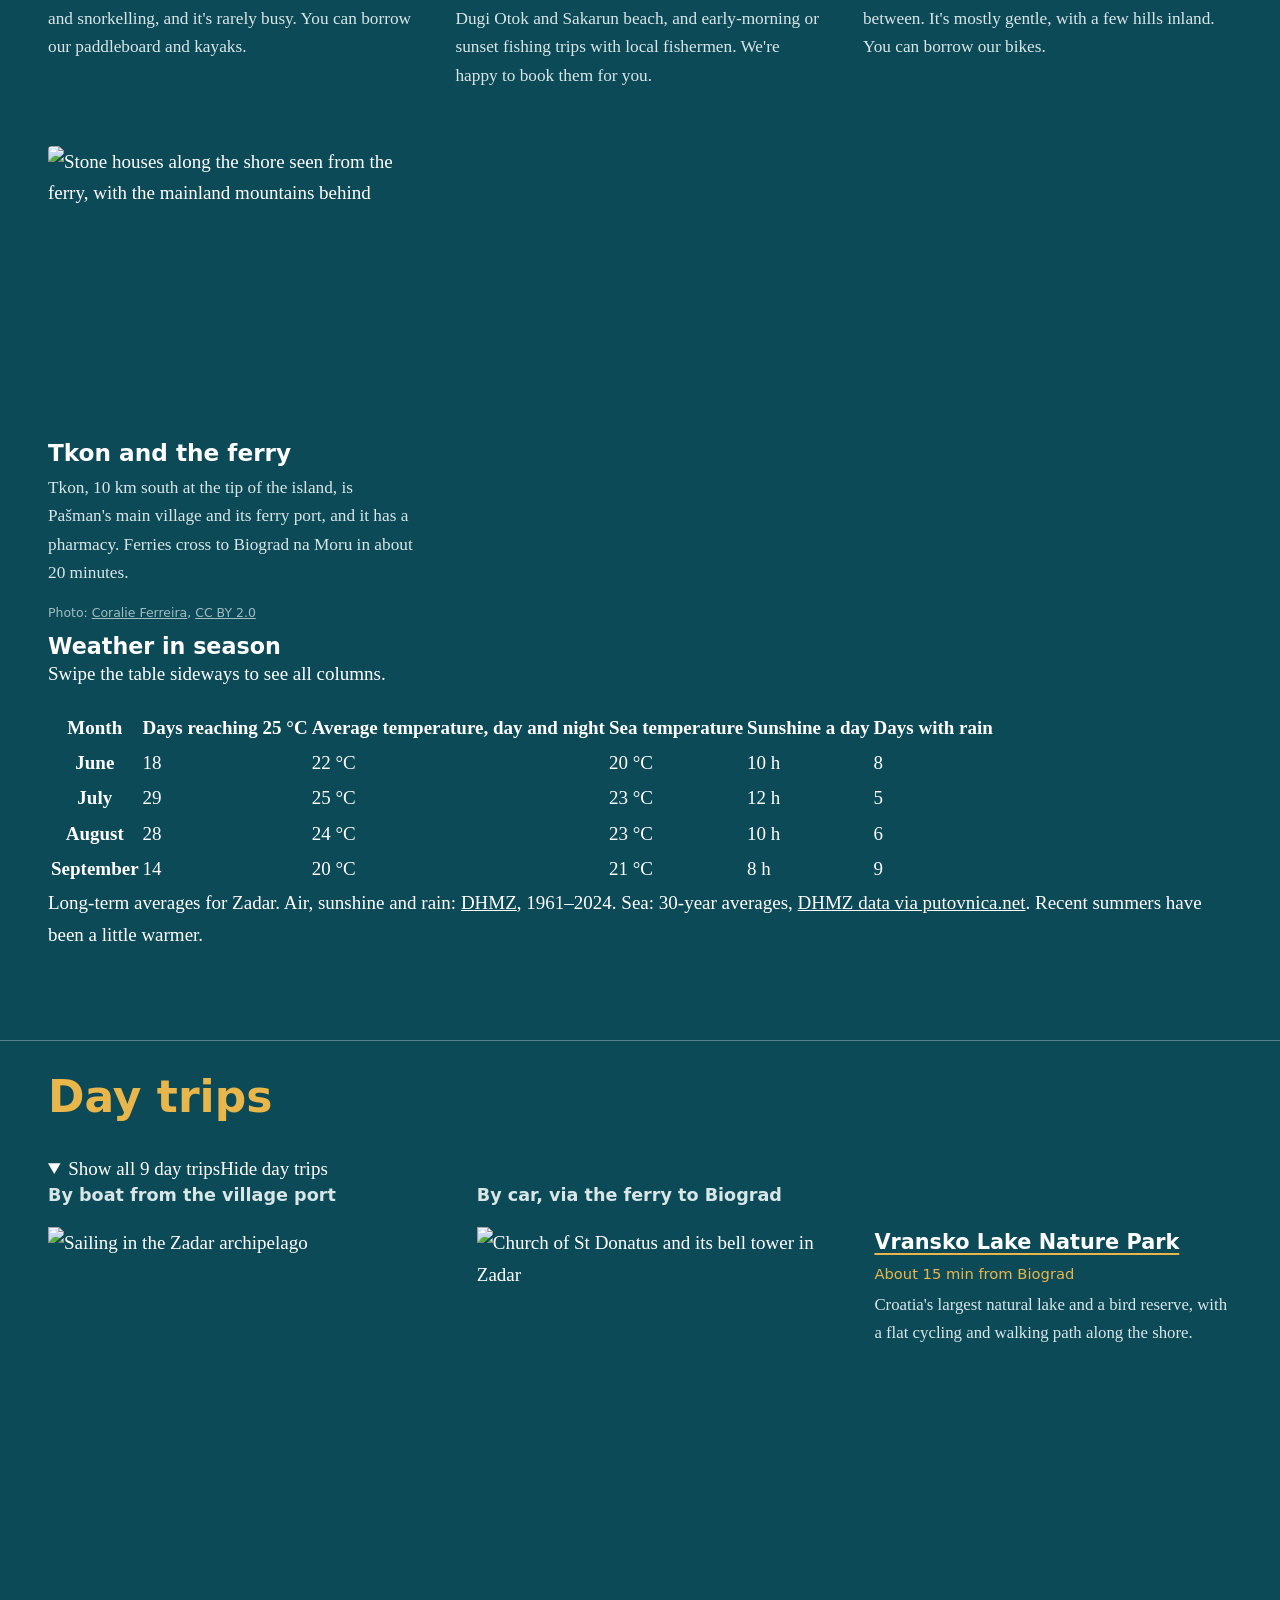
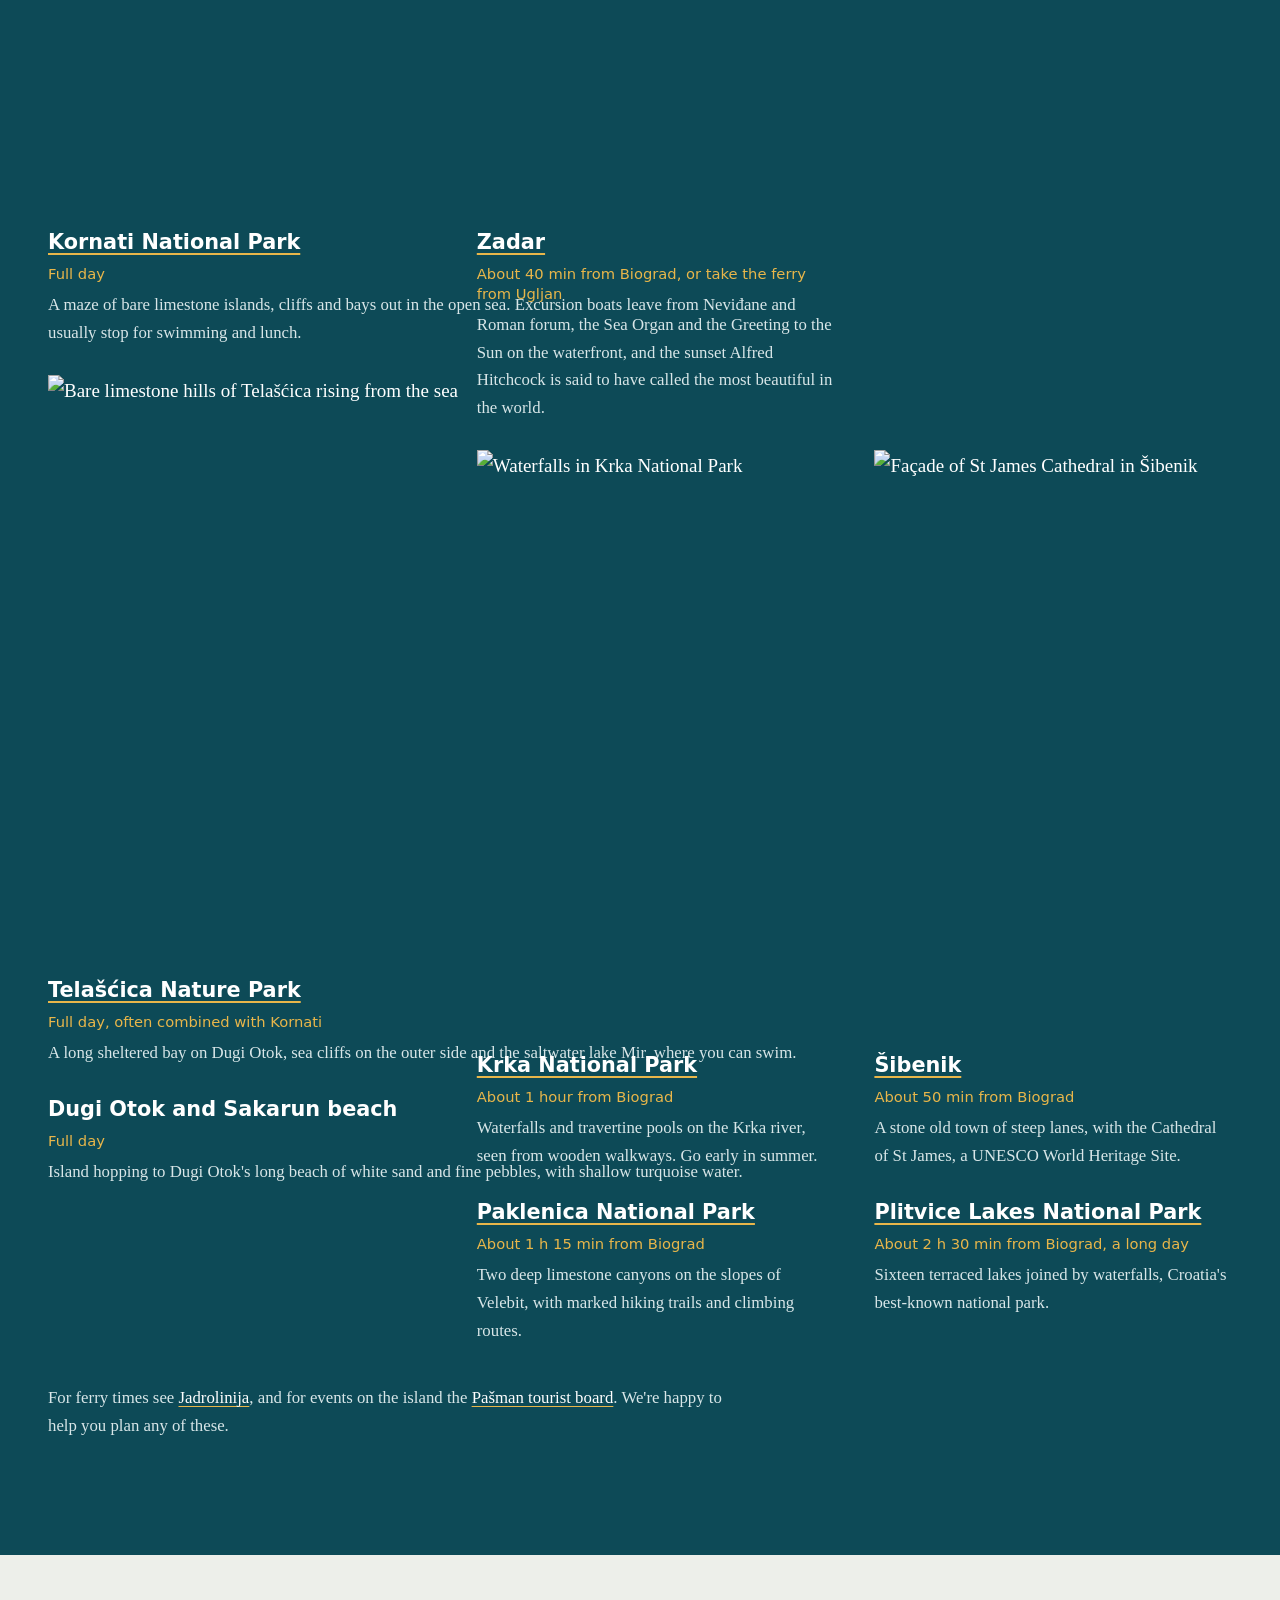
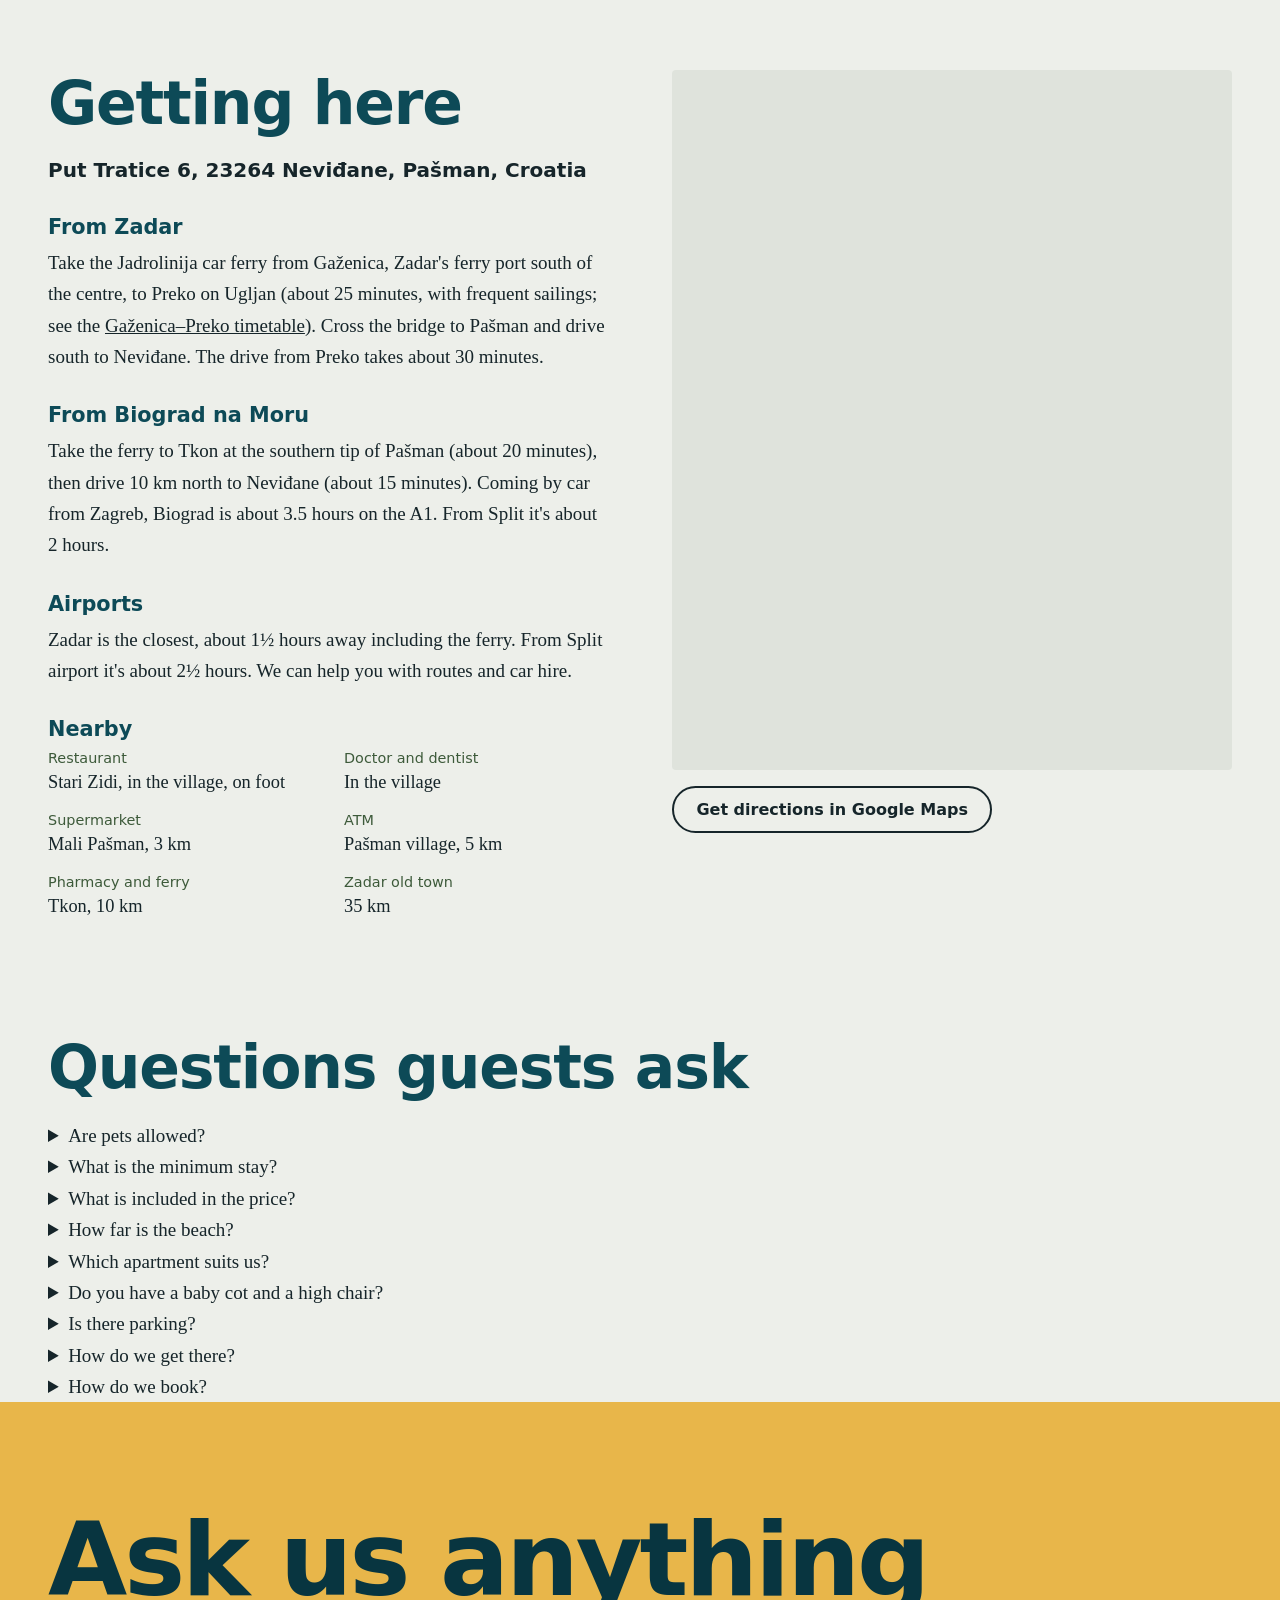
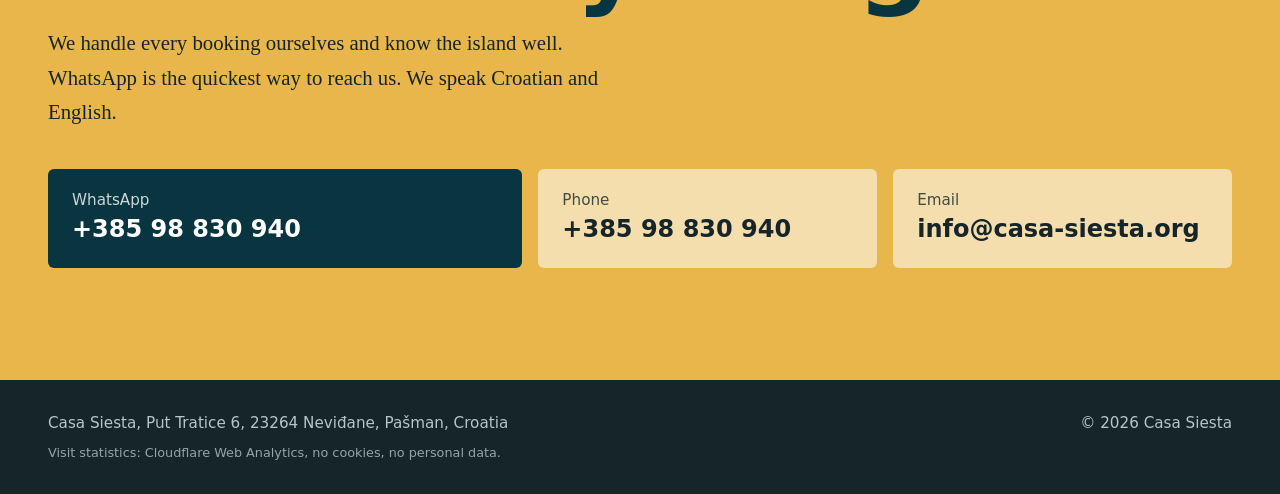
==== commit 1a49024e: "Cf" ====
--- a/docs/index.html
+++ b/docs/index.html
@@ -661,6 +661,7 @@
     <div class="wrap">
       <p>Casa Siesta, Put Tratice 6, 23264 Neviđane, Pašman, Croatia</p>
       <p>© 2026 Casa Siesta</p>
+      <p class="foot-privacy" style="flex-basis:100%;font-size:.8rem;opacity:.8">Visit statistics: Cloudflare Web Analytics, no cookies, no personal data.</p>
     </div>
   </footer>
 
@@ -706,5 +707,7 @@
 }
   </script>
   <script src="/script.js?v=14" defer></script>
+  <!-- Cloudflare Web Analytics: cookieless page views, no personal data -->
+  <script defer src="https://static.cloudflareinsights.com/beacon.min.js" data-cf-beacon='{"token": "486e4387ed604080bcb2d69f591589e0"}'></script>
 </body>
 </html>
